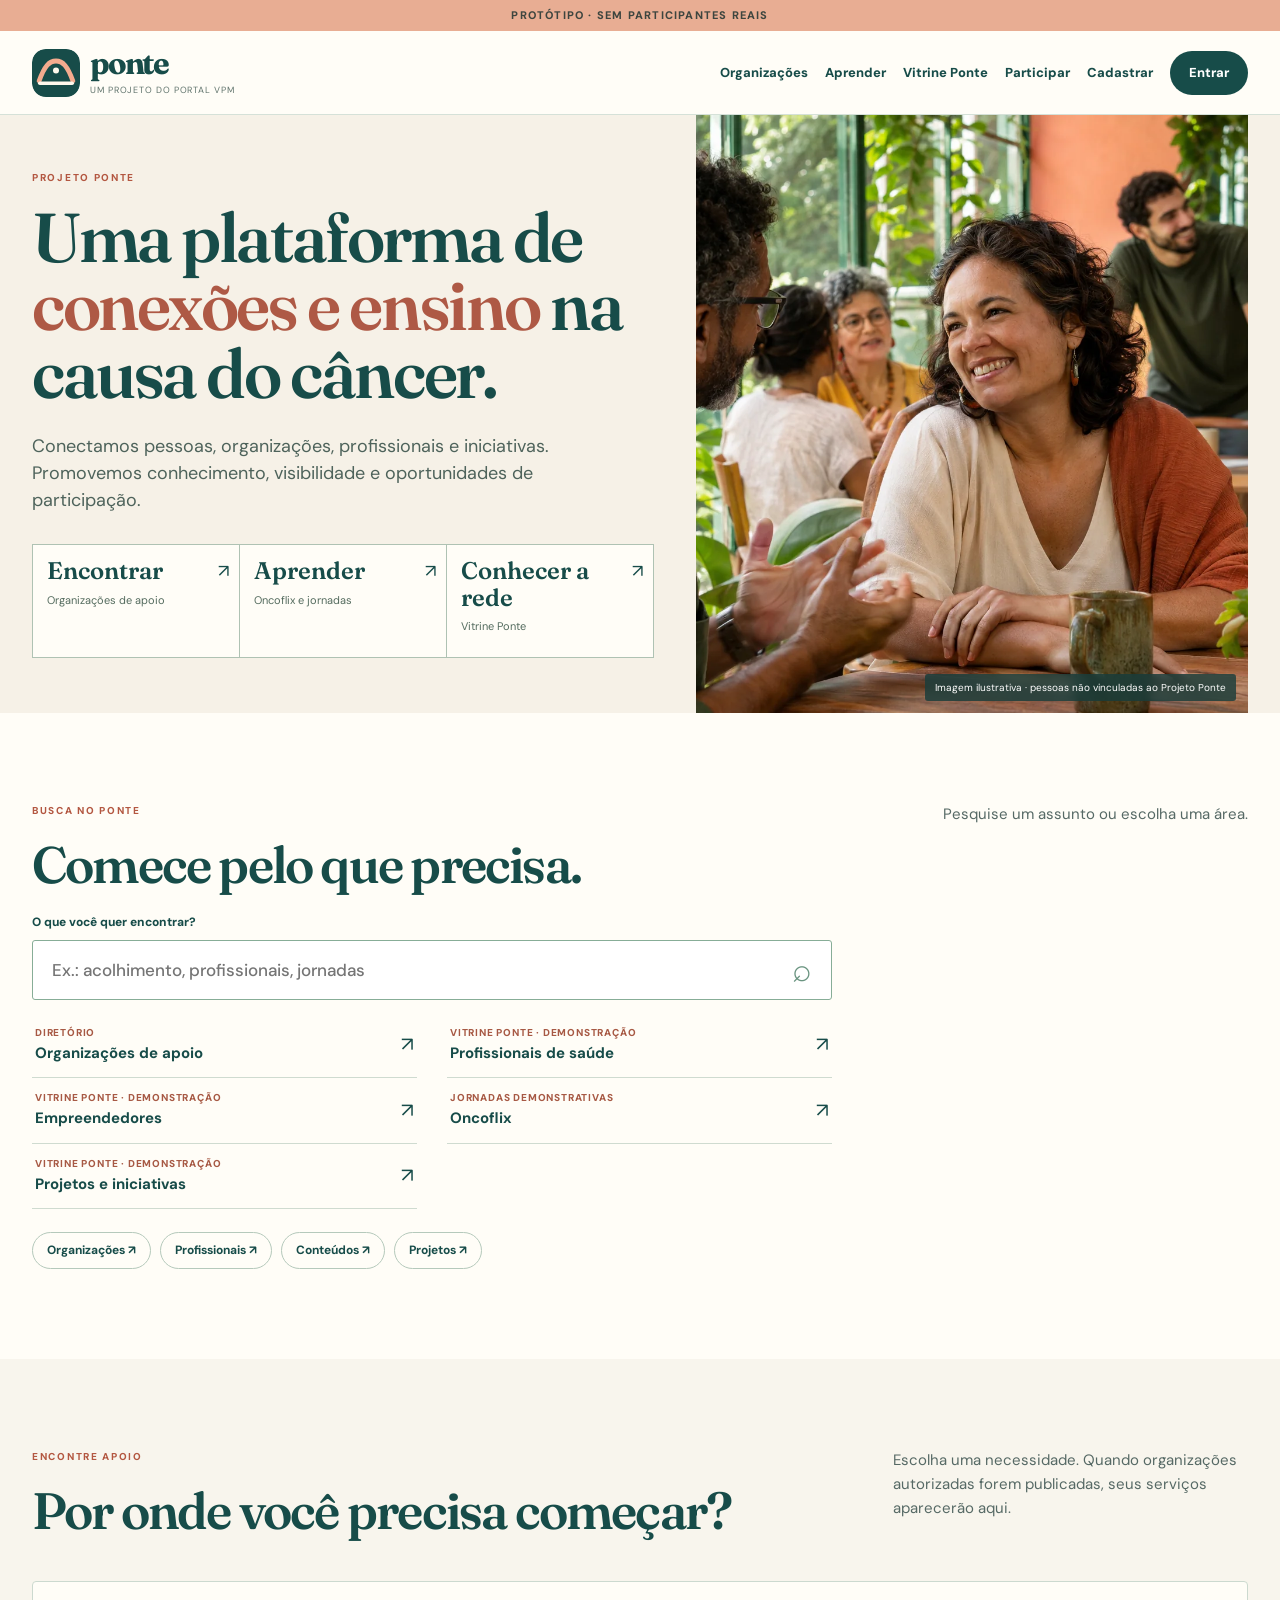
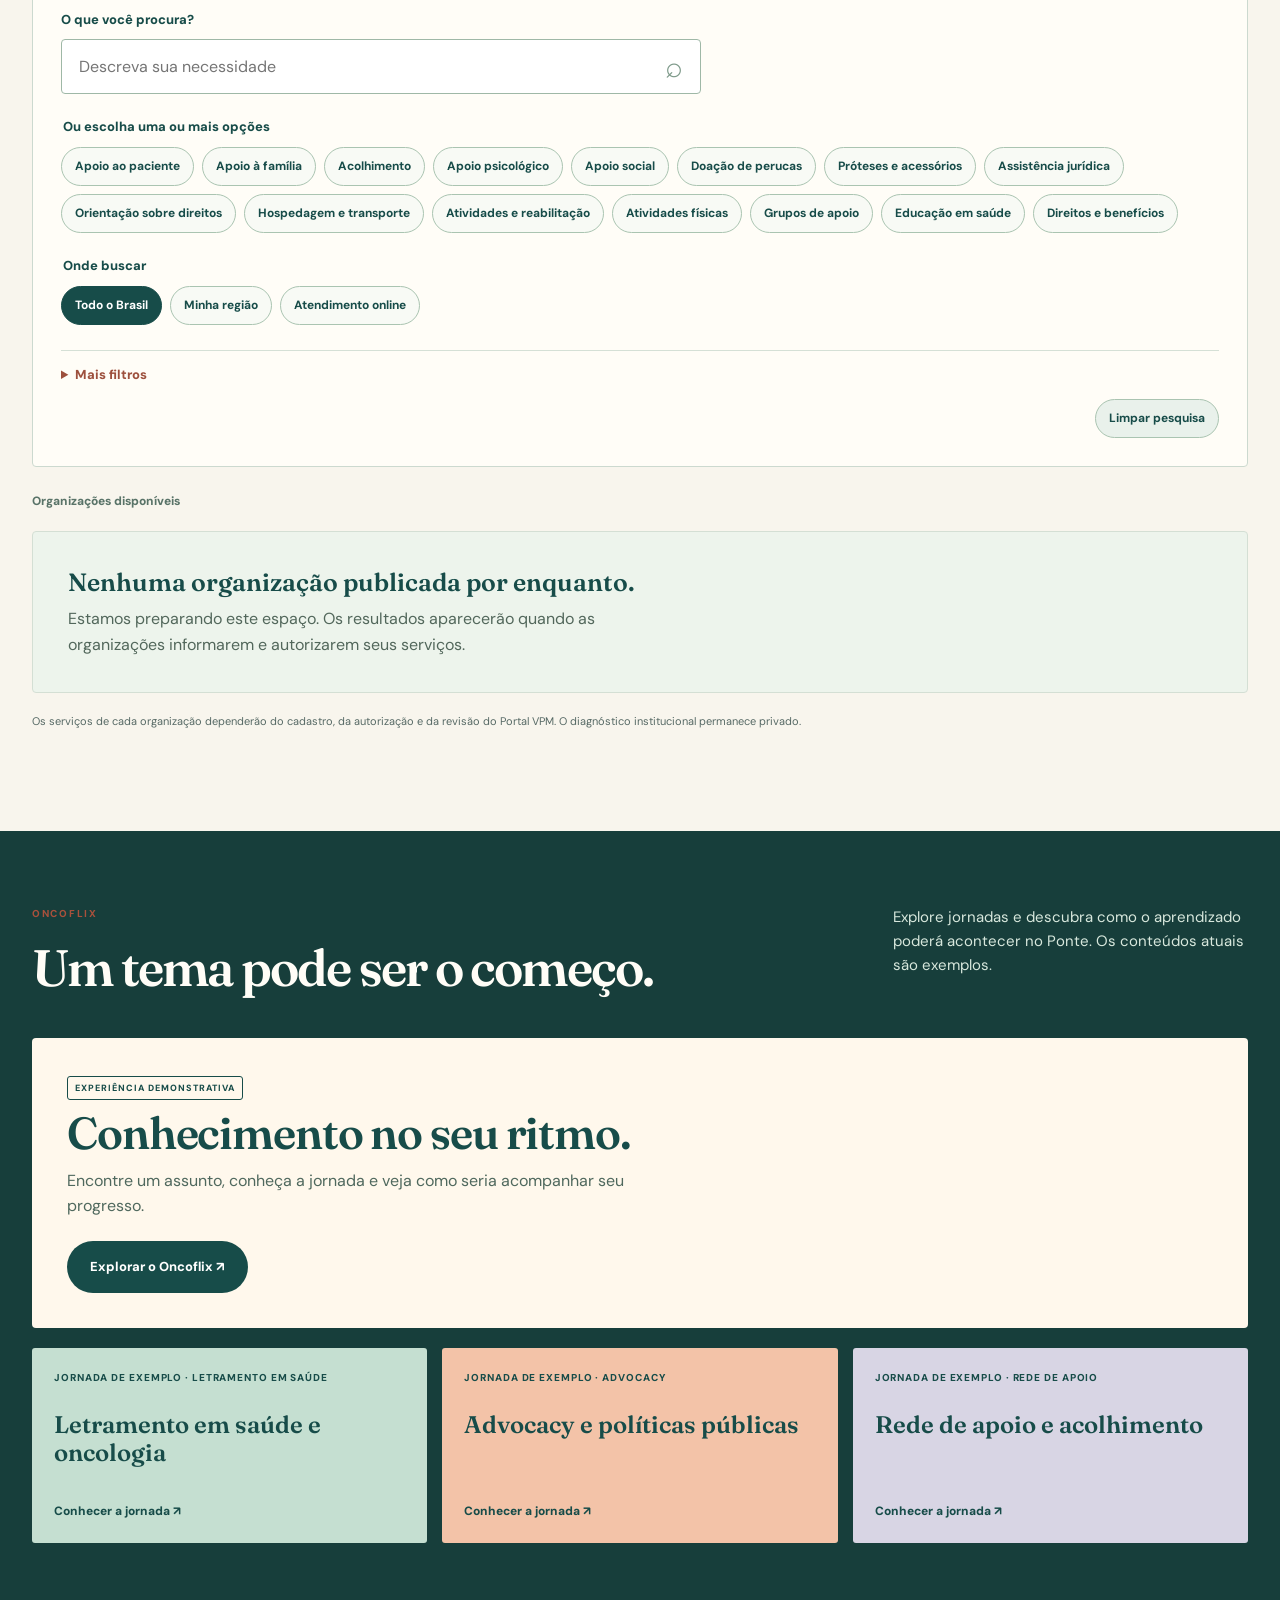
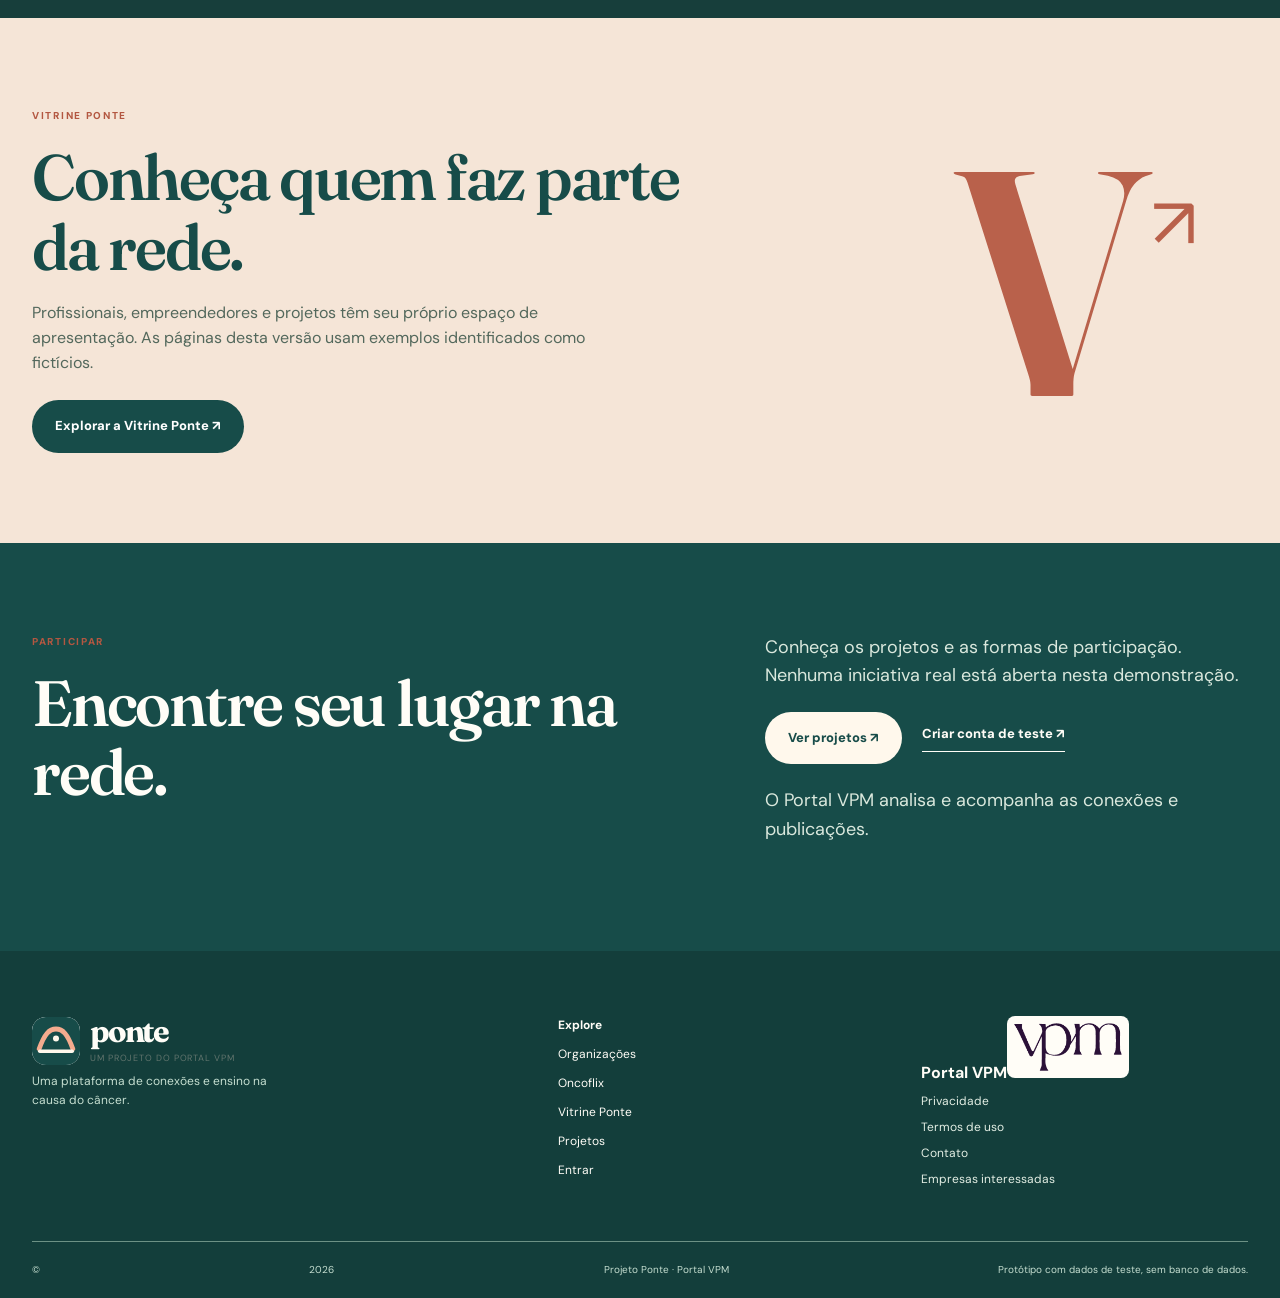
==== index.html @ ae4ab1b5 "Reorganiza Portal Ponte conforme Documento 4" ====
<!doctype html>
<html lang="pt-BR">
<head>
  <meta charset="utf-8">
  <meta name="viewport" content="width=device-width, initial-scale=1">
  <meta name="theme-color" content="#174c49">
  <meta name="description" content="Projeto Ponte: uma plataforma de conexões e ensino na causa do câncer.">
  <title>Projeto Ponte | Portal VPM</title>
  <link rel="icon" href="assets/ponte-mark.svg" type="image/svg+xml">
  <link rel="stylesheet" href="styles.css">
  <link rel="stylesheet" href="identity.css">
  <link rel="stylesheet" href="doc4.css">
  <link rel="stylesheet" href="editorial.css">
  <link rel="stylesheet" href="redesign.css">
  <link rel="stylesheet" href="vitrine.css">
  <script defer src="public-data.js?v=20261115"></script>
  <script defer src="oncoflix-data.js"></script>
  <script defer src="public.js"></script>
</head>
<body>
  <a class="skip" href="#conteudo">Pular para o conteúdo</a>
  <div class="prototype-bar">Protótipo · Sem participantes reais</div>
  <header class="site-header"><div class="shell header-inner">
    <a class="brand" href="#inicio" aria-label="Projeto Ponte, início"><img class="brand-mark" src="assets/ponte-mark.svg" alt=""><span><strong>ponte</strong><small>um projeto do Portal VPM</small></span></a>
    <button class="menu-button" id="menuButton" aria-expanded="false" aria-controls="mainNav" aria-label="Abrir menu">☰</button>
    <nav id="mainNav" class="main-nav" aria-label="Navegação principal"><a href="#ongs">Organizações</a><a href="oncoflix.html">Aprender</a><a href="vitrine.html">Vitrine Ponte</a><a href="#participar">Participar</a><a href="conta.html#cadastro">Cadastrar</a><a class="nav-account" href="conta.html#entrar">Entrar</a></nav>
  </div></header>

  <main id="conteudo">
    <section class="hero editorial-hero" id="inicio"><div class="shell hero-grid"><div class="hero-copy"><span class="eyebrow">PROJETO PONTE</span><h1>Uma plataforma de <em>conexões e ensino</em> na causa do câncer.</h1><p>Conectamos pessoas, organizações, profissionais e iniciativas. Promovemos conhecimento, visibilidade e oportunidades de participação.</p><div class="hero-paths"><a href="#ongs"><strong>Encontrar</strong><span>Organizações de apoio</span><b aria-hidden="true">↗</b></a><a href="oncoflix.html"><strong>Aprender</strong><span>Oncoflix e jornadas</span><b aria-hidden="true">↗</b></a><a href="vitrine.html"><strong>Conhecer a rede</strong><span>Vitrine Ponte</span><b aria-hidden="true">↗</b></a></div></div><figure class="hero-visual hero-photo"><img src="assets/ponte-editorial.webp" alt="Pessoas conversam em um espaço comunitário acolhedor"><figcaption>Imagem ilustrativa · pessoas não vinculadas ao Projeto Ponte</figcaption></figure></div></section>

    <section class="section discovery-section" id="encontrar"><div class="shell"><div class="section-heading"><div><span class="eyebrow">BUSCA NO PONTE</span><h2>Comece pelo que precisa.</h2></div><p>Pesquise um assunto ou escolha uma área.</p></div><label for="globalSearch" class="search-label">O que você quer encontrar?</label><div class="global-search-wrap"><input id="globalSearch" type="search" autocomplete="off" placeholder="Ex.: acolhimento, profissionais, jornadas" aria-controls="globalResults"><span aria-hidden="true">⌕</span></div><div id="globalResults" class="global-results" aria-live="polite"></div><div class="discovery-shortcuts"><a href="#ongs">Organizações ↗</a><a href="profissionais.html">Profissionais ↗</a><a href="oncoflix.html">Conteúdos ↗</a><a href="projetos.html">Projetos ↗</a></div></div></section>


    <section id="ongs" class="section directory-section"><div class="shell"><div class="section-heading"><div><span class="eyebrow">ENCONTRE APOIO</span><h2>Por onde você precisa começar?</h2></div><p>Escolha uma necessidade. Quando organizações autorizadas forem publicadas, seus serviços aparecerão aqui.</p></div><div class="directory-controls guided-search"><div class="guided-intro"><label for="ngoSearch">O que você procura?</label><div class="search-wrap"><input id="ngoSearch" type="search" autocomplete="off" placeholder="Descreva sua necessidade" aria-controls="searchSuggestions"><span aria-hidden="true">⌕</span></div><div id="searchSuggestions" class="search-suggestions" aria-label="Sugestões de busca"></div></div><fieldset class="need-fieldset"><legend>Ou escolha uma ou mais opções</legend><div id="needSuggestions" class="need-suggestions"></div></fieldset><fieldset class="location-fieldset"><legend>Onde buscar</legend><div class="location-options"><button type="button" data-location="brasil" class="active" aria-pressed="true">Todo o Brasil</button><button type="button" data-location="regiao" aria-pressed="false">Minha região</button><button type="button" data-location="online" aria-pressed="false">Atendimento online</button></div></fieldset><div id="regionChoice" class="region-choice" hidden><label for="ngoRegion">Selecione sua região</label><select id="ngoRegion"><option value="">Escolha uma região</option><option>Norte</option><option>Nordeste</option><option>Centro-Oeste</option><option>Sudeste</option><option>Sul</option></select></div><details class="more-filters"><summary>Mais filtros</summary><div class="doc4-filters"><label>Estado <select id="ngoState"><option value="">Todos</option></select></label><label>Cidade <select id="ngoCity"><option value="">Todas</option></select></label><label>Abrangência <select id="ngoReach"><option value="">Todas</option></select></label><label>Público atendido <select id="ngoAudience"><option value="">Todos</option></select></label><label>Área de atuação <select id="ngoArea"><option value="">Todas</option></select></label><label>Tipo de apoio <select id="ngoSupport"><option value="">Todos</option></select></label><label>Serviços e atividades <select id="ngoService"><option value="">Todos</option></select></label></div></details><div class="active-filters"><div id="activeNgoFilters" aria-live="polite"></div><button id="clearNgoFilters" class="filter-reset" type="button">Limpar pesquisa</button></div></div><p id="ngoCount" class="result-count" aria-live="polite"></p><div id="ngoResults" class="directory-grid" aria-live="polite"></div><p class="directory-note">Os serviços de cada organização dependerão do cadastro, da autorização e da revisão do Portal VPM. O diagnóstico institucional permanece privado.</p></div></section>

    <section id="educacao" class="section oncoflix-home"><div class="shell"><div class="section-heading"><div><span class="eyebrow light">ONCOFLIX</span><h2>Um tema pode ser o começo.</h2></div><p>Explore jornadas e descubra como o aprendizado poderá acontecer no Ponte. Os conteúdos atuais são exemplos.</p></div><div class="oncoflix-home-hero"><div><span class="tag">EXPERIÊNCIA DEMONSTRATIVA</span><h3>Conhecimento no seu ritmo.</h3><p>Encontre um assunto, conheça a jornada e veja como seria acompanhar seu progresso.</p><a class="button button-cream" href="oncoflix.html">Explorar o Oncoflix ↗</a></div><div class="oncoflix-home-art" aria-hidden="true"><span>◌</span><span>✳</span><span>↗</span></div></div><div id="homeJourneys" class="home-journeys"></div></div></section>



    <section id="vitrine" class="section vitrine-promo"><div class="shell vitrine-promo-grid"><div><span class="eyebrow">VITRINE PONTE</span><h2>Conheça quem faz parte da rede.</h2><p>Profissionais, empreendedores e projetos têm seu próprio espaço de apresentação. As páginas desta versão usam exemplos identificados como fictícios.</p><a class="button button-cream" href="vitrine.html">Explorar a Vitrine Ponte ↗</a></div><div class="vitrine-promo-mark" aria-hidden="true">V<span>↗</span></div></div></section>

    <section id="participar" class="section projects-section"><div class="shell projects-editorial"><div><span class="eyebrow">PARTICIPAR</span><h2>Encontre seu lugar na rede.</h2></div><div><p>Conheça os projetos e as formas de participação. Nenhuma iniciativa real está aberta nesta demonstração.</p><div class="participate-actions"><a class="button button-cream" href="projetos.html">Ver projetos ↗</a><a class="text-link" href="conta.html#cadastro">Criar conta de teste ↗</a></div><p>O Portal VPM analisa e acompanha as conexões e publicações.</p></div></div></section>


  </main>

  <footer><div class="shell footer-grid"><div><a class="brand footer-brand" href="#inicio"><img class="brand-mark" src="assets/ponte-mark.svg" alt=""><span><strong>ponte</strong><small>um projeto do Portal VPM</small></span></a><p>Uma plataforma de conexões e ensino na causa do câncer.</p></div><div><strong>Explore</strong><a href="#ongs">Organizações</a><a href="oncoflix.html">Oncoflix</a><a href="vitrine.html">Vitrine Ponte</a><a href="projetos.html">Projetos</a><a href="conta.html#entrar">Entrar</a></div><div><strong>Portal VPM</strong><img src="assets/logo-vpm-roxo.png" alt="Portal VPM"><a href="informacoes.html#privacidade">Privacidade</a><a href="informacoes.html#termos">Termos de uso</a><a href="informacoes.html#contato">Contato</a><a href="conta.html#cadastro">Empresas interessadas</a></div></div><div class="shell footer-bottom">© <span id="year"></span> Projeto Ponte · Portal VPM <span>Protótipo com dados de teste, sem banco de dados.</span></div></footer>
</body>
</html>
---- styles.css ----
@import url('https://fonts.googleapis.com/css2?family=DM+Sans:wght@400;500;600;700&family=Manrope:wght@400;500;600;700;800&display=swap');
:root{--ink:#2a123b;--plum:#32163f;--deep:#220d32;--cream:#faf6f0;--paper:#fffdf9;--rose:#e6b4cf;--mint:#bcd6c1;--teal:#46766e;--muted:#6b626b;--line:#e8e0e2;--radius:18px}
*{box-sizing:border-box}html{scroll-behavior:smooth;scroll-padding-top:96px}body{margin:0;color:var(--ink);background:var(--paper);font-family:'DM Sans',Arial,sans-serif;font-size:16px;line-height:1.58}button,input,select{font:inherit}button{cursor:pointer}a{color:inherit;text-decoration:none}h1,h2,h3,p{margin-top:0}h1,h2,h3{font-family:Manrope,Arial,sans-serif;line-height:1.12;letter-spacing:-.045em}h1{font-size:clamp(3.2rem,6.5vw,6.4rem);font-weight:800}h2{font-size:clamp(2.2rem,4vw,4.1rem);font-weight:800}h3{font-size:1.25rem}.shell{width:min(1216px,calc(100% - 64px));margin:auto}.skip{position:absolute;top:-100px;left:12px;background:white;padding:10px;z-index:20}.skip:focus{top:12px}.prototype-bar{text-align:center;background:#bcd6c1;color:#203b37;font-size:11px;font-weight:800;letter-spacing:.13em;text-transform:uppercase;padding:7px 12px}.site-header{position:sticky;top:0;z-index:10;background:rgba(255,253,249,.96);backdrop-filter:blur(12px);border-bottom:1px solid var(--line)}.header-inner{height:78px;display:flex;align-items:center;justify-content:space-between;gap:24px}.brand{display:inline-flex;align-items:center;gap:10px;white-space:nowrap}.brand-symbol{display:grid;place-items:center;width:45px;height:45px;border-radius:50%;background:var(--ink);color:white;font:800 28px Manrope;letter-spacing:-.1em}.brand-symbol span{color:var(--rose);font-size:15px;align-self:start;margin:-31px 0 0 23px}.brand strong{font:800 25px Manrope;letter-spacing:-.07em;display:block;line-height:1}.brand small{display:block;font-size:9px;text-transform:uppercase;letter-spacing:.1em;margin-top:4px}.main-nav{display:flex;align-items:center;gap:26px;font-size:13px;font-weight:800}.main-nav a:hover,.text-link:hover{color:#895779}.main-nav .nav-account{background:var(--ink);color:white;padding:12px 17px;border-radius:6px}.menu-button{display:none;background:none;border:0;color:var(--ink);font-size:27px}.hero{background:var(--deep);color:white;overflow:hidden}.hero-grid{display:grid;grid-template-columns:1.08fr .92fr;min-height:610px;align-items:center}.hero-copy{padding:58px 0 68px;position:relative;z-index:2}.eyebrow{font-size:11px;font-weight:800;letter-spacing:.19em;color:#687d4e;display:block;margin-bottom:22px}.eyebrow.light{color:#dbbdcf}.hero h1{max-width:770px;margin-bottom:26px}.hero h1 em{font-style:normal;color:#e4b8ce}.hero-copy p{max-width:590px;font-size:18px;line-height:1.68;color:#f0e7ec}.hero-actions{display:flex;gap:12px;flex-wrap:wrap;margin-top:31px}.button{display:inline-flex;justify-content:space-between;align-items:center;gap:28px;font-weight:800;font-size:13px;border-radius:5px;padding:16px 21px;transition:transform .2s,background .2s}.button:hover{transform:translateY(-2px)}.button-cream{background:var(--cream);color:var(--ink)}.button-ghost{color:white;border:1px solid #ffffff70}.hero-visual{height:580px;position:relative;margin-right:-50px}.orbit{border:1px solid #ffffff3c;border-radius:50%;position:absolute;aspect-ratio:1;left:50%;top:50%;transform:translate(-50%,-50%)}.orbit-one{width:330px;background:#66334b55}.orbit-two{width:490px}.orbit-three{width:680px}.bridge-line{position:absolute;width:650px;height:260px;border-top:2px solid #d9adbf;border-radius:50%;transform:rotate(-28deg);top:210px;left:-30px}.hero-seal{position:absolute;top:50%;left:50%;transform:translate(-50%,-50%);width:200px;height:200px;display:grid;place-items:center;background:#bd8fa9;color:var(--deep);border-radius:50%;font:800 155px Manrope;letter-spacing:-.15em;box-shadow:0 22px 80px #0005}.hero-seal span{font-size:44px;position:absolute;top:27px;right:26px;color:#f7e8dc}.orbit-label{position:absolute;background:#faf6f0;color:var(--ink);font-weight:800;font-size:11px;letter-spacing:.05em;padding:9px 13px;border-radius:30px}.label-one{top:95px;left:50px}.label-two{right:20px;top:180px}.label-three{left:60px;bottom:100px}.hero-foot{display:flex;justify-content:space-between;padding:18px 0;border-top:1px solid #ffffff33;color:#d7bfce;font-size:10px;letter-spacing:.16em;font-weight:800}.section{padding:110px 0}.intro-section{background:var(--cream)}.intro-grid{display:grid;grid-template-columns:1fr .83fr;gap:100px;align-items:start}.intro-grid h2{max-width:610px}.intro-grid p{color:var(--muted)}.intro-grid .lead{font-size:21px;color:var(--ink);line-height:1.5}.text-link{display:inline-flex;gap:22px;margin-top:13px;font-weight:800;font-size:13px;border-bottom:1px solid;padding-bottom:6px}.pillars{display:grid;grid-template-columns:repeat(4,1fr);margin-top:75px;border-top:1px solid #d9d0d1}.pillars article{padding:25px 30px 0 0;border-right:1px solid #d9d0d1}.pillars article:not(:first-child){padding-left:30px}.pillars article:last-child{border-right:0}.pillars span{font:800 12px Manrope;color:#9a718c}.pillars h3{margin:20px 0 10px}.pillars p{color:var(--muted);font-size:14px;margin:0}.section-heading{display:flex;justify-content:space-between;align-items:end;gap:60px;margin-bottom:42px}.section-heading h2{max-width:720px;margin-bottom:0}.section-heading>p{color:var(--muted);max-width:340px;margin-bottom:4px}.directory-section{background:#fff}.directory-controls{background:var(--cream);padding:22px;border-radius:var(--radius);margin-bottom:25px}.segmented{display:flex;flex-wrap:wrap;gap:8px;margin-bottom:18px}.segmented button{border:1px solid #dcd0d7;background:transparent;padding:9px 15px;border-radius:30px;color:var(--ink);font-size:12px;font-weight:800}.segmented button.active{background:var(--ink);color:white;border-color:var(--ink)}.filters{display:grid;grid-template-columns:2fr 1fr 1.4fr;gap:12px}.filters label{display:block}.filters label span{display:block;font-weight:800;font-size:11px;text-transform:uppercase;letter-spacing:.08em;margin-bottom:6px}.filters input,.filters select{width:100%;border:1px solid #dcd0d7;border-radius:7px;background:white;padding:11px 12px;color:var(--ink)}.directory-grid{display:grid;grid-template-columns:repeat(3,1fr);gap:17px}.directory-card{min-height:280px;padding:24px;border:1px solid var(--line);border-radius:var(--radius);display:flex;flex-direction:column;background:white;box-shadow:0 7px 25px #2a123b06}.directory-card:hover{border-color:#b98ca7}.card-topline{display:flex;justify-content:space-between;align-items:center;gap:12px}.category{font-size:10px;font-weight:800;letter-spacing:.13em;text-transform:uppercase;color:#765573}.fictional{font-size:9px;font-weight:800;text-transform:uppercase;background:#eee8ec;padding:5px 7px;border-radius:4px;color:#6d5667}.directory-card h3{font-size:22px;margin:28px 0 8px}.directory-card p{font-size:14px;color:var(--muted);margin-bottom:20px}.card-meta{display:flex;flex-wrap:wrap;gap:5px;margin-top:auto}.card-meta span{font-size:10px;background:#f5f0f2;padding:5px 8px;border-radius:4px}.directory-card button{margin-top:20px;padding:0;border:0;background:none;text-align:left;font-weight:800;color:var(--ink);font-size:12px}.directory-note{font-size:12px;color:var(--muted);margin-top:20px}.empty-state{padding:40px;background:var(--cream);border-radius:var(--radius);grid-column:1/-1}.education-section{background:#ede6ec}.education-grid{display:grid;grid-template-columns:repeat(3,1fr);gap:16px}.learning-card{min-height:430px;border-radius:var(--radius);padding:24px;display:flex;flex-direction:column;overflow:hidden}.learning-card.purple{background:#412549;color:white}.learning-card.teal{background:#42786e;color:white}.learning-card.rose{background:#e8c4d5;color:var(--ink)}.tag{align-self:start;border:1px solid currentColor;border-radius:3px;font-size:9px;font-weight:800;letter-spacing:.11em;padding:5px 7px}.learning-art{flex:1;display:grid;place-items:center;font:200px Manrope;line-height:1;opacity:.37}.learning-card small{font-weight:800;letter-spacing:.1em;font-size:10px}.learning-card h3{font-size:24px;margin:9px 0}.learning-card p{font-size:13px;opacity:.85;margin:0 0 14px}.card-status{font-size:10px;font-weight:800;letter-spacing:.08em;text-transform:uppercase}.education-foot{display:flex;justify-content:space-between;gap:30px;border-top:1px solid #d4c7d0;margin-top:32px;padding-top:24px}.education-foot strong{font:800 18px Manrope}.education-foot p{margin:0;max-width:640px;color:var(--muted);font-size:13px}.projects-section{background:var(--paper)}.projects-grid{display:grid;grid-template-columns:repeat(3,1fr);gap:17px}.projects-grid article{border:1px solid var(--line);border-radius:var(--radius);overflow:hidden;background:white}.project-top{height:165px;display:flex;justify-content:space-between;align-items:start;padding:18px 24px;font:800 74px Manrope;letter-spacing:-.08em}.project-top span{font:800 10px DM Sans;letter-spacing:.1em}.lilac{background:#d8c2d5}.mint{background:#c5d9ce}.peach{background:#ecd1c1}.project-body{padding:25px}.tag.dark{border-color:#d3c3cd;color:#7f5c75}.project-body h3{font-size:24px;margin:17px 0 11px}.project-body p{color:var(--muted);font-size:14px}.project-body small{font-size:11px;font-weight:800}.partners-section{background:#dce9df}.partner-grid{display:grid;grid-template-columns:.9fr 1.1fr;gap:90px;align-items:start}.partner-grid p{color:#4d5f54}.partner-types article{display:flex;gap:30px;border-bottom:1px solid #afc6b5;padding:24px 0}.partner-types article:first-child{padding-top:0}.partner-types span{font:800 13px Manrope;color:#6b8972}.partner-types h3{margin-bottom:7px}.partner-types p{margin:0;font-size:14px}.experience-section{background:#fbf8f3}.experience-layout{display:grid;grid-template-columns:285px 1fr;gap:20px}.profile-list,.dashboard{border:1px solid var(--line);background:white;border-radius:var(--radius)}.profile-list{padding:15px}.sample-account{display:flex;gap:10px;align-items:center;padding:12px 8px 20px;border-bottom:1px solid var(--line);margin-bottom:10px}.avatar{background:#d8c2d5;border-radius:50%;width:38px;height:38px;display:grid;place-items:center;font-size:11px;font-weight:800}.sample-account strong,.sample-account small{display:block}.sample-account strong{font-size:11px}.sample-account small{font-size:10px;color:var(--muted)}.profile-choice{width:100%;border:0;background:transparent;text-align:left;padding:11px 12px;border-radius:7px;font-size:12px;font-weight:800;color:var(--ink)}.profile-choice.active{background:#f1e8ef}.profile-choice:hover{background:#f7f1f5}.add-profile{width:100%;border:1px dashed #b9a3b5;background:white;border-radius:7px;padding:11px 8px;margin-top:12px;color:var(--ink);font-size:11px;font-weight:800}.dashboard{padding:32px}.dashboard-head{display:flex;justify-content:space-between;gap:20px}.dashboard-head .eyebrow{margin-bottom:10px}.dashboard-head h3{font-size:30px;margin-bottom:10px}.dashboard-head p{color:var(--muted);font-size:14px;max-width:590px}.demo-badge{align-self:start;white-space:nowrap;border-radius:4px;background:#e9f0ea;color:#47715f;padding:6px 8px;font-size:9px;letter-spacing:.1em;font-weight:800}.dashboard-stats{display:grid;grid-template-columns:1fr 1fr;gap:14px;margin:20px 0}.dashboard-stats>div{padding:22px;background:var(--cream);border-radius:9px}.dashboard-stats small,.dashboard-stats strong,.dashboard-stats span{display:block}.dashboard-stats small{font-size:10px;letter-spacing:.1em;font-weight:800;color:#8a7285}.dashboard-stats strong{font:800 21px Manrope;margin:8px 0 4px}.dashboard-stats span{font-size:11px;color:var(--muted)}.dashboard-cards{display:grid;grid-template-columns:repeat(3,1fr);gap:10px}.dashboard-cards article{border:1px solid var(--line);border-radius:9px;padding:18px}.dashboard-cards article span{font-size:23px}.dashboard-cards article h4{font:800 13px Manrope;margin:12px 0 5px}.dashboard-cards article p{font-size:11px;color:var(--muted);margin:0}.dashboard-safety{display:flex;gap:11px;margin-top:22px;background:#eaf2ed;padding:13px;border-radius:7px;color:#375d4e}.dashboard-safety span{font-size:10px}.dashboard-safety p{font-size:11px;margin:0}.cta-section{background:var(--ink);color:white}.cta-grid{display:flex;justify-content:space-between;align-items:end;gap:50px}.cta-grid h2{max-width:750px}.cta-grid p{max-width:700px;color:#e6d9e1}.cta-grid .button{white-space:nowrap}footer{background:#f1e9ed;padding:65px 0 20px}.footer-grid{display:grid;grid-template-columns:1.5fr 1fr 1fr;gap:60px}.footer-grid p{font-size:12px;color:var(--muted);max-width:270px}.footer-grid>div:nth-child(2) a,.footer-grid>div:nth-child(2) strong{display:block;margin-bottom:10px;font-size:12px}.footer-grid>div:nth-child(3) img{max-width:105px;max-height:50px;object-fit:contain}.footer-bottom{display:flex;justify-content:space-between;border-top:1px solid #ddcfd9;padding-top:20px;margin-top:45px;font-size:10px;color:var(--muted)}.dialog{border:0;border-radius:18px;padding:35px;max-width:560px;width:calc(100% - 30px);color:var(--ink);box-shadow:0 25px 90px #1d0c26aa}.dialog::backdrop{background:#1b0a26ad}.dialog h2{font-size:32px}.dialog p{color:var(--muted);font-size:14px}.dialog-close{position:absolute;right:17px;top:13px;border:0;background:none;font-size:28px;color:var(--ink)}.dialog .tag{display:inline-block}.detail-list{display:grid;grid-template-columns:1fr 1fr;gap:14px;margin-top:22px}.detail-list div{background:var(--cream);border-radius:7px;padding:12px}.detail-list small{display:block;color:var(--muted);font-size:10px;text-transform:uppercase;font-weight:800}.detail-list strong{font-size:13px}.dialog-note{background:#eaf2ed;padding:14px;font-size:12px;color:#375d4e;border-radius:7px;margin-top:22px}.registration-dialog{max-width:740px}.registration-steps{display:grid;grid-template-columns:repeat(3,1fr);gap:10px;margin-top:25px}.registration-steps article{background:var(--cream);padding:17px;border-radius:9px}.registration-steps span{font-weight:800;color:#92758b}.registration-steps h3{font-size:16px;margin:14px 0 8px}.registration-steps p{font-size:12px;margin:0}#contactLink{display:none}
@media(max-width:1050px){.main-nav{gap:13px;font-size:11px}.hero-visual{margin-right:-160px}.intro-grid{gap:50px}.pillars{grid-template-columns:repeat(2,1fr);gap:20px}.pillars article:nth-child(2){border-right:0}.directory-grid{grid-template-columns:repeat(2,1fr)}}
@media(max-width:760px){.shell{width:min(100% - 36px,550px)}.header-inner{height:66px}.menu-button{display:block}.main-nav{display:none;position:absolute;left:0;right:0;top:100%;background:var(--paper);padding:18px;box-shadow:0 20px 30px #0002;flex-direction:column;align-items:stretch;gap:0}.main-nav.open{display:flex}.main-nav a{padding:12px 6px;font-size:14px}.main-nav .nav-account{padding:12px}.hero-grid{display:block;min-height:auto}.hero-copy{padding:70px 0 20px}.hero h1{font-size:clamp(3rem,12vw,4.6rem)}.hero-copy p{font-size:16px}.hero-visual{height:320px;margin:0 -70px}.orbit-one{width:180px}.orbit-two{width:300px}.orbit-three{width:440px}.hero-seal{height:120px;width:120px;font-size:90px}.hero-seal span{font-size:25px;top:17px;right:16px}.bridge-line{width:400px;top:130px;left:10px}.label-one{top:35px;left:55px}.label-two{right:22px;top:105px}.label-three{bottom:30px;left:60px}.hero-foot span:nth-child(2){display:none}.section{padding:75px 0}.intro-grid,.partner-grid,.experience-layout{grid-template-columns:1fr;gap:25px}.intro-grid .lead{font-size:18px}.pillars{margin-top:45px}.section-heading{display:block}.section-heading p{margin:15px 0 0}.filters{grid-template-columns:1fr}.directory-grid,.education-grid,.projects-grid{grid-template-columns:1fr}.education-foot,.cta-grid{display:block}.education-foot p{margin-top:10px}.project-top{height:130px}.profile-list{max-height:310px;overflow:auto}.dashboard{padding:20px}.dashboard-head h3{font-size:25px}.dashboard-cards{grid-template-columns:1fr}.dashboard-stats{grid-template-columns:1fr}.footer-grid{grid-template-columns:1fr 1fr;gap:30px}.footer-grid>div:first-child{grid-column:1/-1}.footer-bottom{display:block}.footer-bottom span{display:block;margin-top:7px}.registration-steps{grid-template-columns:1fr}.detail-list{grid-template-columns:1fr}.dialog{padding:28px 20px}.demo-badge{display:none}}
@media(max-width:430px){.pillars{grid-template-columns:1fr}.pillars article,.pillars article:not(:first-child){border-right:0;border-bottom:1px solid #d9d0d1;padding:10px 0 22px}.hero-actions{display:block}.hero-actions .button{display:flex;margin-bottom:10px}.footer-grid{grid-template-columns:1fr}.footer-grid>div:first-child{grid-column:auto}}
---- identity.css ----
@import url('https://fonts.googleapis.com/css2?family=Fraunces:opsz,wght,SOFT,WONK@9..144,500,20,1;9..144,600,20,1;9..144,700,20,1&display=swap');

/* Proposta de identidade Ponte: verde profundo, terracota e papel quente.
   Os arcos e caminhos representam aproximação sem usar a marca da VPM como símbolo principal. */
:root{--ink:#174c49;--plum:#174c49;--deep:#174c49;--cream:#fff8ec;--paper:#fffdf7;--rose:#efad91;--mint:#b6d5c7;--teal:#376f68;--muted:#566965;--line:#d7e1d9;--radius:22px}
body{background:var(--paper);color:var(--ink)}h1,h2,h3{font-family:Fraunces,Georgia,serif;letter-spacing:-.035em;font-weight:600}h1{line-height:1.02;font-size:clamp(3.3rem,6vw,6.2rem)}h2{line-height:1.09}h3{letter-spacing:-.025em}.eyebrow{color:#b35741}.eyebrow.light{color:#a9513c}.prototype-bar{background:#e8ad93;color:#3d453f;letter-spacing:.11em}.site-header{background:rgba(255,253,247,.97);border-bottom-color:#d5e1d8}.header-inner{height:83px}.brand-mark{width:48px;height:48px;border-radius:14px;flex:none}.brand strong{font-family:Fraunces,Georgia,serif;font-weight:700;font-size:31px;letter-spacing:-.07em}.brand small{color:#61746d;font-size:9px}.main-nav .nav-account{background:var(--ink);border-radius:30px;padding:12px 19px}.main-nav a:hover,.text-link:hover{color:#bf614d}.hero{background:linear-gradient(132deg,#fff8ec 0%,#fffdf7 65%,#f6ebe1 100%);color:var(--ink)}.hero-grid{min-height:590px;grid-template-columns:1fr .9fr;gap:55px}.hero-copy{padding:78px 0}.hero h1{max-width:680px}.hero h1 em{color:#b95e4c;font-style:italic}.hero-copy p{color:#4e635b;max-width:540px;font-size:18px}.button{border-radius:30px;padding:16px 23px}.button-cream{background:var(--ink);color:white}.button-ghost{color:var(--ink);border-color:#98b3a6}.button:hover{transform:translateY(-2px)}.hero-visual{height:auto;margin:0;filter:drop-shadow(0 24px 34px #174c4922)}.hero-visual img{width:100%;height:auto;display:block;border-radius:34px}.hero-foot{border-color:#d4ded3;color:#5f756a}.intro-section{background:#e8f1e9}.intro-grid{gap:115px}.intro-grid .lead{font-family:Fraunces,Georgia,serif;font-size:25px;line-height:1.42}.intro-grid p{color:#536961}.pillars{border:0;gap:12px}.pillars article,.pillars article:not(:first-child){border:0;background:#fffdf7;border-radius:14px 14px 44px 14px;padding:24px;min-height:205px}.pillars article:nth-child(2){background:#d4e7d9}.pillars article:nth-child(3){background:#f7dac8}.pillars article:nth-child(4){background:#e5e1ce}.pillars span{color:#b85f4c}.pillars h3{font-size:24px;margin:21px 0 9px}.pillars p{color:#49615a}.directory-section{background:#fffdf7}.directory-controls{background:#e9f1eb;border:1px solid #d9e7dc;border-radius:16px}.segmented button{background:white;border-color:#c8dcd0;color:var(--ink)}.segmented button.active{background:var(--ink);color:white}.filters input,.filters select{border-color:#c8d9cf;border-radius:10px}.directory-card{border:1px solid #d9e4dc;border-radius:12px 12px 36px 12px;box-shadow:none;position:relative;overflow:hidden}.directory-card::before{content:'';display:block;position:absolute;top:0;left:0;right:0;height:6px;background:#7cb4a2}.directory-card:nth-child(3n+2)::before{background:#e7a789}.directory-card:nth-child(3n)::before{background:#b5c7a6}.directory-card:hover{border-color:#8aaa98;box-shadow:0 12px 35px #174c4910}.directory-card h3{font-size:25px}.fictional,.card-meta span{background:#f0f4ef;color:#496258}.category{color:#a85542}.directory-card button{color:#a75542}.education-section{background:#174c49;color:#fffdf7}.education-section .eyebrow{color:#e7b397}.education-section .section-heading>p{color:#d5e6db}.learning-card{border-radius:18px 18px 70px 18px;color:var(--ink)!important;min-height:410px}.learning-card.purple{background:#fff8ec}.learning-card.teal{background:#c5dfd1}.learning-card.rose{background:#f4c5ad}.learning-art{opacity:.65;font-family:Fraunces,Georgia,serif;color:#b9634c}.learning-card.teal .learning-art{color:#22766f}.learning-card.rose .learning-art{color:#a64f3b}.education-foot{border-color:#87aa9c}.education-foot p{color:#d5e6db}.projects-section{background:#fbf2e7}.projects-grid article{border-color:#e7dccb;border-radius:16px 16px 42px 16px;box-shadow:none}.project-top{position:relative;overflow:hidden;color:var(--ink);font-family:Fraunces,Georgia,serif;font-size:86px}.project-top::after{content:'';position:absolute;width:210px;height:210px;border:17px solid #ffffff8c;border-radius:50%;top:46px;right:-36px}.lilac{background:#bad8c9}.mint{background:#f0bf9f}.peach{background:#d8e3bf}.project-body h3{font-size:27px}.tag.dark{color:#9f513f;border-color:#d9b5aa}.partners-section{background:#f4d7c5}.partner-grid p{color:#5e6253}.partner-types article{border-color:#d6ac9a}.partner-types span{color:#a6553e}.experience-section{background:#e8f1e9}.profile-list,.dashboard{border-color:#d2e1d5;background:#fffdf7}.sample-account{border-color:#d5e2d9}.avatar{background:#f2bd9f;color:#653d33}.profile-choice.active{background:#d5e8d9}.profile-choice:hover{background:#e9f2e8}.add-profile{border-color:#9bb7a4}.dashboard-stats>div{background:#f1f4e9}.dashboard-stats small{color:#8c6757}.dashboard-cards article{border-color:#dce7dc;background:#fff}.dashboard-safety,.dialog-note{background:#e7f0e5;color:#2d665c}.demo-badge{background:#f7dac8;color:#965443}.cta-section{background:#b9644e;color:#fffdf7}.cta-section .eyebrow.light{color:#f9e3c5}.cta-grid p{color:#ffede0}footer{background:#133e3b;color:#fffdf7}.footer-grid p,.footer-bottom{color:#c5ded0}.footer-grid>div:nth-child(3) img{background:#fffdf7;padding:7px;border-radius:8px;max-width:122px;max-height:62px}.footer-bottom{border-color:#6c9185}.footer-brand .brand small{color:#d7e9dc}.footer-brand .brand-mark{background:#fff}.dialog{background:#fffdf7;color:var(--ink)}.detail-list div,.registration-steps article{background:#eef3e9}.dialog .eyebrow{color:#b35741}#contactLink{display:none}
.filters{grid-template-columns:2fr 1fr}.hero h1{font-size:clamp(3rem,5.2vw,5.4rem)}
@media(max-width:1050px){.hero-grid{gap:25px}.hero-visual{margin:0}.main-nav{gap:14px}}
@media(max-width:760px){.header-inner{height:70px}.main-nav{background:var(--paper)}.hero-grid{display:flex;flex-direction:column;gap:0}.hero-copy{padding:65px 0 28px}.hero h1{font-size:clamp(3.5rem,12vw,5.2rem)}.hero-visual{height:auto;width:100%;margin:0 0 32px}.hero-visual img{width:100%;height:auto}.hero-foot{display:none}.intro-grid{gap:18px}.intro-grid .lead{font-size:22px}.pillars article,.pillars article:not(:first-child){min-height:185px}.education-section .section-heading>p{color:#d5e6db}.learning-card{min-height:370px}.cta-grid{display:block}.filters{grid-template-columns:1fr}}
@media(max-width:430px){.pillars article,.pillars article:not(:first-child){border:0;min-height:0;padding:20px}.pillars h3{margin:8px 0}.hero-visual img{border-radius:20px}}
---- doc4.css ----
/* Espaços públicos do Documento 4: diretório de ONGs, vitrines e páginas individuais. */
.main-nav{gap:17px}.main-nav a{white-space:nowrap}.oncoflix-home{background:#174c49;color:#fffdf7}.oncoflix-home .section-heading>p{color:#d8e8dd}.oncoflix-home-hero{display:grid;grid-template-columns:1.25fr .75fr;gap:30px;background:#fff8ec;color:#174c49;border-radius:20px 20px 64px 20px;overflow:hidden;padding:45px;margin-bottom:20px}.oncoflix-home-hero h3{font-size:clamp(2rem,3.5vw,3.6rem);max-width:680px;margin:18px 0}.oncoflix-home-hero p{max-width:580px;color:#4f685d}.oncoflix-home-hero .button{display:inline-flex;margin-top:15px}.oncoflix-home-art{display:flex;align-items:center;justify-content:center;gap:10px;min-height:250px;background:#c6decf;border-radius:50% 50% 18px 50%;color:#a75641;font:700 90px Fraunces,Georgia,serif}.oncoflix-home-art span:nth-child(2){transform:translateY(-35px)}.oncoflix-home-art span:nth-child(3){transform:translateY(40px);font-size:65px}.home-journeys{display:grid;grid-template-columns:repeat(3,1fr);gap:15px}.home-journey{display:flex;flex-direction:column;align-items:flex-start;min-height:210px;border-radius:14px 14px 40px 14px;padding:22px;color:#174c49}.home-journey.mint{background:#c5dfd1}.home-journey.peach{background:#f3c3a8}.home-journey.lilac{background:#d8d5e4}.home-journey small{font-size:10px;letter-spacing:.09em;font-weight:800}.home-journey strong{font:600 25px Fraunces,Georgia,serif;margin:25px 0 10px;line-height:1.15}.home-journey span{margin-top:auto;font-size:12px;font-weight:800}.doc4-filters{display:grid;grid-template-columns:repeat(4,minmax(0,1fr));gap:12px}.doc4-filters label{display:grid;gap:6px;font-size:11px;text-transform:uppercase;letter-spacing:.06em;font-weight:800}.doc4-filters input,.doc4-filters select{min-width:0;width:100%;border:1px solid #c8d9cf;border-radius:9px;background:white;padding:11px 10px;color:#174c49;font-size:13px}.doc4-filters label:first-child{grid-column:span 2}.filter-reset{border:0;background:none;color:#9d503d;font-size:12px;font-weight:800;padding:10px 0 0;cursor:pointer}.result-count{font-size:12px;font-weight:800;color:#597368;margin:8px 0 20px}.directory-card .card-action{margin-top:18px;font-size:12px;font-weight:800;color:#a75542}.showcase-section{background:#fffdf7}.showcase-entrepreneurs{background:#f9eade}.showcase-professionals{background:#e6f0e9}.showcase-grid{display:grid;grid-template-columns:repeat(2,minmax(0,1fr));gap:18px}.showcase-card{display:grid;grid-template-columns:42% 1fr;overflow:hidden;border-radius:15px 15px 45px 15px;background:#fffdf7;border:1px solid #dce5db;min-height:310px}.showcase-art{display:flex;justify-content:space-between;align-items:flex-start;padding:20px;background:#d5e5cb;position:relative;overflow:hidden;color:#174c49}.showcase-art.art-2{background:#efc4aa}.showcase-art.professional-art{background:#bad9ca}.showcase-art.professional-art.art-2{background:#d6d9ea}.showcase-art:after{content:'';width:230px;height:230px;border:15px solid #fff9;border-radius:50%;position:absolute;right:-70px;bottom:-85px}.showcase-art span{font:600 60px Fraunces,Georgia,serif}.showcase-art i{font:600 70px Fraunces,Georgia,serif;align-self:center;z-index:1}.showcase-body{padding:25px;display:flex;flex-direction:column}.showcase-body small{font-size:10px;font-weight:800;letter-spacing:.08em;color:#a65340}.showcase-body h3{font-size:27px;margin:16px 0 8px}.showcase-body p{font-size:13px;color:#5a6e63}.showcase-body a{margin-top:auto;font-size:12px;font-weight:800;color:#a65340}.showcase-note{font-size:12px;color:#537064;margin-top:20px}.profile-page{background:#fffdf7}.profile-nav{display:flex;align-items:center;gap:20px;font-size:13px;font-weight:800}.profile-nav .button{padding:10px 18px}.profile-wrap{padding-top:50px;padding-bottom:90px}.profile-wrap>.text-link{margin:0 0 40px}.profile-hero{display:grid;grid-template-columns:1.2fr .8fr;gap:50px;align-items:center;padding:45px;background:#e8f1e9;border-radius:18px 18px 55px 18px}.profile-hero h1{font-size:clamp(3rem,5vw,5rem);margin:18px 0}.profile-hero p{max-width:600px;color:#4d665b}.profile-portrait{height:320px;display:grid;place-items:center;border-radius:52% 52% 28px 52%;background:#f1c8ad;color:#a5533d;font:600 180px Fraunces,Georgia,serif}.profile-detail-section{padding:45px 0;border-bottom:1px solid #d8e5d8}.profile-detail-section h2{font-size:32px;margin:0 0 12px}.profile-detail-section>p{color:#587065;max-width:700px}.profile-field-grid{display:grid;grid-template-columns:repeat(3,1fr);gap:12px;margin-top:25px}.profile-field-grid>div{background:#f1f5ed;border-radius:10px;padding:18px;min-height:95px}.profile-field-grid small,.profile-field-grid strong{display:block}.profile-field-grid small{color:#a2523e;font-weight:800;font-size:10px;text-transform:uppercase;letter-spacing:.07em;margin-bottom:10px}.profile-field-grid strong{font-size:14px}.profile-page .form-submit{width:auto;border:0;border-radius:30px;background:#174c49;color:#fff;padding:14px 22px;font-weight:800;cursor:pointer}.connection-form{display:grid;grid-template-columns:1fr 1fr;gap:14px;max-width:750px;margin-top:20px}.connection-form[hidden],.profile-page [hidden]{display:none!important}.connection-form label{display:grid;gap:6px;font-size:12px;font-weight:800}.connection-form label:nth-child(3){grid-column:1/-1}.connection-form input,.connection-form textarea{width:100%;border:1px solid #cbdccf;border-radius:8px;padding:12px;font:inherit}.connection-form textarea{min-height:100px}.connection-form button{justify-self:start}.product-grid{display:grid;grid-template-columns:repeat(3,minmax(0,1fr));gap:12px;margin-top:25px}.product-card{display:flex;flex-direction:column;text-align:left;align-items:flex-start;gap:12px;border:1px solid #dbe6dc;border-radius:12px;background:#fff;padding:13px;color:#174c49;cursor:pointer}.product-image{height:125px;width:100%;display:grid;place-items:center;background:#e8f1e9;border-radius:8px;color:#ae6049;font:75px Fraunces,Georgia,serif}.product-card small{font-size:10px;color:#9e5948;font-weight:800}.product-card strong{font:600 21px Fraunces,Georgia,serif}.product-card>span:last-child{font-size:11px;font-weight:800;color:#a75342}.account-footer{background:#143f3b;color:#d3e5d6;padding:20px 0}.account-footer .shell{display:flex;justify-content:space-between;gap:18px;font-size:11px}.profile-page .dialog-note{background:#e7f0e5;color:#2d665c;padding:14px;border-radius:7px;margin-top:20px;font-size:12px}.profile-page .account-notice{padding-top:22px;margin-top:22px;border-top:1px solid #dce7dd}.profile-page .account-notice p{color:#587065;font-size:13px}.profile-page .dialog{background:#fffdf7}
@media(max-width:1050px){.main-nav{gap:10px;font-size:10px}.doc4-filters{grid-template-columns:repeat(3,1fr)}.showcase-card{grid-template-columns:35% 1fr}.profile-field-grid{grid-template-columns:repeat(2,1fr)}}
@media(max-width:760px){.main-nav{gap:0;font-size:14px}.oncoflix-home-hero{grid-template-columns:1fr;padding:27px}.oncoflix-home-art{min-height:150px;font-size:65px}.home-journeys,.showcase-grid{grid-template-columns:1fr}.doc4-filters{grid-template-columns:repeat(2,1fr)}.showcase-card{min-height:250px}.profile-hero{grid-template-columns:1fr;padding:26px}.profile-portrait{height:200px;font-size:110px}.profile-nav{gap:9px;font-size:11px}.profile-nav .button{padding:8px 11px}.product-grid{grid-template-columns:repeat(2,1fr)}}
@media(max-width:520px){.doc4-filters{grid-template-columns:1fr}.doc4-filters label:first-child{grid-column:auto}.showcase-card{grid-template-columns:1fr}.showcase-art{min-height:155px}.showcase-art i{font-size:70px}.profile-field-grid,.product-grid,.connection-form{grid-template-columns:1fr}.connection-form label:nth-child(3){grid-column:auto}.profile-hero h1{font-size:3rem}.account-footer .shell{display:block}.account-footer span{display:block;margin:4px 0}}

.connection-form .connection-context{grid-column:1/-1;font-size:12px;color:#4f695d;margin:0}.connection-form label:nth-child(3){grid-column:auto}.connection-form label:has(textarea){grid-column:1/-1}.connection-form select{width:100%;border:1px solid #cbdccf;border-radius:8px;padding:12px;font:inherit;background:#fff;color:#174c49}
---- editorial.css ----
/* Documento 5: direção editorial para a experiência pública. */
.section{padding:90px 0}.eyebrow{font-size:10px;letter-spacing:.17em;margin-bottom:18px}.section-heading{align-items:start}.section-heading>p{max-width:355px;font-size:15px}.editorial-hero{background:#f6f1e7}.editorial-hero .hero-grid{grid-template-columns:.87fr 1.13fr;min-height:630px;gap:45px}.editorial-hero .hero-copy{padding:55px 0}.editorial-hero h1{font-size:clamp(3.8rem,6.4vw,7rem);line-height:.98;max-width:650px}.editorial-hero h1 em{font-style:normal;color:#ae5945}.editorial-hero .hero-copy p{font-size:19px;line-height:1.5;max-width:490px}.hero-photo{position:relative;align-self:stretch;min-height:560px;margin:0!important;filter:none!important;overflow:hidden}.hero-photo img{position:absolute;inset:0;width:100%!important;height:100%!important;object-fit:cover;border-radius:0!important}.hero-photo figcaption{position:absolute;right:12px;bottom:12px;background:#173d3bcc;color:#fff;padding:6px 10px;font-size:10px;border-radius:3px;backdrop-filter:blur(5px)}.editorial-hero .button-cream{background:#174c49;color:#fff}.editorial-hero .button-ghost{border-color:#75958a}
.pathways-section{background:#fffdf7}.editorial-heading{max-width:720px;margin-bottom:34px}.editorial-heading h2{margin-bottom:10px}.editorial-heading p{color:#566965}.pathways{display:grid;grid-template-columns:repeat(6,1fr);gap:1px;background:#cbd8cf;border-top:1px solid #cbd8cf;border-bottom:1px solid #cbd8cf}.pathways a{grid-column:span 2;position:relative;background:#fffdf7;min-height:210px;padding:22px 22px 52px;display:flex;flex-direction:column;transition:background .2s}.pathways a:nth-child(4),.pathways a:nth-child(5){grid-column:span 3}.pathways a:hover,.pathways a:focus-visible{background:#e8f1e9}.pathways a>span{font-size:10px;letter-spacing:.12em;font-weight:800;color:#a65742}.pathways strong{font:600 clamp(1.45rem,2vw,2rem) Fraunces,Georgia,serif;line-height:1.08;margin:24px 0 9px;max-width:280px}.pathways small{font-size:13px;color:#596f62}.pathways b{position:absolute;right:21px;bottom:17px;font-size:23px;font-weight:400}.intro-section{background:#e6eee7}.intro-grid{gap:60px}.intro-grid .lead{font-size:23px}.pillars{gap:0!important;margin-top:45px!important;border-top:1px solid #a5bdac!important}.pillars article,.pillars article:not(:first-child){border:0!important;border-radius:0!important;background:transparent!important;min-height:155px!important;padding:20px 22px 0 0!important}.pillars article:not(:first-child){padding-left:22px!important;border-left:1px solid #a5bdac!important}.pillars h3{font-size:24px;margin:14px 0 8px}.pillars p{font-size:13px}
.oncoflix-home{background:#173e3b}.oncoflix-home-hero{border-radius:4px;grid-template-columns:1.3fr .7fr}.oncoflix-home-art{border-radius:4px;background:#d3e6d2}.home-journey{border-radius:3px;min-height:195px}.home-journey strong{font-size:24px}.directory-section{background:#f8f5ed}.guided-search{padding:28px!important;background:#fffdf7!important;border:1px solid #ccd9cf!important;border-radius:4px!important}.guided-intro{max-width:640px}.guided-intro label,.need-fieldset legend,.location-fieldset legend,.region-choice label{display:block;font-weight:800;font-size:13px;letter-spacing:0;text-transform:none;margin-bottom:9px}.search-wrap{position:relative}.search-wrap input{width:100%;min-height:55px;padding:12px 52px 12px 17px;border:1px solid #9fb8a7;border-radius:4px;background:#fff;color:#174c49;font:inherit}.search-wrap span{position:absolute;right:18px;top:4px;font-size:30px;color:#7e9a8a;pointer-events:none}.search-suggestions{display:flex;flex-wrap:wrap;gap:7px;margin-top:8px}.search-suggestions:empty{display:none}.search-suggestions button{border:1px solid #b6cbbc;background:#edf4ed;color:#174c49;border-radius:4px;padding:8px 11px;text-align:left;font-size:12px}.search-suggestions button span{color:#a4513d;margin-left:6px}.need-fieldset,.location-fieldset{border:0;margin:23px 0 0;padding:0}.need-suggestions,.location-options{display:flex;flex-wrap:wrap;gap:8px}.need-suggestions button,.location-options button,.active-filters button{min-height:39px;padding:7px 13px;border:1px solid #aac4b1;background:#f8faf5;color:#174c49;border-radius:24px;font-size:12px;font-weight:700}.need-suggestions button.active,.location-options button.active{background:#174c49;color:#fff;border-color:#174c49}.region-choice{margin-top:18px}.region-choice[hidden]{display:none}.region-choice select{min-height:43px;padding:8px;border:1px solid #aac4b1;background:#fff;border-radius:4px;color:#174c49;min-width:220px}.more-filters{border-top:1px solid #d5e0d6;margin-top:25px;padding-top:14px}.more-filters summary{cursor:pointer;color:#9d503d;font-weight:800;font-size:13px}.more-filters .doc4-filters{margin-top:16px}.more-filters .doc4-filters label:first-child{grid-column:auto}.active-filters{display:flex;align-items:center;justify-content:space-between;gap:10px;margin-top:14px}.active-filters>div{display:flex;flex-wrap:wrap;gap:6px}.active-filters button{background:#e9f1eb}.filter-reset{min-height:40px;flex:none}.directory-grid{grid-template-columns:1fr}.empty-state{padding:35px;border:1px solid #d4dfd4;border-radius:4px;background:#edf4ec}.empty-state strong{font:600 25px Fraunces,Georgia,serif}.empty-state p{margin:8px 0 0;color:#52675b;max-width:540px}.directory-note{font-size:11px}
.showcase-section{padding:76px 0}.showcase-entrepreneurs{background:#fffaf3}.showcase-professionals{background:#e9f1eb}.showcase-card{border-radius:3px;box-shadow:none}.showcase-art{background:#d6e3d1}.showcase-art:after{border-width:9px}.showcase-card:nth-child(2){transform:translateY(25px)}.showcase-body h3{font-size:28px}.showcase-body p{line-height:1.45}.projects-section{background:#174c49;color:#fffdf7}.projects-editorial{display:grid;grid-template-columns:1.15fr .85fr;gap:80px;align-items:center}.projects-editorial h2{font-size:clamp(3.2rem,5vw,5.4rem)}.projects-editorial p{color:#dae8dd;font-size:18px}.projects-editorial .text-link{color:#fffdf7}.partners-section{background:#e9b99f}.partner-grid{gap:60px}.partner-grid .text-link{margin-top:8px}.cta-section{background:#b9644e}.footer-grid{gap:35px}
@media(max-width:1000px){.editorial-hero .hero-grid{gap:25px}.editorial-hero h1{font-size:clamp(3.4rem,6vw,5rem)}.pathways a{min-height:225px}}
@media(max-width:760px){.section{padding:66px 0}.editorial-hero .hero-grid{display:flex;flex-direction:column;gap:0}.editorial-hero .hero-copy{padding:58px 0 30px}.editorial-hero h1{font-size:clamp(3.4rem,11vw,5.4rem)}.hero-photo{width:100%;min-height:350px;margin:0 0 30px!important}.hero-photo img{position:absolute}.pathways{grid-template-columns:1fr 1fr}.pathways a,.pathways a:nth-child(4),.pathways a:nth-child(5){grid-column:span 1;min-height:195px}.intro-grid{gap:15px}.pillars{grid-template-columns:1fr 1fr}.pillars article,.pillars article:not(:first-child){padding:15px!important;border-left:0!important;border-top:1px solid #a5bdac!important}.projects-editorial{grid-template-columns:1fr;gap:10px}.showcase-card:nth-child(2){transform:none}.section-heading{display:block}.section-heading>p{margin-top:15px}}
@media(max-width:520px){.shell{width:min(100% - 36px,1216px)}.editorial-hero h1{font-size:3.4rem}.hero-photo{min-height:270px}.hero-photo figcaption{font-size:8px}.pathways{grid-template-columns:1fr}.pathways a,.pathways a:nth-child(4),.pathways a:nth-child(5){min-height:155px}.pathways strong{margin:17px 0 6px}.guided-search{padding:18px!important}.active-filters{display:block}.need-suggestions button{font-size:11px}.pillars h3{font-size:21px}}
---- redesign.css ----
/* Redesign orientado à ação: página pública e área dos perfis. */
.editorial-hero .hero-grid{grid-template-columns:1.06fr .94fr;min-height:570px;gap:42px}.editorial-hero .hero-copy{padding:55px 0}.editorial-hero h1{font-size:clamp(3.6rem,5.4vw,6rem);max-width:680px}.editorial-hero .hero-copy p{max-width:540px;font-size:18px}.hero-paths{display:grid;grid-template-columns:repeat(3,minmax(0,1fr));gap:1px;background:#afc2b3;border:1px solid #afc2b3;margin-top:30px}.hero-paths a{position:relative;display:flex;flex-direction:column;background:#fffdf7;min-height:112px;padding:13px 24px 14px 14px}.hero-paths a:hover,.hero-paths a:focus-visible{background:#e5efe6}.hero-paths strong{font:600 24px Fraunces,Georgia,serif;line-height:1.1}.hero-paths span{font-size:11px;line-height:1.3;color:#546b5e;margin-top:8px}.hero-paths b{position:absolute;right:10px;top:12px;font-size:18px;font-weight:400}.editorial-hero .hero-photo{min-height:490px}
.discovery-section{background:#fffdf7}.discovery-section .section-heading{margin-bottom:20px}.search-label{display:block;font-size:12px;font-weight:800;margin-bottom:8px}.global-search-wrap{position:relative;max-width:800px}.global-search-wrap input{width:100%;height:60px;border:1px solid #87ad97;border-radius:3px;padding:10px 56px 10px 19px;font:500 17px 'DM Sans',Arial,sans-serif;color:#174c49;background:#fff}.global-search-wrap span{position:absolute;right:20px;top:4px;font-size:33px;color:#6a9480;pointer-events:none}.global-results{display:grid;grid-template-columns:repeat(2,minmax(0,1fr));gap:0 30px;max-width:800px;margin-top:13px}.global-results a{display:grid;grid-template-columns:1fr auto;align-items:center;gap:1px 15px;border-bottom:1px solid #cfdbd0;padding:12px 3px}.global-results a:hover{color:#ac583f}.global-results a span{grid-column:1;font-size:10px;font-weight:800;letter-spacing:.08em;text-transform:uppercase;color:#a75944}.global-results a strong{grid-column:1;font-size:15px}.global-results a b{grid-column:2;grid-row:1/3;font-weight:400;font-size:20px}.global-results p{grid-column:1/-1;color:#566965;font-size:14px}.discovery-shortcuts{display:flex;flex-wrap:wrap;gap:9px;margin-top:23px}.discovery-shortcuts a{border:1px solid #b5c9bb;border-radius:25px;padding:8px 14px;font-size:12px;font-weight:700}.discovery-shortcuts a:hover{background:#e8f1e9}.intro-section{padding:75px 0}.pillars{margin-top:30px!important}
.account-header{height:65px}.account-header .brand-mark{width:38px;height:38px}.account-header .brand strong{font-size:26px}.account-header .brand small{font-size:8px}.account-header-actions{gap:16px}.account-menu{position:relative}.account-menu summary{list-style:none;cursor:pointer;background:#174c49;color:#fff;border-radius:25px;padding:9px 15px;font-size:12px;font-weight:800}.account-menu summary::-webkit-details-marker{display:none}.account-menu>div{position:absolute;right:0;top:calc(100% + 8px);min-width:210px;z-index:30;background:#fffdf7;border:1px solid #ccdccc;box-shadow:0 14px 30px #174c4924;padding:15px;border-radius:9px}.account-menu strong,.account-menu small{display:block;overflow:hidden;text-overflow:ellipsis;white-space:nowrap}.account-menu small{font-size:11px;color:#607368}.account-menu .header-logout{margin-top:13px;width:100%;text-align:left;border-radius:5px;background:#fff}.auth-section{padding:65px 0 85px}.auth-intro h1{font-size:clamp(3.4rem,5vw,5.5rem)}.auth-card{box-shadow:none;border-radius:8px}.auth-principles{display:none}.step-indicator{display:grid;grid-template-columns:repeat(3,1fr);gap:5px;margin:0 0 25px}.step-indicator span{padding:7px 3px;border-bottom:3px solid #d6e2d8;font-size:10px;font-weight:800;color:#718577}.step-indicator span.active{border-color:#b9644e;color:#174c49}.register-step{display:grid;gap:14px}.register-step h2,.register-step p{margin:0}.register-step>p{margin-bottom:5px}.step-actions{display:flex;align-items:center;gap:15px}.step-actions .form-submit{margin:0;flex:1}.step-back{border:0;background:transparent;color:#174c49;font-size:12px;font-weight:800;white-space:nowrap;padding:12px 0}.review-note{padding:15px;background:#edf3e9;border-left:3px solid #7ca992;font-size:12px;color:#3e5c4d}
.dashboard-view{padding:36px 0 70px;background:#f7f8f1}.dashboard-top{align-items:center;margin-bottom:17px}.dashboard-top .eyebrow{margin-bottom:5px}.dashboard-top h1{font-size:clamp(2.4rem,3.2vw,3.6rem);margin:0 0 3px}.dashboard-top p{font-size:13px;margin:0}.account-demo-badge{padding:6px 8px;font-size:9px}.profile-switcher{display:flex;align-items:end;gap:12px;margin-bottom:17px;border-bottom:1px solid #d6e4d7;padding-bottom:18px}.profile-switcher label{display:grid;gap:5px;font-size:11px;font-weight:800;min-width:230px}.profile-switcher select{border:1px solid #b5cab9;background:#fff;border-radius:5px;padding:10px 12px;color:#174c49;font:inherit;min-height:42px}.profile-switcher .side-action{width:auto;margin:0;border-radius:5px;padding:11px 14px;min-height:42px}.role-nav{display:flex;gap:4px;overflow-x:auto;border-bottom:1px solid #d4e2d6;margin-bottom:24px}.role-nav button{flex:none;border:0;background:none;padding:10px 17px 12px;color:#416459;font-size:12px;font-weight:800;cursor:pointer;border-bottom:3px solid transparent}.role-nav button:hover,.role-nav button:focus-visible{border-color:#b9644e}.account-main{border:0;background:transparent;padding:0;border-radius:0}.panel-heading .eyebrow{margin-bottom:4px}.panel-heading h2{font-size:clamp(1.8rem,3vw,2.7rem);margin:0 0 10px}.panel-heading p{margin:0 0 10px}.quick-actions{display:grid;grid-template-columns:repeat(4,minmax(0,1fr));gap:0;border-top:1px solid #c9d9cc;border-bottom:1px solid #c9d9cc;background:#c9d9cc;margin:18px 0 23px}.quick-action{display:flex;flex-direction:column;position:relative;align-items:flex-start;text-align:left;border:0;border-right:1px solid #c9d9cc;background:#fffdf7;padding:18px 19px 42px;min-height:150px;color:#174c49;cursor:pointer}.quick-action:last-child{border-right:0}.quick-action:hover,.quick-action:focus-visible{background:#e9f2e9}.quick-action>span{font-size:9px;letter-spacing:.12em;color:#a3533e;font-weight:800}.quick-action strong{font:600 23px Fraunces,Georgia,serif;line-height:1.08;margin:20px 0 6px}.quick-action small{font-size:11px;color:#5b7164;line-height:1.3}.quick-action b{position:absolute;right:14px;bottom:10px;font-size:21px;font-weight:400}.learning-snapshot{display:flex;justify-content:space-between;align-items:center;gap:20px;background:#e5efe6;padding:17px 21px;margin-bottom:20px}.learning-snapshot .eyebrow{margin-bottom:3px}.learning-snapshot strong{font:600 21px Fraunces,Georgia,serif}.learning-snapshot p{font-size:12px;color:#536d5d;margin:3px 0 0}.learning-snapshot>a{font-size:12px;font-weight:800;white-space:nowrap;color:#a3543f}.more-areas,.profile-state{border-top:1px solid #d2dfd3}.more-areas summary,.profile-state summary{cursor:pointer;padding:17px 3px;font-size:13px;font-weight:800;color:#174c49}.more-areas summary::marker,.profile-state summary::marker{color:#a75a43}.module-grid{display:block;margin:0 0 20px}.module-row{width:100%;display:grid;grid-template-columns:1fr 1.6fr 20px;gap:15px;align-items:center;text-align:left;padding:13px 3px;border:0;border-top:1px solid #d9e4db;background:transparent;color:#174c49;cursor:pointer}.module-row:hover{background:#eaf2e8}.module-row strong{font-size:13px}.module-row span{font-size:11px;color:#63776c}.module-row b{font-size:17px;font-weight:400}.profile-state .account-status{margin:0 0 14px}.profile-state .account-status>div{background:#edf3eb;border-radius:4px}.profile-state>p{font-size:12px;color:#526b5d;max-width:780px}.dashboard-view[data-role="admin"] .quick-action:hover{background:#e8ede4}.dashboard-view[data-role="empresa"] .learning-snapshot{display:none}
@media(max-width:900px){.hero-paths{grid-template-columns:1fr}.hero-paths a{min-height:72px;padding:9px 30px 9px 12px}.hero-paths strong{font-size:20px}.hero-paths span{margin-top:3px}.quick-actions{grid-template-columns:repeat(2,1fr)}.quick-action:nth-child(2){border-right:0}.quick-action:nth-child(-n+2){border-bottom:1px solid #c9d9cc}}
@media(max-width:760px){.editorial-hero .hero-grid{display:flex;flex-direction:column}.editorial-hero .hero-copy{padding:34px 0 29px}.editorial-hero h1{font-size:clamp(3rem,10vw,4rem);margin-bottom:14px}.editorial-hero .hero-copy p{font-size:15px;line-height:1.4}.hero-paths{margin-top:22px}.hero-paths a{min-height:62px}.editorial-hero .hero-photo{display:none}.discovery-section{padding-top:50px}.global-results{grid-template-columns:1fr}.auth-section{padding:35px 0 60px}.auth-intro h1{font-size:3rem;margin:8px 0}.auth-intro>p{font-size:15px}.auth-intro{padding-bottom:22px}.dashboard-view{padding:25px 0 60px}.dashboard-top h1{font-size:2.5rem}.dashboard-top p{font-size:12px}.account-demo-badge{display:none}.role-nav{margin-bottom:18px}.profile-switcher{margin-bottom:8px}.profile-switcher label{min-width:0;flex:1}.quick-action{min-height:140px}.learning-snapshot{display:block}.learning-snapshot>a{display:inline-block;margin-top:12px}.account-status{grid-template-columns:1fr}.module-row{grid-template-columns:1fr 18px;gap:3px}.module-row span{grid-column:1}.module-row b{grid-column:2;grid-row:1/3}}
@media(max-width:520px){.account-header{height:57px}.account-header .brand-mark{width:34px;height:34px}.account-header .brand strong{font-size:23px}.account-header-actions>a{font-size:11px}.account-menu summary{padding:8px 10px;font-size:11px}.profile-switcher{flex-wrap:wrap}.profile-switcher label{flex:1 1 100%}.profile-switcher .side-action{font-size:11px;min-height:36px;padding:7px 11px}.quick-action{padding:14px 13px 35px;min-height:140px}.quick-action strong{font-size:20px;margin-top:17px}.quick-action small{font-size:10px}.role-nav button{padding:8px 12px;font-size:11px}.global-search-wrap input{font-size:14px}.step-actions{gap:8px}.auth-card{padding:18px}}
.profile-menu{margin:-5px 0 16px}.profile-menu summary{display:inline-block;cursor:pointer;font-size:12px;font-weight:800;color:#a65340;padding:6px 0}.profile-menu .role-nav{flex-wrap:wrap;overflow:visible;margin:0 0 8px}.profile-menu .role-nav button{padding:8px 12px}.account-page .prototype-bar{font-size:9px;letter-spacing:.07em;padding:5px 8px}
.company-types{border-top:1px solid #c99582}.company-types>div{display:grid;grid-template-columns:.7fr 1.3fr;gap:15px;padding:17px 0;border-bottom:1px solid #c99582}.company-types strong{font:600 22px Fraunces,Georgia,serif}.company-types span{font-size:13px;color:#5e6253}.company-types p{font-size:11px;margin-top:14px}.editorial-hero .hero-copy{position:relative;z-index:1}
@media(max-width:520px){body>.prototype-bar{font-size:9px;letter-spacing:.07em;padding:5px 8px}.company-types>div{grid-template-columns:1fr;gap:2px}.company-types strong{font-size:20px}}
---- vitrine.css ----
/* Páginas públicas da Vitrine Ponte e chamada única na página inicial. */
.vitrine-promo{background:#f5e5d7;color:#174c49}.vitrine-promo-grid{display:grid;grid-template-columns:1.25fr .75fr;gap:60px;align-items:center}.vitrine-promo h2{font-size:clamp(3rem,5vw,5.7rem);max-width:730px;margin:0 0 18px}.vitrine-promo p{max-width:570px;color:#53685c;margin-bottom:25px}.vitrine-promo .button{display:inline-flex}.vitrine-promo-mark{font:600 clamp(15rem,25vw,25rem) Fraunces,Georgia,serif;line-height:.9;text-align:center;color:#b9614b;position:relative;letter-spacing:-.13em}.vitrine-promo-mark span{position:absolute;font:400 72px 'DM Sans',sans-serif;right:12%;top:14%;letter-spacing:0}.participate-actions{display:flex;gap:20px;align-items:center;flex-wrap:wrap;margin:22px 0}.projects-editorial .button-cream{background:#fff8ec;color:#174c49}.projects-editorial .text-link{margin:0}.oncoflix-home-art{display:none}.oncoflix-home-hero{display:block;padding:35px}.oncoflix-home-hero h3{margin:10px 0}.oncoflix-home-hero p{margin-bottom:7px}.oncoflix-home{padding:75px 0}.footer-grid>div:nth-child(3) a{display:block;font-size:12px;margin:7px 0;color:#e3eee4}.footer-grid>div:nth-child(3) a:hover{text-decoration:underline}
.vitrine-page{background:#fffdf7;color:#174c49}.vitrine-page [hidden]{display:none!important}.vitrine-nav{display:flex;align-items:center;gap:20px;font-size:12px;font-weight:800}.vitrine-nav a:hover,.vitrine-back:hover{text-decoration:underline}.vitrine-nav .vitrine-enter{border:1px solid #b3c8b7;border-radius:20px;padding:9px 14px}.vitrine-opening{padding:85px 0 65px;background:#e7efe7}.vitrine-opening-grid{display:grid;grid-template-columns:1.2fr .8fr;gap:80px;align-items:end}.vitrine-opening h1,.category-heading h1,.project-opening h1,.info-wrap h1{font-size:clamp(3.5rem,6vw,6.8rem);line-height:1.01;margin:0 0 20px}.vitrine-opening p,.category-heading p,.project-opening p,.info-wrap>p{font-size:18px;line-height:1.5;color:#4f6759;max-width:670px}.vitrine-opening-note{border-top:1px solid #9bb8a2;padding-top:22px}.vitrine-opening-note strong{font:600 25px Fraunces,Georgia,serif}.vitrine-opening-note p{font-size:13px;margin:12px 0 0}.vitrine-routes{display:grid;grid-template-columns:repeat(3,1fr);margin-top:65px;margin-bottom:65px;border-top:1px solid #bfd2c1;border-bottom:1px solid #bfd2c1}.vitrine-routes a{position:relative;display:flex;flex-direction:column;min-height:260px;padding:24px 24px 50px;border-right:1px solid #bfd2c1;transition:background .2s}.vitrine-routes a:last-child{border:0}.vitrine-routes a:hover{background:#e9f2e9}.vitrine-routes span{font-size:10px;font-weight:800;letter-spacing:.12em;color:#ad6049}.vitrine-routes strong{font:600 clamp(1.8rem,2.4vw,2.8rem) Fraunces,Georgia,serif;line-height:1.1;margin:35px 0 13px}.vitrine-routes small{font-size:13px;color:#597161;max-width:260px}.vitrine-routes b{position:absolute;right:22px;bottom:17px;font:400 23px 'DM Sans',sans-serif}.vitrine-bottom{padding-bottom:75px;border-top:1px solid #d4e1d6}.vitrine-bottom p{font-size:14px;max-width:610px;margin:20px 0}.vitrine-bottom a{font-size:13px;font-weight:800;color:#ac5944}.vitrine-footer{background:#174c49;color:#e5efe6;padding:23px 0}.vitrine-footer>.shell{display:flex;justify-content:space-between;gap:20px;align-items:center}.vitrine-footer span,.vitrine-footer a{font-size:11px}.vitrine-footer nav{display:flex;gap:16px}.vitrine-footer a:hover{text-decoration:underline}
.category-wrap{padding-top:45px;padding-bottom:95px}.vitrine-back{display:inline-block;font-size:12px;font-weight:800;margin-bottom:35px;color:#a55742}.category-heading{display:flex;justify-content:space-between;gap:40px;border-bottom:1px solid #d4e3d6;padding-bottom:40px}.category-heading h1{margin-top:0}.category-heading p{max-width:730px}.category-symbol{font:600 130px Fraunces,Georgia,serif;line-height:1;color:#d8e8d9}.category-search{padding:28px 0 15px;max-width:650px}.category-search label{display:block;font-size:12px;font-weight:800;margin-bottom:7px}.category-search input{width:100%;padding:14px 16px;border:1px solid #a6c2ad;background:#fff;border-radius:4px;color:#174c49;font:inherit}.category-search p{font-size:11px;color:#63786a}.vitrine-list{display:grid;grid-template-columns:repeat(2,minmax(0,1fr));gap:18px}.vitrine-item{display:grid;grid-template-columns:35% 65%;border:1px solid #d0dfd2;background:#fff;min-height:245px}.vitrine-item-art{display:flex;flex-direction:column;justify-content:space-between;background:#d9e8da;padding:15px;color:#174c49;overflow:hidden}.vitrine-item:nth-child(2n) .vitrine-item-art{background:#f1d7c6}.vitrine-item-art span{font:600 50px Fraunces,Georgia,serif}.vitrine-item-art i{font:400 90px Fraunces,Georgia,serif;font-style:normal;line-height:1;align-self:end}.vitrine-item-copy{display:flex;flex-direction:column;padding:22px}.vitrine-item-copy small{font-size:9px;font-weight:800;letter-spacing:.1em;text-transform:uppercase;color:#ac5b45}.vitrine-item-copy h2{font-size:28px;margin:16px 0 9px}.vitrine-item-copy p{font-size:12px;line-height:1.45;color:#5a6f61}.vitrine-item-copy a{font-size:12px;font-weight:800;color:#aa563f;margin-top:auto}.vitrine-disclaimer{font-size:12px;color:#5a7062;border-top:1px solid #d7e3d8;padding-top:20px;margin-top:32px}.vitrine-empty{grid-column:1/-1;padding:40px;background:#eaf2e9}.vitrine-empty strong{font:600 26px Fraunces,Georgia,serif}.vitrine-empty p{font-size:13px;color:#597062}.project-opening{background:#e8f0e8;padding:38px;border-left:5px solid #b8614a}.project-opening h1{font-size:clamp(2.8rem,4.5vw,5rem)}.project-opening>strong{display:inline-block;font-size:12px;color:#a3523d}.project-detail-grid{display:grid;grid-template-columns:1fr 1fr;gap:55px;padding-top:45px}.project-detail-grid h2{font-size:32px}.project-detail-grid p{color:#52695c;max-width:500px}.project-art{min-height:200px;display:grid;place-items:center;text-align:center;border:1px dashed #b8ccbb;background:#f2f6ef;color:#708374;padding:25px;font-size:12px}.project-detail-grid dl{margin:0}.project-detail-grid dl>div{padding:13px 0;border-bottom:1px solid #d5e2d6}.project-detail-grid dt{font-size:10px;font-weight:800;letter-spacing:.1em;text-transform:uppercase;color:#a25440}.project-detail-grid dd{margin:5px 0 0;font-size:14px}.info-wrap{padding-top:70px;padding-bottom:90px;max-width:960px}.info-wrap>section{padding:30px 0;border-top:1px solid #d4e2d5;scroll-margin-top:90px}.info-wrap h2{font-size:32px;margin-bottom:13px}.info-wrap section p{color:#526b5d;font-size:15px;max-width:730px}.info-wrap section a{font-weight:800;text-decoration:underline}
@media(max-width:950px){.vitrine-list{grid-template-columns:1fr}.vitrine-opening-grid{gap:30px}.vitrine-promo-grid{gap:20px}}
@media(max-width:760px){.vitrine-nav{gap:10px}.vitrine-nav a:not(:first-child):not(.vitrine-enter){display:none}.vitrine-opening{padding:55px 0}.vitrine-opening-grid,.vitrine-promo-grid,.project-detail-grid{grid-template-columns:1fr;gap:20px}.vitrine-opening h1,.category-heading h1,.info-wrap h1{font-size:clamp(3.1rem,9vw,4.4rem)}.vitrine-routes{display:block;margin:35px auto}.vitrine-routes a{min-height:170px;border-right:0;border-bottom:1px solid #bfd2c1;padding:20px 20px 45px}.vitrine-routes a:last-child{border:0}.vitrine-routes strong{margin:18px 0 7px}.vitrine-promo-mark{display:none}.category-heading{display:block}.category-symbol{display:none}.category-wrap{padding-top:30px}.vitrine-item{min-height:230px}.project-opening{padding:25px}.vitrine-footer>.shell{display:block}.vitrine-footer nav{margin-top:10px;flex-wrap:wrap}}
@media(max-width:520px){.vitrine-page .prototype-bar{font-size:9px;padding:5px 8px}.vitrine-page .header-inner{height:65px}.vitrine-page .brand-mark{width:38px;height:38px}.vitrine-page .brand strong{font-size:26px}.vitrine-page .brand small{font-size:8px}.vitrine-item{grid-template-columns:1fr}.vitrine-item-art{min-height:110px;flex-direction:row}.vitrine-item-art i{font-size:67px}.vitrine-item-copy h2{font-size:25px}.category-heading p{font-size:15px}.vitrine-opening p{font-size:15px}.vitrine-opening-note{padding-top:15px}.vitrine-promo{padding:65px 0}.vitrine-promo h2{font-size:3.2rem}.info-wrap{padding-top:45px}}
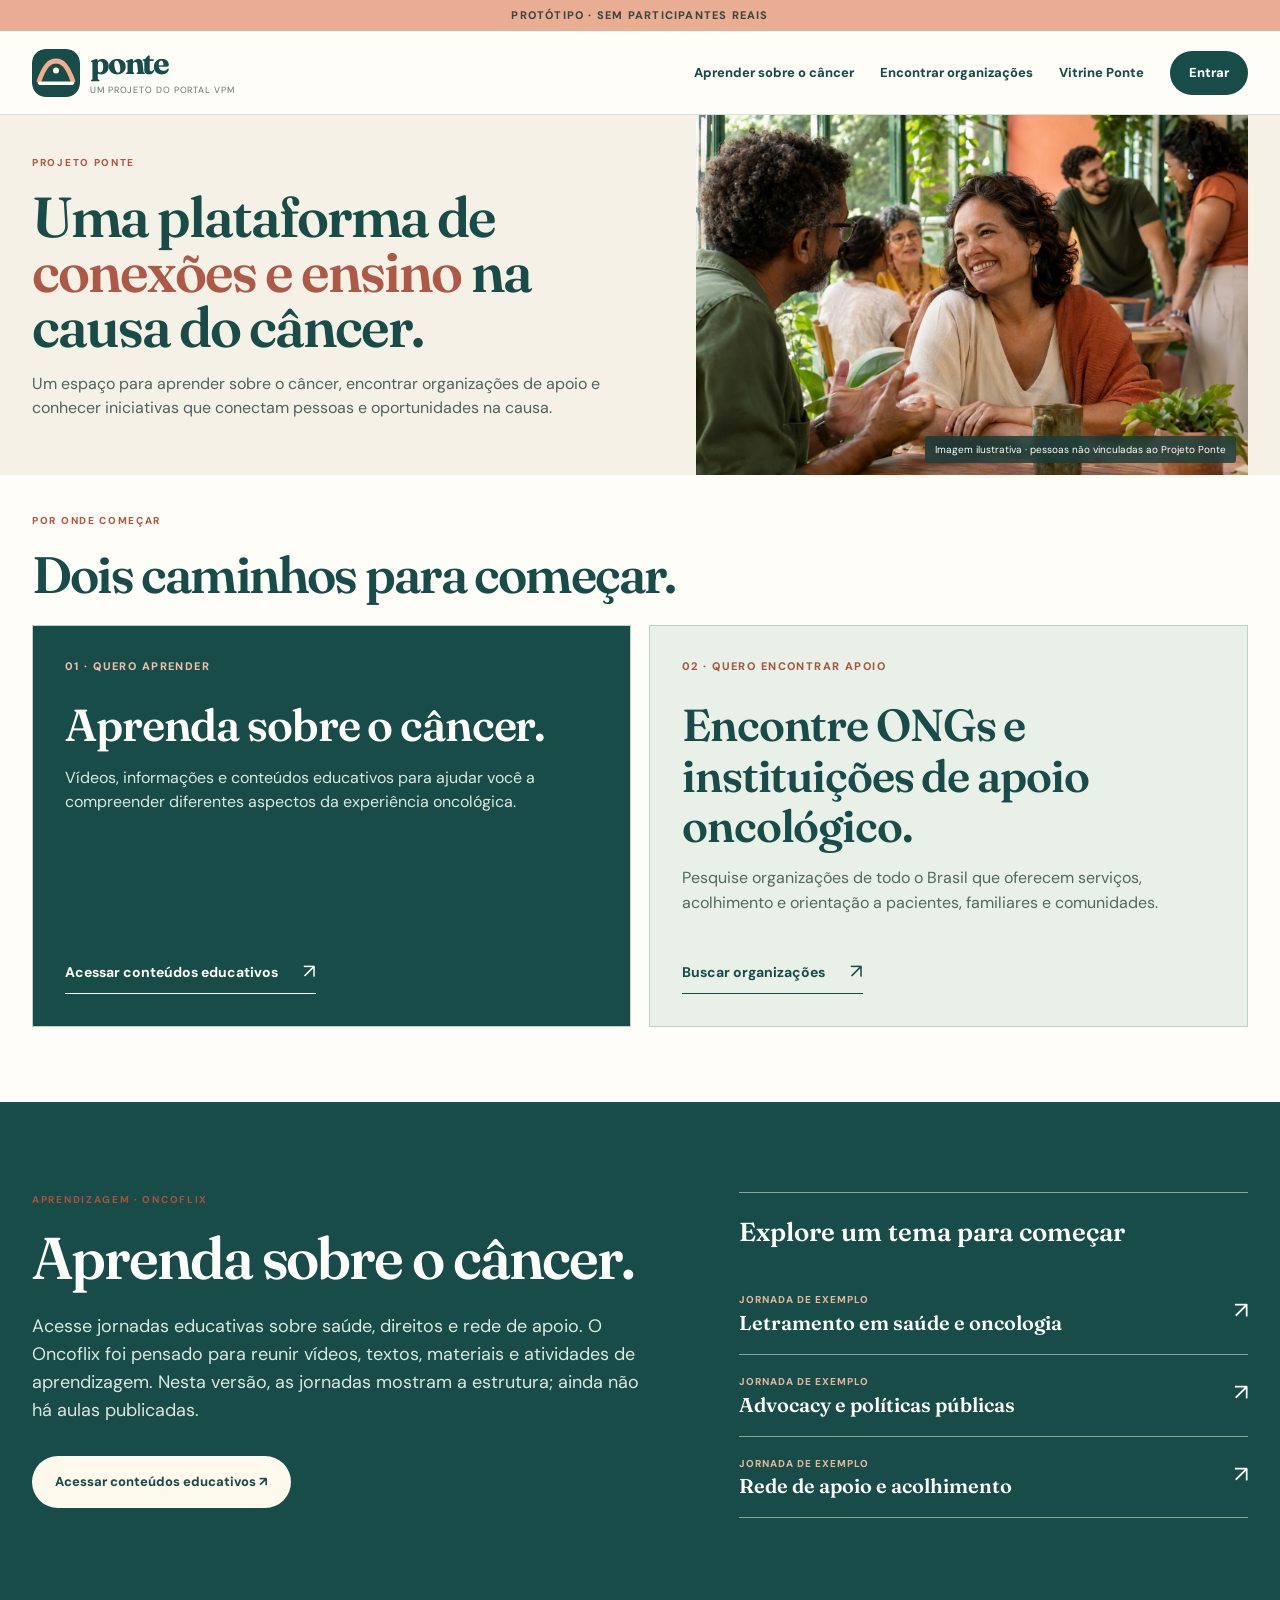
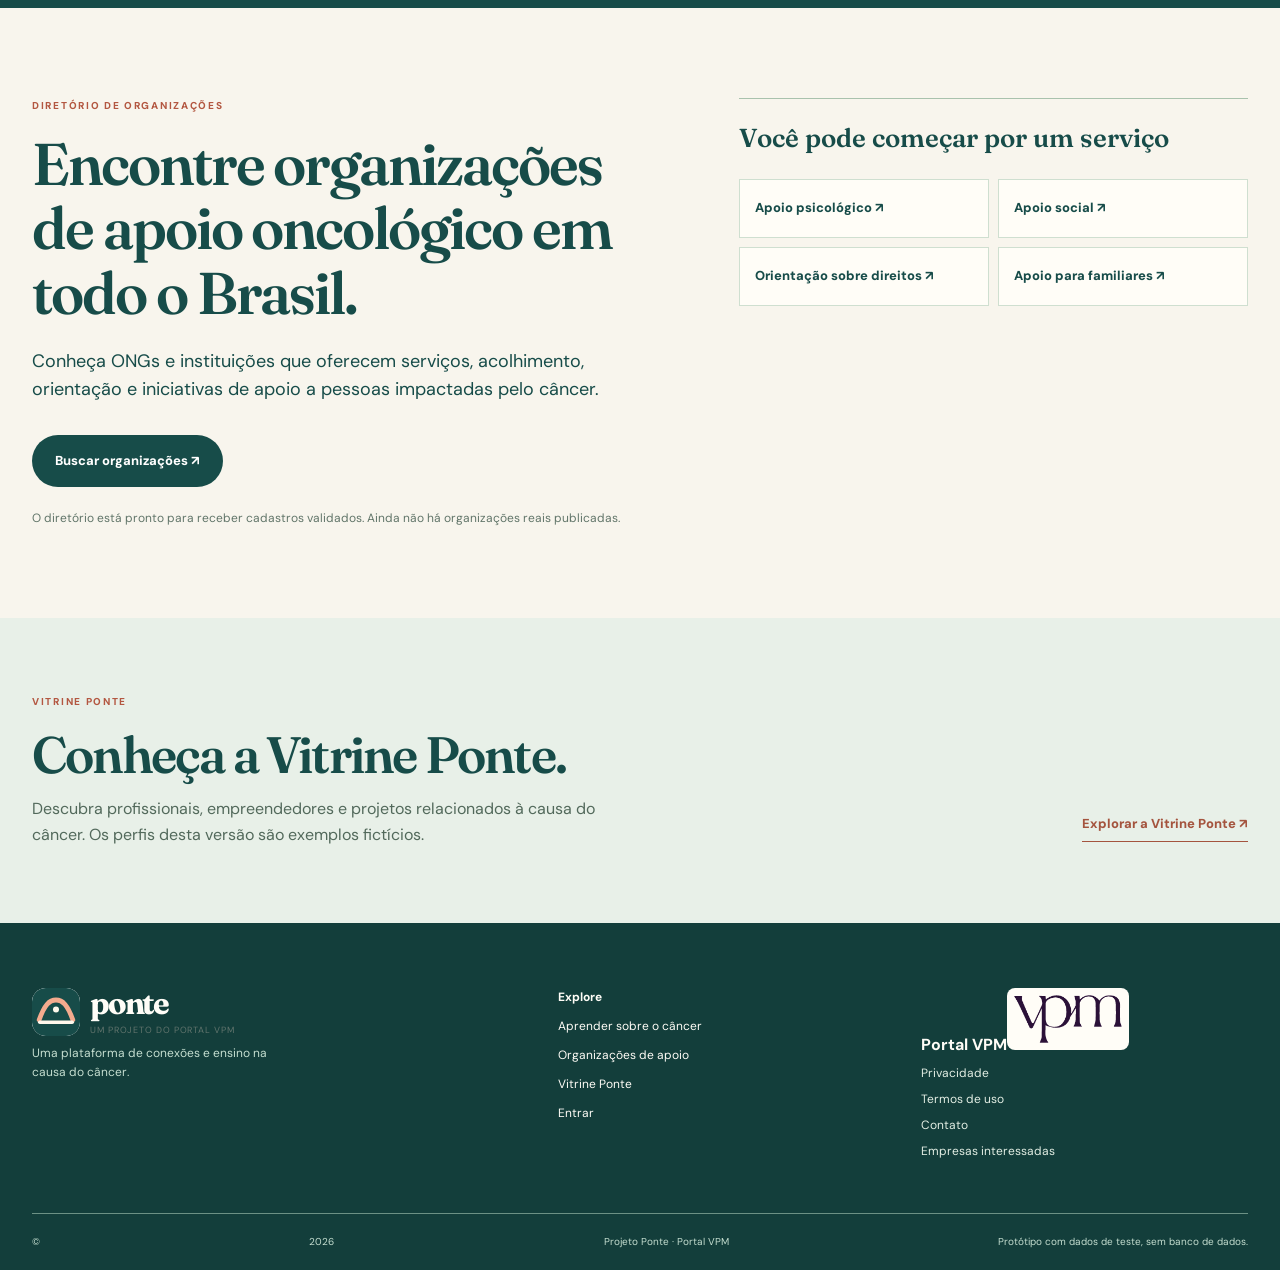
==== commit bdc9055a: "Clareia caminhos de aprendizagem e busca de organizacoes" ====
--- a/index.html
+++ b/index.html
@@ -4,18 +4,17 @@
   <meta charset="utf-8">
   <meta name="viewport" content="width=device-width, initial-scale=1">
   <meta name="theme-color" content="#174c49">
-  <meta name="description" content="Projeto Ponte: uma plataforma de conexões e ensino na causa do câncer.">
+  <meta name="description" content="Projeto Ponte: aprenda sobre o câncer, encontre organizações de apoio oncológico e conheça iniciativas da causa.">
   <title>Projeto Ponte | Portal VPM</title>
   <link rel="icon" href="assets/ponte-mark.svg" type="image/svg+xml">
   <link rel="stylesheet" href="styles.css">
   <link rel="stylesheet" href="identity.css">
-  <link rel="stylesheet" href="doc4.css">
   <link rel="stylesheet" href="editorial.css">
   <link rel="stylesheet" href="redesign.css">
   <link rel="stylesheet" href="vitrine.css">
-  <script defer src="public-data.js?v=20261115"></script>
+  <link rel="stylesheet" href="home-revision.css">
   <script defer src="oncoflix-data.js"></script>
-  <script defer src="public.js"></script>
+  <script defer src="home.js"></script>
 </head>
 <body>
   <a class="skip" href="#conteudo">Pular para o conteúdo</a>
@@ -23,28 +22,27 @@
   <header class="site-header"><div class="shell header-inner">
     <a class="brand" href="#inicio" aria-label="Projeto Ponte, início"><img class="brand-mark" src="assets/ponte-mark.svg" alt=""><span><strong>ponte</strong><small>um projeto do Portal VPM</small></span></a>
     <button class="menu-button" id="menuButton" aria-expanded="false" aria-controls="mainNav" aria-label="Abrir menu">☰</button>
-    <nav id="mainNav" class="main-nav" aria-label="Navegação principal"><a href="#ongs">Organizações</a><a href="oncoflix.html">Aprender</a><a href="vitrine.html">Vitrine Ponte</a><a href="#participar">Participar</a><a href="conta.html#cadastro">Cadastrar</a><a class="nav-account" href="conta.html#entrar">Entrar</a></nav>
+    <nav id="mainNav" class="main-nav" aria-label="Navegação principal"><a href="oncoflix.html">Aprender sobre o câncer</a><a href="organizacoes.html">Encontrar organizações</a><a href="vitrine.html">Vitrine Ponte</a><a class="nav-account" href="conta.html#entrar">Entrar</a></nav>
   </div></header>
 
   <main id="conteudo">
-    <section class="hero editorial-hero" id="inicio"><div class="shell hero-grid"><div class="hero-copy"><span class="eyebrow">PROJETO PONTE</span><h1>Uma plataforma de <em>conexões e ensino</em> na causa do câncer.</h1><p>Conectamos pessoas, organizações, profissionais e iniciativas. Promovemos conhecimento, visibilidade e oportunidades de participação.</p><div class="hero-paths"><a href="#ongs"><strong>Encontrar</strong><span>Organizações de apoio</span><b aria-hidden="true">↗</b></a><a href="oncoflix.html"><strong>Aprender</strong><span>Oncoflix e jornadas</span><b aria-hidden="true">↗</b></a><a href="vitrine.html"><strong>Conhecer a rede</strong><span>Vitrine Ponte</span><b aria-hidden="true">↗</b></a></div></div><figure class="hero-visual hero-photo"><img src="assets/ponte-editorial.webp" alt="Pessoas conversam em um espaço comunitário acolhedor"><figcaption>Imagem ilustrativa · pessoas não vinculadas ao Projeto Ponte</figcaption></figure></div></section>
+    <section class="hero editorial-hero revised-hero" id="inicio"><div class="shell hero-grid">
+      <div class="hero-copy"><span class="eyebrow">PROJETO PONTE</span><h1>Uma plataforma de <em>conexões e ensino</em> na causa do câncer.</h1><p>Um espaço para aprender sobre o câncer, encontrar organizações de apoio e conhecer iniciativas que conectam pessoas e oportunidades na causa.</p></div>
+      <figure class="hero-visual hero-photo"><img src="assets/ponte-editorial.webp" alt="Pessoas conversam em um espaço comunitário acolhedor"><figcaption>Imagem ilustrativa · pessoas não vinculadas ao Projeto Ponte</figcaption></figure>
+    </div></section>
 
-    <section class="section discovery-section" id="encontrar"><div class="shell"><div class="section-heading"><div><span class="eyebrow">BUSCA NO PONTE</span><h2>Comece pelo que precisa.</h2></div><p>Pesquise um assunto ou escolha uma área.</p></div><label for="globalSearch" class="search-label">O que você quer encontrar?</label><div class="global-search-wrap"><input id="globalSearch" type="search" autocomplete="off" placeholder="Ex.: acolhimento, profissionais, jornadas" aria-controls="globalResults"><span aria-hidden="true">⌕</span></div><div id="globalResults" class="global-results" aria-live="polite"></div><div class="discovery-shortcuts"><a href="#ongs">Organizações ↗</a><a href="profissionais.html">Profissionais ↗</a><a href="oncoflix.html">Conteúdos ↗</a><a href="projetos.html">Projetos ↗</a></div></div></section>
+    <section class="home-paths section" aria-labelledby="pathsTitle"><div class="shell"><span class="eyebrow">POR ONDE COMEÇAR</span><h2 id="pathsTitle">Dois caminhos para começar.</h2><div class="home-path-grid">
+      <a class="home-path learn-path" href="oncoflix.html"><span class="path-number">01 · QUERO APRENDER</span><h3>Aprenda sobre o câncer.</h3><p>Vídeos, informações e conteúdos educativos para ajudar você a compreender diferentes aspectos da experiência oncológica.</p><strong>Acessar conteúdos educativos <span aria-hidden="true">↗</span></strong></a>
+      <a class="home-path support-path" href="organizacoes.html"><span class="path-number">02 · QUERO ENCONTRAR APOIO</span><h3>Encontre ONGs e instituições de apoio oncológico.</h3><p>Pesquise organizações de todo o Brasil que oferecem serviços, acolhimento e orientação a pacientes, familiares e comunidades.</p><strong>Buscar organizações <span aria-hidden="true">↗</span></strong></a>
+    </div></div></section>
 
+    <section class="section home-learning" id="aprender"><div class="shell home-feature-grid"><div><span class="eyebrow light">APRENDIZAGEM · ONCOFLIX</span><h2>Aprenda sobre o câncer.</h2><p>Acesse jornadas educativas sobre saúde, direitos e rede de apoio. O Oncoflix foi pensado para reunir vídeos, textos, materiais e atividades de aprendizagem. Nesta versão, as jornadas mostram a estrutura; ainda não há aulas publicadas.</p><a class="button button-cream" href="oncoflix.html">Acessar conteúdos educativos ↗</a></div><div class="home-learning-preview"><strong>Explore um tema para começar</strong><div id="homeJourneys"></div></div></div></section>
 
-    <section id="ongs" class="section directory-section"><div class="shell"><div class="section-heading"><div><span class="eyebrow">ENCONTRE APOIO</span><h2>Por onde você precisa começar?</h2></div><p>Escolha uma necessidade. Quando organizações autorizadas forem publicadas, seus serviços aparecerão aqui.</p></div><div class="directory-controls guided-search"><div class="guided-intro"><label for="ngoSearch">O que você procura?</label><div class="search-wrap"><input id="ngoSearch" type="search" autocomplete="off" placeholder="Descreva sua necessidade" aria-controls="searchSuggestions"><span aria-hidden="true">⌕</span></div><div id="searchSuggestions" class="search-suggestions" aria-label="Sugestões de busca"></div></div><fieldset class="need-fieldset"><legend>Ou escolha uma ou mais opções</legend><div id="needSuggestions" class="need-suggestions"></div></fieldset><fieldset class="location-fieldset"><legend>Onde buscar</legend><div class="location-options"><button type="button" data-location="brasil" class="active" aria-pressed="true">Todo o Brasil</button><button type="button" data-location="regiao" aria-pressed="false">Minha região</button><button type="button" data-location="online" aria-pressed="false">Atendimento online</button></div></fieldset><div id="regionChoice" class="region-choice" hidden><label for="ngoRegion">Selecione sua região</label><select id="ngoRegion"><option value="">Escolha uma região</option><option>Norte</option><option>Nordeste</option><option>Centro-Oeste</option><option>Sudeste</option><option>Sul</option></select></div><details class="more-filters"><summary>Mais filtros</summary><div class="doc4-filters"><label>Estado <select id="ngoState"><option value="">Todos</option></select></label><label>Cidade <select id="ngoCity"><option value="">Todas</option></select></label><label>Abrangência <select id="ngoReach"><option value="">Todas</option></select></label><label>Público atendido <select id="ngoAudience"><option value="">Todos</option></select></label><label>Área de atuação <select id="ngoArea"><option value="">Todas</option></select></label><label>Tipo de apoio <select id="ngoSupport"><option value="">Todos</option></select></label><label>Serviços e atividades <select id="ngoService"><option value="">Todos</option></select></label></div></details><div class="active-filters"><div id="activeNgoFilters" aria-live="polite"></div><button id="clearNgoFilters" class="filter-reset" type="button">Limpar pesquisa</button></div></div><p id="ngoCount" class="result-count" aria-live="polite"></p><div id="ngoResults" class="directory-grid" aria-live="polite"></div><p class="directory-note">Os serviços de cada organização dependerão do cadastro, da autorização e da revisão do Portal VPM. O diagnóstico institucional permanece privado.</p></div></section>
+    <section class="section home-organizations" id="organizacoes"><div class="shell home-feature-grid"><div><span class="eyebrow">DIRETÓRIO DE ORGANIZAÇÕES</span><h2>Encontre organizações de apoio oncológico em todo o Brasil.</h2><p>Conheça ONGs e instituições que oferecem serviços, acolhimento, orientação e iniciativas de apoio a pessoas impactadas pelo câncer.</p><a class="button button-cream" href="organizacoes.html">Buscar organizações ↗</a><p class="home-disclosure">O diretório está pronto para receber cadastros validados. Ainda não há organizações reais publicadas.</p></div><div class="home-needs"><strong>Você pode começar por um serviço</strong><div class="home-need-list"><a href="organizacoes.html?servico=apoio-psicologico">Apoio psicológico ↗</a><a href="organizacoes.html?servico=apoio-social">Apoio social ↗</a><a href="organizacoes.html?servico=orientacao-direitos">Orientação sobre direitos ↗</a><a href="organizacoes.html?servico=apoio-familiares">Apoio para familiares ↗</a></div></div></div></section>
 
-    <section id="educacao" class="section oncoflix-home"><div class="shell"><div class="section-heading"><div><span class="eyebrow light">ONCOFLIX</span><h2>Um tema pode ser o começo.</h2></div><p>Explore jornadas e descubra como o aprendizado poderá acontecer no Ponte. Os conteúdos atuais são exemplos.</p></div><div class="oncoflix-home-hero"><div><span class="tag">EXPERIÊNCIA DEMONSTRATIVA</span><h3>Conhecimento no seu ritmo.</h3><p>Encontre um assunto, conheça a jornada e veja como seria acompanhar seu progresso.</p><a class="button button-cream" href="oncoflix.html">Explorar o Oncoflix ↗</a></div><div class="oncoflix-home-art" aria-hidden="true"><span>◌</span><span>✳</span><span>↗</span></div></div><div id="homeJourneys" class="home-journeys"></div></div></section>
-
-
-
-    <section id="vitrine" class="section vitrine-promo"><div class="shell vitrine-promo-grid"><div><span class="eyebrow">VITRINE PONTE</span><h2>Conheça quem faz parte da rede.</h2><p>Profissionais, empreendedores e projetos têm seu próprio espaço de apresentação. As páginas desta versão usam exemplos identificados como fictícios.</p><a class="button button-cream" href="vitrine.html">Explorar a Vitrine Ponte ↗</a></div><div class="vitrine-promo-mark" aria-hidden="true">V<span>↗</span></div></div></section>
-
-    <section id="participar" class="section projects-section"><div class="shell projects-editorial"><div><span class="eyebrow">PARTICIPAR</span><h2>Encontre seu lugar na rede.</h2></div><div><p>Conheça os projetos e as formas de participação. Nenhuma iniciativa real está aberta nesta demonstração.</p><div class="participate-actions"><a class="button button-cream" href="projetos.html">Ver projetos ↗</a><a class="text-link" href="conta.html#cadastro">Criar conta de teste ↗</a></div><p>O Portal VPM analisa e acompanha as conexões e publicações.</p></div></div></section>
-
-
+    <section class="section home-vitrine" id="vitrine"><div class="shell home-vitrine-inner"><div><span class="eyebrow">VITRINE PONTE</span><h2>Conheça a Vitrine Ponte.</h2><p>Descubra profissionais, empreendedores e projetos relacionados à causa do câncer. Os perfis desta versão são exemplos fictícios.</p></div><a class="text-link" href="vitrine.html">Explorar a Vitrine Ponte ↗</a></div></section>
   </main>
 
-  <footer><div class="shell footer-grid"><div><a class="brand footer-brand" href="#inicio"><img class="brand-mark" src="assets/ponte-mark.svg" alt=""><span><strong>ponte</strong><small>um projeto do Portal VPM</small></span></a><p>Uma plataforma de conexões e ensino na causa do câncer.</p></div><div><strong>Explore</strong><a href="#ongs">Organizações</a><a href="oncoflix.html">Oncoflix</a><a href="vitrine.html">Vitrine Ponte</a><a href="projetos.html">Projetos</a><a href="conta.html#entrar">Entrar</a></div><div><strong>Portal VPM</strong><img src="assets/logo-vpm-roxo.png" alt="Portal VPM"><a href="informacoes.html#privacidade">Privacidade</a><a href="informacoes.html#termos">Termos de uso</a><a href="informacoes.html#contato">Contato</a><a href="conta.html#cadastro">Empresas interessadas</a></div></div><div class="shell footer-bottom">© <span id="year"></span> Projeto Ponte · Portal VPM <span>Protótipo com dados de teste, sem banco de dados.</span></div></footer>
+  <footer><div class="shell footer-grid"><div><a class="brand footer-brand" href="#inicio"><img class="brand-mark" src="assets/ponte-mark.svg" alt=""><span><strong>ponte</strong><small>um projeto do Portal VPM</small></span></a><p>Uma plataforma de conexões e ensino na causa do câncer.</p></div><div><strong>Explore</strong><a href="oncoflix.html">Aprender sobre o câncer</a><a href="organizacoes.html">Organizações de apoio</a><a href="vitrine.html">Vitrine Ponte</a><a href="conta.html#entrar">Entrar</a></div><div><strong>Portal VPM</strong><img src="assets/logo-vpm-roxo.png" alt="Portal VPM"><a href="informacoes.html#privacidade">Privacidade</a><a href="informacoes.html#termos">Termos de uso</a><a href="informacoes.html#contato">Contato</a><a href="conta.html#cadastro">Empresas interessadas</a></div></div><div class="shell footer-bottom">© <span id="year"></span> Projeto Ponte · Portal VPM <span>Protótipo com dados de teste, sem banco de dados.</span></div></footer>
 </body>
 </html>
--- a/home-revision.css
+++ b/home-revision.css
@@ -0,0 +1,9 @@
+.revised-hero .hero-grid{min-height:360px}.revised-hero .hero-copy{padding:38px 0}.revised-hero h1{font-size:clamp(3rem,4.4vw,4.8rem);margin-bottom:18px}.revised-hero .hero-copy p{max-width:670px;font-size:16px;line-height:1.5}.revised-hero .hero-photo{min-height:340px}.revised-hero .hero-photo img{height:340px;object-fit:cover}
+.home-paths{padding:38px 0 75px;background:#fffdf7}.home-paths h2{font-size:clamp(2.5rem,4vw,4.2rem);margin:0 0 22px}.home-path-grid{display:grid;grid-template-columns:repeat(2,minmax(0,1fr));gap:18px}.home-path{display:flex;flex-direction:column;align-items:flex-start;min-height:340px;padding:32px;border:1px solid #bed2c2;transition:transform .2s,box-shadow .2s}.home-path:hover,.home-path:focus-visible{transform:translateY(-3px);box-shadow:0 16px 35px #174c4916}.learn-path{background:#174c49;color:#fffdf7}.support-path{background:#e8f0e8;color:#174c49}.path-number{font-size:11px;font-weight:800;letter-spacing:.13em;color:#efbfaa}.support-path .path-number{color:#a65640}.home-path h3{font-size:clamp(2.25rem,3.5vw,3.7rem);margin:25px 0 15px;max-width:570px}.home-path p{font-size:16px;line-height:1.55;max-width:500px;color:#dbe9dd}.support-path p{color:#52695b}.home-path>strong{display:flex;gap:25px;align-items:center;margin-top:auto;border-bottom:1px solid currentColor;padding-top:25px;padding-bottom:5px;font-size:14px}.home-path>strong span{font-size:20px;font-weight:400}
+.home-feature-grid{display:grid;grid-template-columns:1.1fr .9fr;gap:85px;align-items:start}.home-feature-grid h2{font-size:clamp(2.8rem,4.6vw,4.8rem);max-width:750px;margin:0 0 23px}.home-feature-grid p{font-size:18px;line-height:1.55;max-width:660px}.home-feature-grid .button{margin-top:13px}.home-learning{background:#174c49;color:#fffdf7}.home-learning p{color:#dbe8dd}.home-learning .button{background:#fff8ec;color:#174c49}.home-learning-preview{border-top:1px solid #81a89a;padding-top:23px}.home-learning-preview>strong,.home-needs>strong{display:block;font:600 26px Fraunces,Georgia,serif;margin-bottom:25px}.home-learning-preview a{display:grid;grid-template-columns:1fr auto;gap:2px 15px;border-bottom:1px solid #81a89a;padding:19px 0}.home-learning-preview a span{grid-column:1;font-size:10px;font-weight:800;letter-spacing:.1em;color:#e8b599}.home-learning-preview a strong{grid-column:1;font:600 20px Fraunces,Georgia,serif}.home-learning-preview a b{grid-column:2;grid-row:1/3;font-size:23px;font-weight:400}.home-learning-preview a:hover{color:#f5c5ab}
+.home-organizations{background:#f8f5ed}.home-organizations .button{background:#174c49;color:#fff}.home-organizations .home-disclosure{font-size:12px;color:#617569;margin:22px 0 0}.home-needs{border-top:1px solid #a9c2ad;padding-top:23px}.home-need-list{display:grid;grid-template-columns:1fr 1fr;gap:9px}.home-need-list a{background:#fffdf7;border:1px solid #cfdfd0;padding:18px 15px;font-size:13px;font-weight:800}.home-need-list a:hover{background:#e7f0e6}
+.home-vitrine{background:#e8f0e8;padding:76px 0}.home-vitrine-inner{display:flex;justify-content:space-between;gap:60px;align-items:end}.home-vitrine h2{font-size:clamp(2.6rem,4vw,4.2rem);margin:0 0 13px}.home-vitrine p{max-width:610px;color:#52695b;margin:0}.home-vitrine .text-link{white-space:nowrap;color:#a4543e;margin-bottom:5px}.footer-grid>div:nth-child(3) a{display:block;font-size:12px;margin:7px 0;color:#e3eee4}.footer-grid>div:nth-child(3) a:hover{text-decoration:underline}
+@media(max-width:900px){.home-feature-grid{gap:35px}.home-path{min-height:390px}.home-vitrine-inner{align-items:start;flex-direction:column;gap:18px}}
+@media(max-width:760px){.revised-hero .hero-grid{min-height:0}.revised-hero .hero-copy{padding:38px 0 50px}.home-paths{padding:45px 0 65px}.home-path-grid,.home-feature-grid{grid-template-columns:1fr}.home-path{min-height:0;padding:28px}.home-path h3{margin:20px 0 10px}.home-path>strong{margin-top:8px}.home-feature-grid{gap:42px}.home-feature-grid p{font-size:16px}.home-learning,.home-organizations{padding:70px 0}.home-needs,.home-learning-preview{padding-top:18px}}
+@media(max-width:520px){.home-path h3{font-size:2.35rem}.home-need-list{grid-template-columns:1fr}.home-vitrine{padding:58px 0}.home-vitrine .text-link{white-space:normal}}
+@media(max-width:520px){.revised-hero .hero-copy{padding:22px 0 25px}.revised-hero h1{font-size:2.55rem;margin-bottom:12px}.revised-hero .hero-copy p{font-size:14px;line-height:1.4}.home-paths{padding-top:28px}.home-paths h2{font-size:2rem;margin-bottom:17px}.home-paths .eyebrow{margin-bottom:12px}}
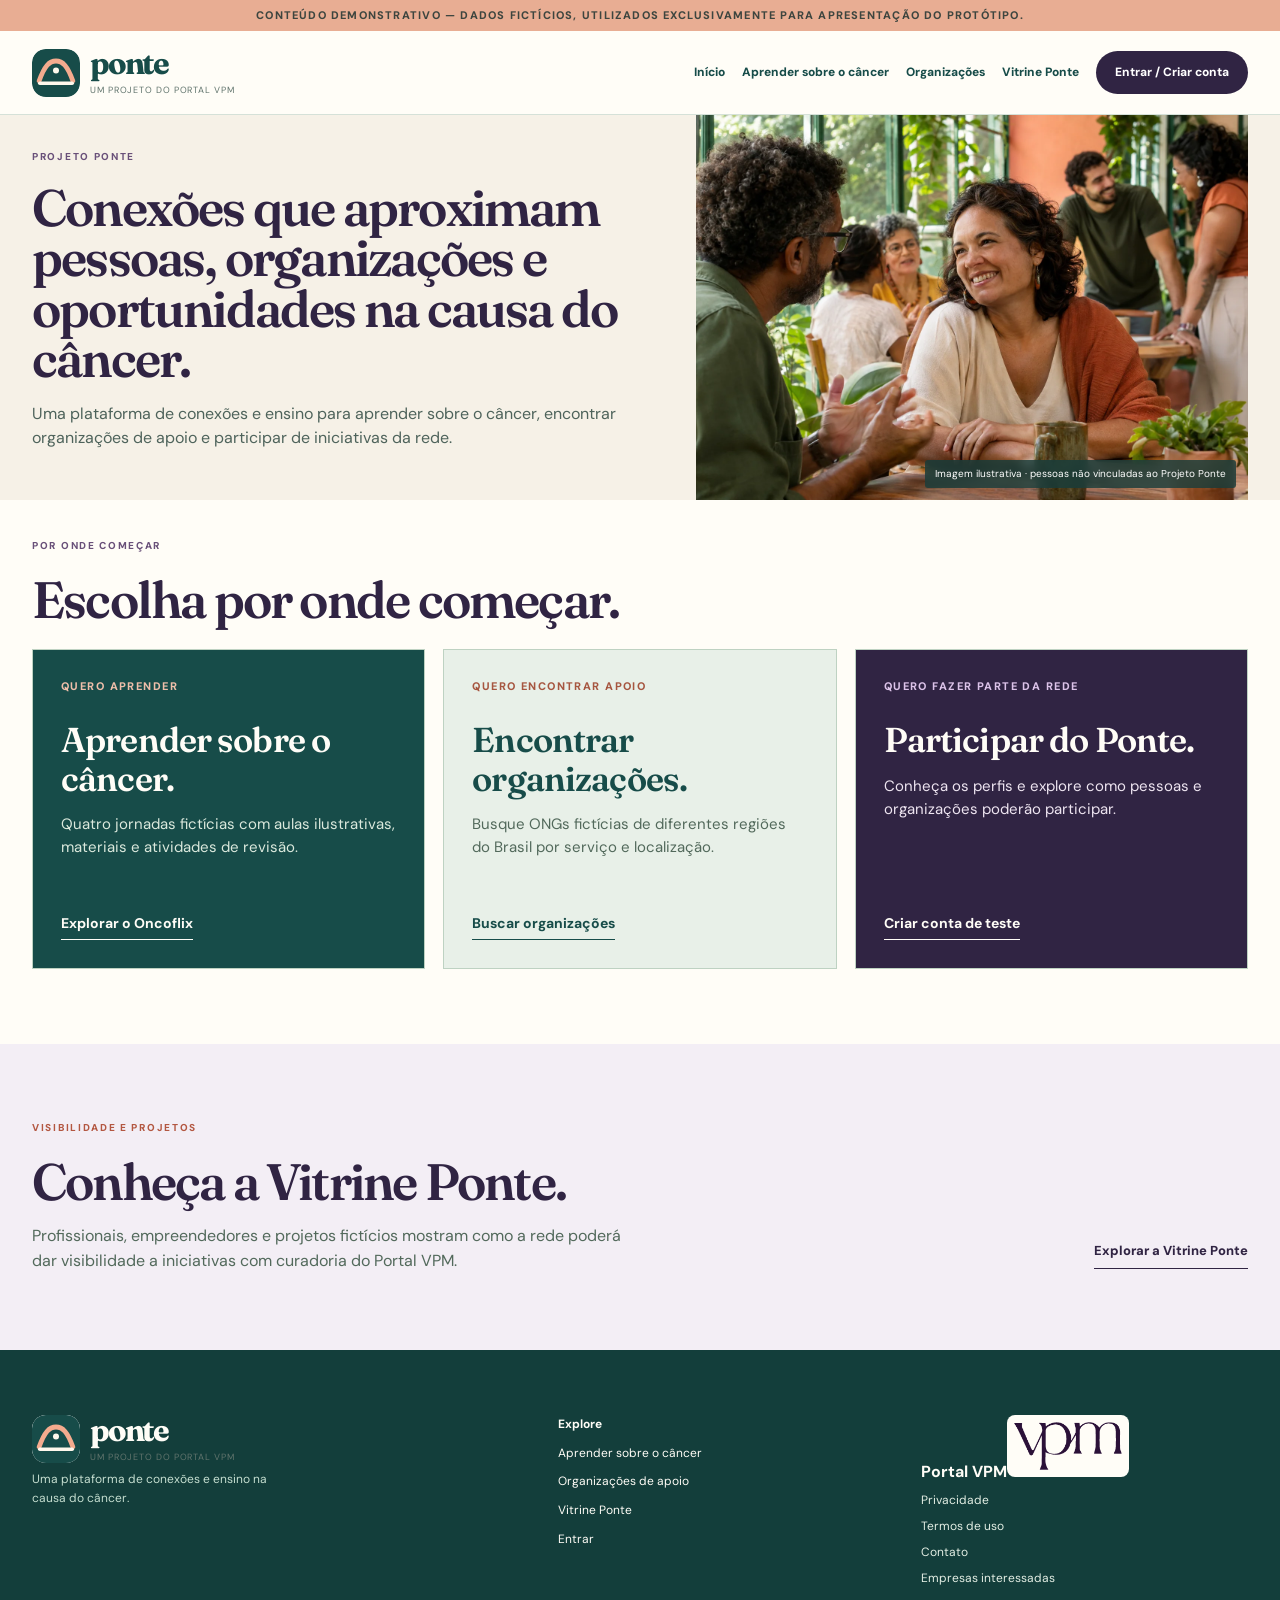
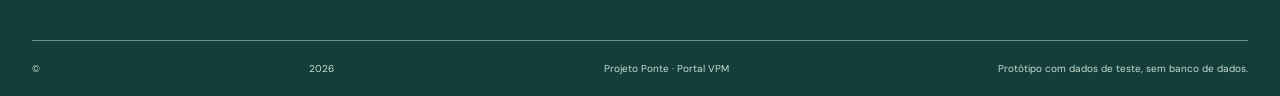
==== commit 4939311d: "Expandir protótipo demonstrativo do Projeto Ponte" ====
--- a/index.html
+++ b/index.html
@@ -3,7 +3,7 @@
 <head>
   <meta charset="utf-8">
   <meta name="viewport" content="width=device-width, initial-scale=1">
-  <meta name="theme-color" content="#174c49">
+  <meta name="theme-color" content="#302443">
   <meta name="description" content="Projeto Ponte: aprenda sobre o câncer, encontre organizações de apoio oncológico e conheça iniciativas da causa.">
   <title>Projeto Ponte | Portal VPM</title>
   <link rel="icon" href="assets/ponte-mark.svg" type="image/svg+xml">
@@ -13,34 +13,30 @@
   <link rel="stylesheet" href="redesign.css">
   <link rel="stylesheet" href="vitrine.css">
   <link rel="stylesheet" href="home-revision.css">
-  <script defer src="oncoflix-data.js"></script>
   <script defer src="home.js"></script>
 </head>
 <body>
   <a class="skip" href="#conteudo">Pular para o conteúdo</a>
-  <div class="prototype-bar">Protótipo · Sem participantes reais</div>
+  <div class="prototype-bar">Conteúdo demonstrativo — dados fictícios, utilizados exclusivamente para apresentação do protótipo.</div>
   <header class="site-header"><div class="shell header-inner">
     <a class="brand" href="#inicio" aria-label="Projeto Ponte, início"><img class="brand-mark" src="assets/ponte-mark.svg" alt=""><span><strong>ponte</strong><small>um projeto do Portal VPM</small></span></a>
     <button class="menu-button" id="menuButton" aria-expanded="false" aria-controls="mainNav" aria-label="Abrir menu">☰</button>
-    <nav id="mainNav" class="main-nav" aria-label="Navegação principal"><a href="oncoflix.html">Aprender sobre o câncer</a><a href="organizacoes.html">Encontrar organizações</a><a href="vitrine.html">Vitrine Ponte</a><a class="nav-account" href="conta.html#entrar">Entrar</a></nav>
+    <nav id="mainNav" class="main-nav" aria-label="Navegação principal"><a href="#inicio">Início</a><a href="oncoflix.html">Aprender sobre o câncer</a><a href="organizacoes.html">Organizações</a><a href="vitrine.html">Vitrine Ponte</a><a class="nav-account" href="conta.html#entrar">Entrar / Criar conta</a></nav>
   </div></header>
 
   <main id="conteudo">
     <section class="hero editorial-hero revised-hero" id="inicio"><div class="shell hero-grid">
-      <div class="hero-copy"><span class="eyebrow">PROJETO PONTE</span><h1>Uma plataforma de <em>conexões e ensino</em> na causa do câncer.</h1><p>Um espaço para aprender sobre o câncer, encontrar organizações de apoio e conhecer iniciativas que conectam pessoas e oportunidades na causa.</p></div>
+      <div class="hero-copy"><span class="eyebrow">PROJETO PONTE</span><h1>Conexões que aproximam pessoas, organizações e oportunidades na causa do câncer.</h1><p>Uma plataforma de conexões e ensino para aprender sobre o câncer, encontrar organizações de apoio e participar de iniciativas da rede.</p></div>
       <figure class="hero-visual hero-photo"><img src="assets/ponte-editorial.webp" alt="Pessoas conversam em um espaço comunitário acolhedor"><figcaption>Imagem ilustrativa · pessoas não vinculadas ao Projeto Ponte</figcaption></figure>
     </div></section>
 
-    <section class="home-paths section" aria-labelledby="pathsTitle"><div class="shell"><span class="eyebrow">POR ONDE COMEÇAR</span><h2 id="pathsTitle">Dois caminhos para começar.</h2><div class="home-path-grid">
-      <a class="home-path learn-path" href="oncoflix.html"><span class="path-number">01 · QUERO APRENDER</span><h3>Aprenda sobre o câncer.</h3><p>Vídeos, informações e conteúdos educativos para ajudar você a compreender diferentes aspectos da experiência oncológica.</p><strong>Acessar conteúdos educativos <span aria-hidden="true">↗</span></strong></a>
-      <a class="home-path support-path" href="organizacoes.html"><span class="path-number">02 · QUERO ENCONTRAR APOIO</span><h3>Encontre ONGs e instituições de apoio oncológico.</h3><p>Pesquise organizações de todo o Brasil que oferecem serviços, acolhimento e orientação a pacientes, familiares e comunidades.</p><strong>Buscar organizações <span aria-hidden="true">↗</span></strong></a>
+    <section class="home-paths section" aria-labelledby="pathsTitle"><div class="shell"><span class="eyebrow">POR ONDE COMEÇAR</span><h2 id="pathsTitle">Escolha por onde começar.</h2><div class="home-path-grid">
+      <a class="home-path learn-path" href="oncoflix.html"><span class="path-number">QUERO APRENDER</span><h3>Aprender sobre o câncer.</h3><p>Quatro jornadas fictícias com aulas ilustrativas, materiais e atividades de revisão.</p><strong>Explorar o Oncoflix</strong></a>
+      <a class="home-path support-path" href="organizacoes.html"><span class="path-number">QUERO ENCONTRAR APOIO</span><h3>Encontrar organizações.</h3><p>Busque ONGs fictícias de diferentes regiões do Brasil por serviço e localização.</p><strong>Buscar organizações</strong></a>
+      <a class="home-path network-path" href="conta.html#cadastro"><span class="path-number">QUERO FAZER PARTE DA REDE</span><h3>Participar do Ponte.</h3><p>Conheça os perfis e explore como pessoas e organizações poderão participar.</p><strong>Criar conta de teste</strong></a>
     </div></div></section>
 
-    <section class="section home-learning" id="aprender"><div class="shell home-feature-grid"><div><span class="eyebrow light">APRENDIZAGEM · ONCOFLIX</span><h2>Aprenda sobre o câncer.</h2><p>Acesse jornadas educativas sobre saúde, direitos e rede de apoio. O Oncoflix foi pensado para reunir vídeos, textos, materiais e atividades de aprendizagem. Nesta versão, as jornadas mostram a estrutura; ainda não há aulas publicadas.</p><a class="button button-cream" href="oncoflix.html">Acessar conteúdos educativos ↗</a></div><div class="home-learning-preview"><strong>Explore um tema para começar</strong><div id="homeJourneys"></div></div></div></section>
-
-    <section class="section home-organizations" id="organizacoes"><div class="shell home-feature-grid"><div><span class="eyebrow">DIRETÓRIO DE ORGANIZAÇÕES</span><h2>Encontre organizações de apoio oncológico em todo o Brasil.</h2><p>Conheça ONGs e instituições que oferecem serviços, acolhimento, orientação e iniciativas de apoio a pessoas impactadas pelo câncer.</p><a class="button button-cream" href="organizacoes.html">Buscar organizações ↗</a><p class="home-disclosure">O diretório está pronto para receber cadastros validados. Ainda não há organizações reais publicadas.</p></div><div class="home-needs"><strong>Você pode começar por um serviço</strong><div class="home-need-list"><a href="organizacoes.html?servico=apoio-psicologico">Apoio psicológico ↗</a><a href="organizacoes.html?servico=apoio-social">Apoio social ↗</a><a href="organizacoes.html?servico=orientacao-direitos">Orientação sobre direitos ↗</a><a href="organizacoes.html?servico=apoio-familiares">Apoio para familiares ↗</a></div></div></div></section>
-
-    <section class="section home-vitrine" id="vitrine"><div class="shell home-vitrine-inner"><div><span class="eyebrow">VITRINE PONTE</span><h2>Conheça a Vitrine Ponte.</h2><p>Descubra profissionais, empreendedores e projetos relacionados à causa do câncer. Os perfis desta versão são exemplos fictícios.</p></div><a class="text-link" href="vitrine.html">Explorar a Vitrine Ponte ↗</a></div></section>
+    <section class="section home-vitrine" id="vitrine"><div class="shell home-vitrine-inner"><div><span class="eyebrow">VISIBILIDADE E PROJETOS</span><h2>Conheça a Vitrine Ponte.</h2><p>Profissionais, empreendedores e projetos fictícios mostram como a rede poderá dar visibilidade a iniciativas com curadoria do Portal VPM.</p></div><a class="text-link" href="vitrine.html">Explorar a Vitrine Ponte</a></div></section>
   </main>
 
   <footer><div class="shell footer-grid"><div><a class="brand footer-brand" href="#inicio"><img class="brand-mark" src="assets/ponte-mark.svg" alt=""><span><strong>ponte</strong><small>um projeto do Portal VPM</small></span></a><p>Uma plataforma de conexões e ensino na causa do câncer.</p></div><div><strong>Explore</strong><a href="oncoflix.html">Aprender sobre o câncer</a><a href="organizacoes.html">Organizações de apoio</a><a href="vitrine.html">Vitrine Ponte</a><a href="conta.html#entrar">Entrar</a></div><div><strong>Portal VPM</strong><img src="assets/logo-vpm-roxo.png" alt="Portal VPM"><a href="informacoes.html#privacidade">Privacidade</a><a href="informacoes.html#termos">Termos de uso</a><a href="informacoes.html#contato">Contato</a><a href="conta.html#cadastro">Empresas interessadas</a></div></div><div class="shell footer-bottom">© <span id="year"></span> Projeto Ponte · Portal VPM <span>Protótipo com dados de teste, sem banco de dados.</span></div></footer>
--- a/home-revision.css
+++ b/home-revision.css
@@ -7,3 +7,7 @@
 @media(max-width:760px){.revised-hero .hero-grid{min-height:0}.revised-hero .hero-copy{padding:38px 0 50px}.home-paths{padding:45px 0 65px}.home-path-grid,.home-feature-grid{grid-template-columns:1fr}.home-path{min-height:0;padding:28px}.home-path h3{margin:20px 0 10px}.home-path>strong{margin-top:8px}.home-feature-grid{gap:42px}.home-feature-grid p{font-size:16px}.home-learning,.home-organizations{padding:70px 0}.home-needs,.home-learning-preview{padding-top:18px}}
 @media(max-width:520px){.home-path h3{font-size:2.35rem}.home-need-list{grid-template-columns:1fr}.home-vitrine{padding:58px 0}.home-vitrine .text-link{white-space:normal}}
 @media(max-width:520px){.revised-hero .hero-copy{padding:22px 0 25px}.revised-hero h1{font-size:2.55rem;margin-bottom:12px}.revised-hero .hero-copy p{font-size:14px;line-height:1.4}.home-paths{padding-top:28px}.home-paths h2{font-size:2rem;margin-bottom:17px}.home-paths .eyebrow{margin-bottom:12px}}
+.home-path-grid{grid-template-columns:repeat(3,minmax(0,1fr))}.home-path{min-height:320px;padding:28px}.home-path h3{font-size:clamp(1.9rem,2.7vw,3rem)}.home-path p{font-size:15px}.home-path>strong{padding-top:18px}.network-path{background:#302443;color:#fffdf7}.network-path .path-number{color:#dcc3e9}.network-path p{color:#eee5f1}.revised-hero h1{font-size:clamp(2.8rem,4vw,4.3rem)}.revised-hero .hero-copy{padding:34px 0}.main-nav{gap:17px}.main-nav a{font-size:12px}.home-vitrine{background:#f3eef5}.home-vitrine .text-link{color:#302443}
+@media(max-width:900px){.home-path-grid{grid-template-columns:1fr}.home-path{min-height:0}.home-path h3{font-size:2.5rem}}
+@media(max-width:520px){.revised-hero h1{font-size:2.4rem}.home-path h3{font-size:2.2rem}}
+.revised-hero h1,.home-paths h2,.home-vitrine h2{color:#302443}.main-nav .nav-account{background:#302443;color:#fff}.home-paths .eyebrow,.revised-hero .eyebrow{color:#695079}
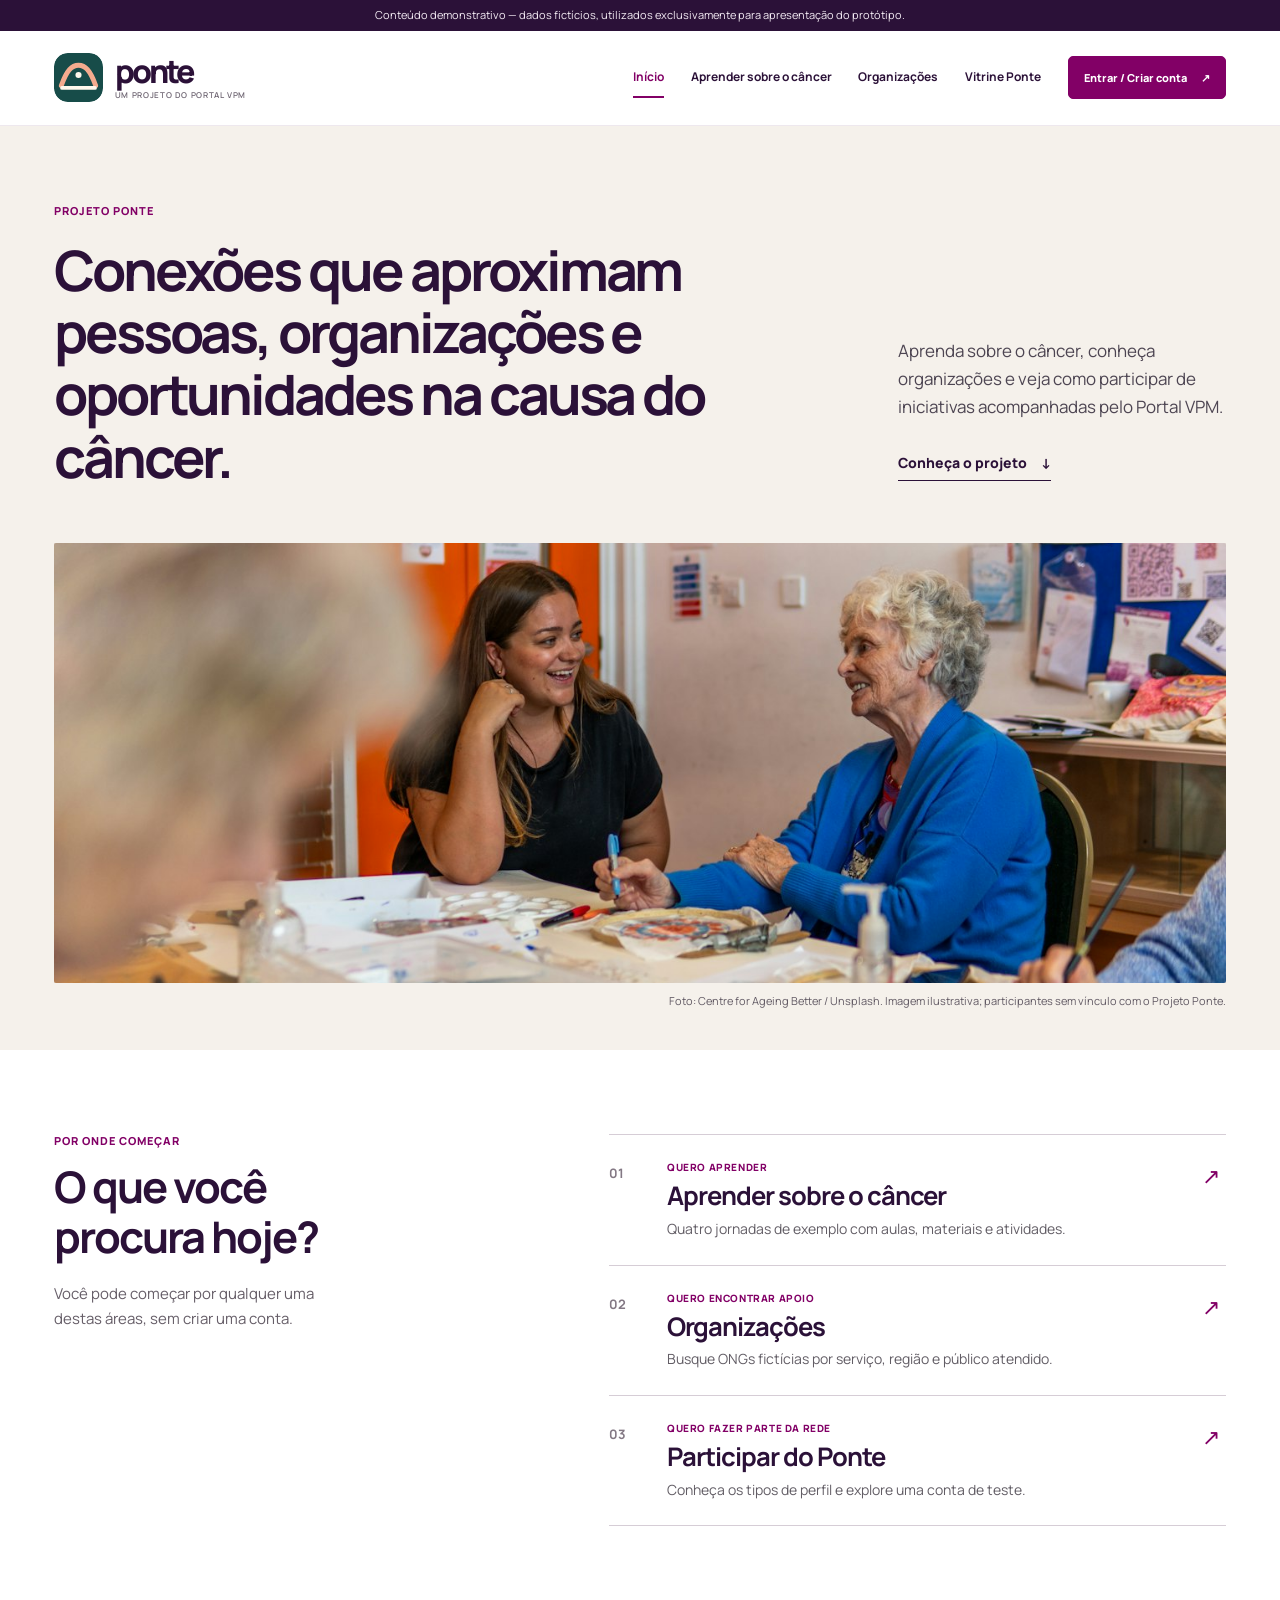
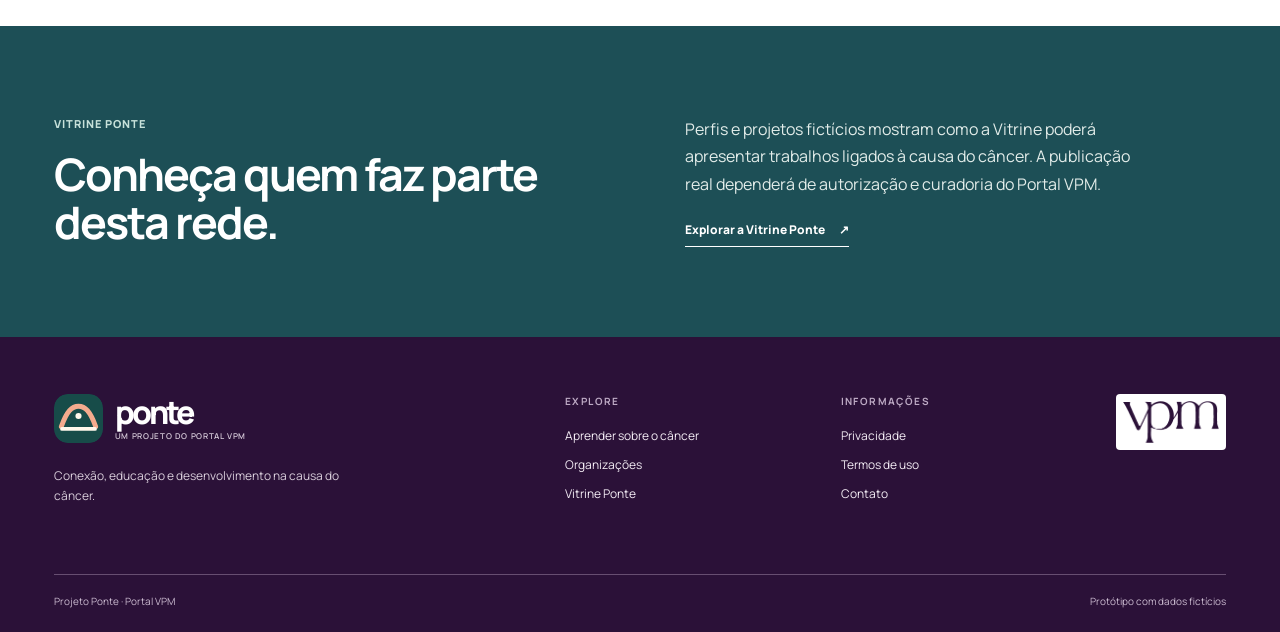
==== commit 5c160303: "Aplica identidade visual humanizada ao Projeto Ponte" ====
--- a/index.html
+++ b/index.html
@@ -1,44 +1,36 @@
 <!doctype html>
 <html lang="pt-BR">
 <head>
-  <meta charset="utf-8">
-  <meta name="viewport" content="width=device-width, initial-scale=1">
-  <meta name="theme-color" content="#302443">
-  <meta name="description" content="Projeto Ponte: aprenda sobre o câncer, encontre organizações de apoio oncológico e conheça iniciativas da causa.">
-  <title>Projeto Ponte | Portal VPM</title>
+  <meta charset="utf-8"><meta name="viewport" content="width=device-width, initial-scale=1"><meta name="theme-color" content="#2B1138">
+  <title>Início | Projeto Ponte</title>
   <link rel="icon" href="assets/ponte-mark.svg" type="image/svg+xml">
-  <link rel="stylesheet" href="styles.css">
-  <link rel="stylesheet" href="identity.css">
-  <link rel="stylesheet" href="editorial.css">
-  <link rel="stylesheet" href="redesign.css">
-  <link rel="stylesheet" href="vitrine.css">
-  <link rel="stylesheet" href="home-revision.css">
-  <script defer src="home.js"></script>
+  <link rel="stylesheet" href="site-design.css">
+  <link rel="stylesheet" href="site-editorial.css">
+  <link rel="stylesheet" href="platform.css">
 </head>
 <body>
-  <a class="skip" href="#conteudo">Pular para o conteúdo</a>
-  <div class="prototype-bar">Conteúdo demonstrativo — dados fictícios, utilizados exclusivamente para apresentação do protótipo.</div>
-  <header class="site-header"><div class="shell header-inner">
-    <a class="brand" href="#inicio" aria-label="Projeto Ponte, início"><img class="brand-mark" src="assets/ponte-mark.svg" alt=""><span><strong>ponte</strong><small>um projeto do Portal VPM</small></span></a>
-    <button class="menu-button" id="menuButton" aria-expanded="false" aria-controls="mainNav" aria-label="Abrir menu">☰</button>
-    <nav id="mainNav" class="main-nav" aria-label="Navegação principal"><a href="#inicio">Início</a><a href="oncoflix.html">Aprender sobre o câncer</a><a href="organizacoes.html">Organizações</a><a href="vitrine.html">Vitrine Ponte</a><a class="nav-account" href="conta.html#entrar">Entrar / Criar conta</a></nav>
+  <a class="skip-link" href="#conteudo">Pular para o conteúdo</a>
+  <div class="demo-strip">Conteúdo demonstrativo — dados fictícios, utilizados exclusivamente para apresentação do protótipo.</div>
+  <header class="site-header"><div class="container header-inner">
+    <a class="brand" href="index.html" aria-label="Projeto Ponte, início"><img src="assets/ponte-mark.svg" alt=""><span><strong>ponte</strong><small>um projeto do Portal VPM</small></span></a>
+    <button class="menu-toggle" type="button" aria-controls="mainNav" aria-expanded="false">Menu <span aria-hidden="true">☰</span></button>
+    <nav class="main-nav" id="mainNav" aria-label="Navegação principal"><a class="current" href="index.html" aria-current="page">Início</a><a href="oncoflix.html">Aprender sobre o câncer</a><a href="organizacoes.html">Organizações</a><a href="vitrine.html">Vitrine Ponte</a><a class="button button-sm" href="conta.html#entrar">Entrar / Criar conta <span aria-hidden="true">↗</span></a></nav>
   </div></header>
-
   <main id="conteudo">
-    <section class="hero editorial-hero revised-hero" id="inicio"><div class="shell hero-grid">
-      <div class="hero-copy"><span class="eyebrow">PROJETO PONTE</span><h1>Conexões que aproximam pessoas, organizações e oportunidades na causa do câncer.</h1><p>Uma plataforma de conexões e ensino para aprender sobre o câncer, encontrar organizações de apoio e participar de iniciativas da rede.</p></div>
-      <figure class="hero-visual hero-photo"><img src="assets/ponte-editorial.webp" alt="Pessoas conversam em um espaço comunitário acolhedor"><figcaption>Imagem ilustrativa · pessoas não vinculadas ao Projeto Ponte</figcaption></figure>
+    <section class="hero" id="inicio"><div class="container hero-grid">
+      <div class="hero-copy"><p class="eyebrow">PROJETO PONTE</p><h1>Conexões que aproximam pessoas, organizações e oportunidades na causa do câncer.</h1><div class="hero-aside"><p>Aprenda sobre o câncer, conheça organizações e veja como participar de iniciativas acompanhadas pelo Portal VPM.</p><a class="text-action" href="#caminhos">Conheça o projeto <span aria-hidden="true">↓</span></a></div></div>
+      <figure class="hero-image"><img src="proposta-visual/conversa-oficina.jpg" alt="Duas mulheres conversam durante uma oficina de arte"><figcaption>Foto: Centre for Ageing Better / Unsplash. Imagem ilustrativa; participantes sem vínculo com o Projeto Ponte.</figcaption></figure>
     </div></section>
-
-    <section class="home-paths section" aria-labelledby="pathsTitle"><div class="shell"><span class="eyebrow">POR ONDE COMEÇAR</span><h2 id="pathsTitle">Escolha por onde começar.</h2><div class="home-path-grid">
-      <a class="home-path learn-path" href="oncoflix.html"><span class="path-number">QUERO APRENDER</span><h3>Aprender sobre o câncer.</h3><p>Quatro jornadas fictícias com aulas ilustrativas, materiais e atividades de revisão.</p><strong>Explorar o Oncoflix</strong></a>
-      <a class="home-path support-path" href="organizacoes.html"><span class="path-number">QUERO ENCONTRAR APOIO</span><h3>Encontrar organizações.</h3><p>Busque ONGs fictícias de diferentes regiões do Brasil por serviço e localização.</p><strong>Buscar organizações</strong></a>
-      <a class="home-path network-path" href="conta.html#cadastro"><span class="path-number">QUERO FAZER PARTE DA REDE</span><h3>Participar do Ponte.</h3><p>Conheça os perfis e explore como pessoas e organizações poderão participar.</p><strong>Criar conta de teste</strong></a>
-    </div></div></section>
-
-    <section class="section home-vitrine" id="vitrine"><div class="shell home-vitrine-inner"><div><span class="eyebrow">VISIBILIDADE E PROJETOS</span><h2>Conheça a Vitrine Ponte.</h2><p>Profissionais, empreendedores e projetos fictícios mostram como a rede poderá dar visibilidade a iniciativas com curadoria do Portal VPM.</p></div><a class="text-link" href="vitrine.html">Explorar a Vitrine Ponte</a></div></section>
+    <section class="entry-section" id="caminhos"><div class="container"><div class="section-heading"><div><p class="eyebrow">POR ONDE COMEÇAR</p><h2>O que você procura hoje?</h2></div><p>Você pode começar por qualquer uma destas áreas, sem criar uma conta.</p></div>
+      <div class="entry-grid">
+        <a class="entry-card" href="oncoflix.html"><span class="entry-top">01</span><span class="entry-content"><small>QUERO APRENDER</small><strong>Aprender sobre o câncer</strong><span>Quatro jornadas de exemplo com aulas, materiais e atividades.</span></span><span class="card-arrow" aria-hidden="true">↗</span></a>
+        <a class="entry-card" href="organizacoes.html"><span class="entry-top">02</span><span class="entry-content"><small>QUERO ENCONTRAR APOIO</small><strong>Organizações</strong><span>Busque ONGs fictícias por serviço, região e público atendido.</span></span><span class="card-arrow" aria-hidden="true">↗</span></a>
+        <a class="entry-card" href="conta.html#cadastro"><span class="entry-top">03</span><span class="entry-content"><small>QUERO FAZER PARTE DA REDE</small><strong>Participar do Ponte</strong><span>Conheça os tipos de perfil e explore uma conta de teste.</span></span><span class="card-arrow" aria-hidden="true">↗</span></a>
+      </div>
+    </div></section>
+    <section class="spotlight"><div class="container spotlight-grid"><div><p class="eyebrow">VITRINE PONTE</p><h2>Conheça quem faz parte desta rede.</h2></div><div><p>Perfis e projetos fictícios mostram como a Vitrine poderá apresentar trabalhos ligados à causa do câncer. A publicação real dependerá de autorização e curadoria do Portal VPM.</p><a class="text-action" href="vitrine.html">Explorar a Vitrine Ponte <span aria-hidden="true">↗</span></a></div></div></section>
   </main>
-
-  <footer><div class="shell footer-grid"><div><a class="brand footer-brand" href="#inicio"><img class="brand-mark" src="assets/ponte-mark.svg" alt=""><span><strong>ponte</strong><small>um projeto do Portal VPM</small></span></a><p>Uma plataforma de conexões e ensino na causa do câncer.</p></div><div><strong>Explore</strong><a href="oncoflix.html">Aprender sobre o câncer</a><a href="organizacoes.html">Organizações de apoio</a><a href="vitrine.html">Vitrine Ponte</a><a href="conta.html#entrar">Entrar</a></div><div><strong>Portal VPM</strong><img src="assets/logo-vpm-roxo.png" alt="Portal VPM"><a href="informacoes.html#privacidade">Privacidade</a><a href="informacoes.html#termos">Termos de uso</a><a href="informacoes.html#contato">Contato</a><a href="conta.html#cadastro">Empresas interessadas</a></div></div><div class="shell footer-bottom">© <span id="year"></span> Projeto Ponte · Portal VPM <span>Protótipo com dados de teste, sem banco de dados.</span></div></footer>
+  <footer class="site-footer"><div class="container footer-grid"><div><a class="brand footer-brand" href="index.html"><img src="assets/ponte-mark.svg" alt=""><span><strong>ponte</strong><small>um projeto do Portal VPM</small></span></a><p>Conexão, educação e desenvolvimento na causa do câncer.</p></div><nav aria-label="Explorar"><strong>Explore</strong><a href="oncoflix.html">Aprender sobre o câncer</a><a href="organizacoes.html">Organizações</a><a href="vitrine.html">Vitrine Ponte</a></nav><nav aria-label="Informações"><strong>Informações</strong><a href="informacoes.html#privacidade">Privacidade</a><a href="informacoes.html#termos">Termos de uso</a><a href="informacoes.html#contato">Contato</a></nav><div class="vpm-sign"><img src="assets/logo-vpm-roxo.png" alt="Portal VPM"></div></div><div class="container footer-base">Projeto Ponte · Portal VPM <span>Protótipo com dados fictícios</span></div></footer>
+  <script src="site-nav.js"></script>
 </body>
 </html>
--- a/site-design.css
+++ b/site-design.css
@@ -0,0 +1,11 @@
+@import url('https://fonts.googleapis.com/css2?family=Manrope:wght@400;500;600;700;800&display=swap');
+:root{--purple:#2B1138;--petrol:#1D4F56;--paper:#F5F1EB;--white:#FFFFFF;--accent:#820066;--ink:#241d28;--muted:#665e68;--line:#e2dce2;--space:clamp(24px,4.2vw,72px);font-family:Manrope,Arial,sans-serif;color:var(--ink);background:var(--paper)}
+*{box-sizing:border-box}html{scroll-behavior:smooth}body{margin:0}a{color:inherit;text-decoration:none}button,input,select{font:inherit}button{cursor:pointer}img{max-width:100%;display:block}.container{width:min(100% - 2*var(--space),1440px);margin-inline:auto}.skip-link{position:absolute;left:12px;top:-60px;background:var(--purple);color:white;padding:12px;z-index:100}.skip-link:focus{top:12px}:focus-visible{outline:3px solid var(--accent);outline-offset:4px}.demo-strip{padding:8px var(--space);background:var(--purple);color:#f7ebf7;text-align:center;font-size:10px;line-height:1.35;letter-spacing:.045em}.site-header{background:rgba(255,255,255,.98);border-bottom:1px solid #eee9ef}.header-inner{min-height:94px;display:flex;align-items:center;justify-content:space-between;gap:30px}.brand{display:flex;align-items:center;gap:12px;min-width:192px;color:var(--purple)}.brand img{width:49px;height:49px;border-radius:14px}.brand span{display:grid;line-height:1}.brand strong{font-size:32px;letter-spacing:-.09em;font-weight:800}.brand small{font-size:8px;text-transform:uppercase;letter-spacing:.08em;color:#6e6572;margin-top:4px;white-space:nowrap}.main-nav{display:flex;align-items:center;gap:clamp(15px,2.1vw,36px)}.main-nav>a:not(.button){font-size:12px;font-weight:700;padding:11px 0;border-bottom:2px solid transparent;white-space:nowrap}.main-nav>a:not(.button):hover,.main-nav>a.current{color:var(--accent);border-bottom-color:var(--accent)}.button{display:inline-flex;align-items:center;justify-content:space-between;gap:25px;background:var(--accent);color:var(--white);border:1px solid var(--accent);border-radius:5px;padding:16px 19px;font-size:13px;font-weight:800;min-height:49px;transition:background .2s,transform .2s}.button:hover{background:#6d0057;transform:translateY(-2px)}.button-sm{min-height:43px;padding:11px 15px;font-size:11px;gap:14px;white-space:nowrap}.menu-toggle{display:none;background:none;border:1px solid var(--line);border-radius:5px;padding:10px 13px;color:var(--purple);font-size:13px;font-weight:800}
+.eyebrow{display:flex;align-items:center;gap:12px;color:var(--accent);font-size:10px;font-weight:800;letter-spacing:.17em;margin:0 0 23px}.eyebrow-line{width:25px;height:1px;background:currentColor}.hero{background:var(--paper)}.hero-grid{display:grid;grid-template-columns:1fr .94fr;gap:clamp(45px,6vw,100px);align-items:stretch;min-height:615px}.hero-copy{display:flex;flex-direction:column;align-items:flex-start;justify-content:center;padding:72px 0}.hero h1{font-size:clamp(58px,5.8vw,94px);font-weight:700;letter-spacing:-.075em;line-height:1.03;color:var(--purple);margin:0 0 26px;max-width:730px}.hero h1 em{font-style:normal;color:var(--accent)}.hero-lead{font-size:clamp(18px,1.55vw,24px);line-height:1.42;font-weight:700;color:var(--purple);max-width:590px;margin:0 0 19px}.hero-body{font-size:14px;line-height:1.75;color:#5f5663;max-width:505px;margin:0}.hero-actions{display:flex;align-items:center;flex-wrap:wrap;gap:28px;margin-top:34px}.text-action{display:inline-flex;gap:14px;align-items:center;padding:8px 0;border-bottom:1px solid currentColor;color:var(--purple);font-size:12px;font-weight:800}.text-action:hover{color:var(--accent)}.hero-image{margin:25px 0 25px;position:relative;min-height:555px;overflow:hidden;border-radius:7px;background:#e5ddd5}.hero-image img{width:100%;height:100%;object-fit:cover;object-position:48% center;position:absolute;inset:0}.hero-image figcaption{position:absolute;bottom:15px;right:15px;background:#2b1138d9;color:white;padding:8px 10px;border-radius:3px;font-size:9px}.hero-bottom{display:flex;justify-content:space-between;gap:20px;border-top:1px solid #ded6dc;padding:20px 0 25px;color:#736774;font-size:9px;font-weight:800;letter-spacing:.12em}.hero-bottom span:last-child{color:var(--accent)}
+.entry-section{padding:90px 0 106px;background:white}.section-heading{display:flex;justify-content:space-between;align-items:end;gap:50px;margin-bottom:34px}.section-heading .eyebrow{margin-bottom:13px}.section-heading h2,.spotlight h2,.results-heading h2{font-size:clamp(35px,3.7vw,57px);line-height:1.08;letter-spacing:-.06em;color:var(--purple);margin:0;font-weight:700}.section-heading>p{max-width:350px;margin:0 0 4px;font-size:13px;line-height:1.65;color:var(--muted)}.entry-grid{display:grid;grid-template-columns:repeat(3,minmax(0,1fr));gap:17px}.entry-card{min-height:318px;background:#faf8f6;border:1px solid #e9e3e8;border-radius:6px;padding:27px;display:flex;flex-direction:column;position:relative;transition:box-shadow .2s,transform .2s,border-color .2s}.entry-card:hover{transform:translateY(-4px);box-shadow:0 18px 36px #2b113812;border-color:#d3c2d1}.entry-card:nth-child(2){background:#eef3f1;border-color:#dce7e4}.entry-card:nth-child(3){background:#f4eff5;border-color:#e5dce9}.entry-top{display:flex;align-items:start;justify-content:space-between;font-size:11px;font-weight:800;color:#847986}.card-icon{width:49px;height:49px;display:grid;place-items:center;border-radius:50%;background:white;color:var(--accent)}.entry-card:nth-child(2) .card-icon{color:var(--petrol)}.card-icon svg{width:23px;height:23px;fill:none;stroke:currentColor;stroke-width:1.65;stroke-linecap:round;stroke-linejoin:round}.entry-content{display:grid;gap:10px;margin-top:30px;padding-right:28px}.entry-content small{font-size:9px;color:var(--accent);font-weight:800;letter-spacing:.12em}.entry-content strong{font-size:clamp(22px,2vw,30px);letter-spacing:-.05em;line-height:1.16;color:var(--purple)}.entry-content>span{font-size:12px;line-height:1.6;color:#625d65;max-width:295px}.card-arrow{margin-top:auto;align-self:flex-end;width:37px;height:37px;display:grid;place-items:center;border:1px solid #d5cad5;border-radius:50%;color:var(--accent);font-size:18px}.spotlight{background:var(--petrol);color:#fff;padding:80px 0}.spotlight-grid{display:grid;grid-template-columns:1fr 1fr;gap:90px;align-items:end}.spotlight .eyebrow{color:#c7e1da}.spotlight h2{color:white;max-width:550px}.spotlight-grid>div:last-child{max-width:470px}.spotlight p:not(.eyebrow){font-size:14px;line-height:1.8;color:#e2ece9;margin:0 0 15px}.spotlight .text-action{color:white}
+.site-footer{background:var(--purple);color:white;padding:57px 0 24px}.footer-grid{display:grid;grid-template-columns:2fr 1fr 1fr auto;gap:40px}.footer-brand{color:white}.footer-brand small{color:#d5c9d8}.footer-grid p{max-width:290px;color:#d8cdda;font-size:12px;line-height:1.7;margin-top:23px}.footer-grid nav{display:flex;flex-direction:column;gap:12px}.footer-grid nav strong{font-size:10px;text-transform:uppercase;letter-spacing:.14em;color:#bdaac4;margin-bottom:7px}.footer-grid nav a{font-size:12px;color:#f4edf5}.footer-grid nav a:hover{text-decoration:underline}.vpm-sign img{width:110px;background:white;border-radius:4px;padding:7px}.footer-base{border-top:1px solid #674e71;margin-top:55px;padding-top:19px;display:flex;justify-content:space-between;color:#cbbbd0;font-size:10px}
+.directory-hero{background:var(--paper);padding:78px 0 108px}.directory-hero-grid{display:grid;grid-template-columns:1.32fr .68fr;gap:70px;align-items:center}.directory-hero h1{font-size:clamp(49px,5.2vw,78px);line-height:1.08;letter-spacing:-.07em;color:var(--purple);max-width:800px;margin:0 0 22px}.directory-hero p:not(.eyebrow){font-size:15px;line-height:1.7;color:#625a64;max-width:610px;margin:0}.directory-hero-art{height:310px;border-radius:6px;background:#e9e0e9;position:relative;overflow:hidden;display:flex;align-items:flex-end;padding:30px}.directory-hero-art strong{position:relative;z-index:2;color:var(--purple);font-size:20px;line-height:1.25;max-width:220px;letter-spacing:-.04em}.art-orbit{position:absolute;border:25px solid var(--purple);width:320px;height:320px;border-radius:50%;opacity:.93}.orbit-one{top:-180px;right:-65px}.orbit-two{width:215px;height:215px;border-width:18px;border-color:var(--petrol);top:28px;right:28px}.art-dot{position:absolute;width:53px;height:53px;border-radius:50%;background:var(--accent);top:135px;right:135px}.directory-search{margin-top:-58px;position:relative;z-index:1}.search-panel{background:white;box-shadow:0 20px 55px #2b113813;border:1px solid #eae3e9;border-radius:7px;padding:37px 42px}.search-panel-head{display:flex;align-items:end;justify-content:space-between;gap:30px;margin-bottom:24px}.search-panel .eyebrow{margin-bottom:8px}.search-panel h2{font-size:30px;color:var(--purple);letter-spacing:-.055em;margin:0}.search-panel-head>p{font-size:12px;color:var(--muted);max-width:300px;line-height:1.6;margin:0}.search-row{display:grid;grid-template-columns:1.4fr .75fr .9fr;gap:14px}.search-row label,.extra-fields label{display:grid;gap:7px;font-size:10px;font-weight:800;color:var(--purple);letter-spacing:.03em}.search-row input,.search-row select,.extra-fields select{width:100%;border:1px solid #d5ccd6;border-radius:4px;background:white;color:var(--ink);padding:13px 14px;min-height:46px;font-size:12px;font-weight:500}.search-row input::placeholder{color:#908792}.search-row input:focus,.search-row select:focus,.extra-fields select:focus{outline:2px solid var(--accent);outline-offset:2px}.filter-heading{display:flex;gap:10px;align-items:baseline;margin:26px 0 12px}.filter-heading strong{font-size:12px;color:var(--purple)}.filter-heading span{font-size:10px;color:var(--muted)}.service-categories{display:flex;flex-wrap:wrap;gap:8px}.service-categories button{border:1px solid #d8d0d9;background:#faf8fa;color:#493d4e;border-radius:3px;min-height:35px;padding:7px 11px;font-size:10px;font-weight:700}.service-categories button:hover,.service-categories button[aria-pressed="true"]{background:var(--purple);color:white;border-color:var(--purple)}.service-categories button span{margin-left:7px;font-size:13px}.more-filters{border-top:1px solid var(--line);margin-top:24px;padding-top:17px}.more-filters summary{list-style:none;cursor:pointer;color:var(--accent);font-size:11px;font-weight:800}.more-filters summary::-webkit-details-marker{display:none}.more-filters summary span{font-size:15px;margin-left:8px}.extra-fields{display:grid;grid-template-columns:repeat(3,1fr);gap:14px;margin-top:20px}.results-section{padding:75px 0 100px}.results-heading{display:flex;justify-content:space-between;align-items:end;gap:20px;margin-bottom:26px}.results-heading .eyebrow{margin-bottom:11px}.results-heading h2{font-size:44px}.results-heading p{font-size:12px;color:var(--muted);margin:12px 0 0}.clear-button{background:none;border:1px solid #cbbdcb;border-radius:3px;padding:11px 14px;color:var(--purple);font-size:11px;font-weight:800}.clear-button:hover{background:white}.clear-button span{margin-left:12px;font-size:17px}.organization-results{display:grid;grid-template-columns:repeat(2,minmax(0,1fr));gap:16px}.organization-card,.organization-empty{min-width:0;background:white;border:1px solid #e5dfe5;border-radius:5px;padding:27px 29px;box-shadow:0 8px 24px #2b113808}.organization-card .eyebrow{font-size:9px;letter-spacing:.11em;margin:0 0 12px}.organization-card h3{font-size:21px;letter-spacing:-.045em;color:var(--purple);margin:0 0 8px}.organization-card>p{color:#655d66;font-size:11px;line-height:1.7;margin:0 0 16px}.organization-card dl{display:grid;grid-template-columns:repeat(2,1fr);gap:13px 20px;margin:0 0 17px;padding-top:16px;border-top:1px solid var(--line)}.organization-card dt{font-size:9px;text-transform:uppercase;letter-spacing:.09em;color:#837985;font-weight:800}.organization-card dd{font-size:11px;color:var(--ink);margin:3px 0 0;line-height:1.45}.organization-card>a{display:inline-block;color:var(--accent);font-size:11px;font-weight:800;border-bottom:1px solid currentColor;padding-bottom:3px}.organization-card .demo-contact{font-size:9px;color:#776f79;margin:15px 0 0}.organization-empty{grid-column:1/-1}.results-note{font-size:11px;color:var(--muted);margin-top:23px}
+@media(max-width:1100px){.main-nav{gap:13px}.main-nav>a:not(.button){font-size:10px}.hero-grid{gap:32px}.hero h1{font-size:clamp(55px,6vw,75px)}.directory-hero-grid{gap:28px}}
+@media(max-width:820px){:root{--space:28px}.header-inner{min-height:76px;position:relative}.menu-toggle{display:block}.main-nav{display:none;position:absolute;top:76px;left:0;right:0;background:white;padding:18px 28px 25px;box-shadow:0 16px 30px #2b113819;z-index:20;flex-direction:column;align-items:stretch;gap:7px}.main-nav.open{display:flex}.main-nav>a:not(.button){font-size:13px;padding:12px 4px}.main-nav .button{align-self:start;margin-top:8px}.hero-grid,.directory-hero-grid{grid-template-columns:1fr}.hero-grid{gap:0}.hero-copy{padding:62px 0 32px}.hero-image{height:390px;min-height:390px;margin:0 0 25px}.directory-hero{padding:60px 0 93px}.directory-hero-art{display:none}.entry-section{padding:70px 0}.entry-grid{grid-template-columns:1fr}.entry-card{min-height:220px}.spotlight-grid{gap:30px}.footer-grid{grid-template-columns:1.5fr 1fr 1fr}.vpm-sign{display:none}.search-panel{padding:28px}.search-row{grid-template-columns:1fr 1fr}.search-row label:first-child{grid-column:1/-1}}
+@media(max-width:600px){:root{--space:20px}.demo-strip{font-size:8px;padding:7px 12px}.brand{min-width:0}.brand img{width:42px;height:42px}.brand strong{font-size:27px}.brand small{font-size:7px}.hero-copy{padding:48px 0 28px}.hero h1{font-size:clamp(48px,12vw,66px)}.hero-lead{font-size:18px}.hero-body{font-size:12px}.hero-actions{gap:16px}.hero-image{height:330px;min-height:330px}.hero-image figcaption{left:12px;right:12px;font-size:8px}.hero-bottom{display:none}.section-heading,.search-panel-head{display:block}.section-heading>p,.search-panel-head>p{margin-top:14px}.section-heading h2{font-size:37px}.entry-section{padding:60px 0}.entry-card{padding:22px;min-height:242px}.entry-content{margin-top:20px}.spotlight{padding:65px 0}.spotlight-grid{grid-template-columns:1fr;gap:20px}.spotlight h2{font-size:40px}.footer-grid{grid-template-columns:1fr 1fr;gap:35px 15px}.footer-grid>div:first-child{grid-column:1/-1}.footer-base{gap:10px;line-height:1.5}.directory-hero{padding:50px 0 90px}.directory-hero h1{font-size:48px}.directory-hero p:not(.eyebrow){font-size:13px}.directory-search{margin-top:-51px}.search-panel{padding:23px 19px}.search-panel h2{font-size:28px}.search-row,.extra-fields,.organization-results{grid-template-columns:1fr}.search-row label:first-child{grid-column:auto}.filter-heading{display:block}.filter-heading span{display:block;margin-top:3px}.results-section{padding:53px 0 75px}.results-heading h2{font-size:36px}.organization-card{padding:22px}.organization-card dl{grid-template-columns:1fr 1fr}.organization-card dd{overflow-wrap:anywhere}}
+@media(prefers-reduced-motion:reduce){html{scroll-behavior:auto}*,*::before,*::after{transition:none!important;animation:none!important}}
--- a/site-editorial.css
+++ b/site-editorial.css
@@ -0,0 +1,52 @@
+/* Revisão editorial: composição menos simétrica, texto mais legível, sem símbolos decorativos. */
+.demo-strip{letter-spacing:0;font-size:11px}
+.eyebrow{letter-spacing:.09em;font-size:11px;margin-bottom:18px}
+.hero-grid{display:block;min-height:0;padding-top:78px;padding-bottom:67px}
+.hero-copy{display:grid;grid-template-columns:minmax(0,1.4fr) minmax(260px,.6fr);column-gap:80px;row-gap:10px;align-items:end;padding:0 0 55px}
+.hero-copy .eyebrow{grid-column:1/-1;margin:0 0 10px}
+.hero h1{font-size:clamp(44px,4.35vw,70px);line-height:1.12;letter-spacing:-.055em;max-width:940px;margin:0;font-weight:700}
+.hero-aside{padding-bottom:7px}
+.hero-aside p{font-size:17px;line-height:1.65;color:#4d4552;margin:0 0 24px}
+.hero-aside .text-action{font-size:14px}
+.hero-image{height:440px;min-height:0;margin:0;overflow:visible;border-radius:0;background:#e5ddd5}
+.hero-image img{position:static;width:100%;height:100%;object-fit:cover;object-position:center 46%;border-radius:2px}
+.hero-image figcaption{position:static;background:none;color:#625a64;padding:10px 0 0;font-size:11px;text-align:right}
+.entry-section{padding:84px 0 100px}
+.entry-section>.container{display:grid;grid-template-columns:minmax(280px,.43fr) minmax(0,.57fr);gap:clamp(45px,7vw,120px)}
+.section-heading{display:block;margin:0}
+.section-heading h2{font-size:clamp(38px,3.4vw,54px);line-height:1.14;letter-spacing:-.045em;max-width:360px}
+.section-heading>p{font-size:15px;line-height:1.65;margin:21px 0 0;max-width:310px}
+.entry-grid{display:block;border-top:1px solid #d6cdd6}
+.entry-card,.entry-card:nth-child(2),.entry-card:nth-child(3){display:grid;grid-template-columns:38px minmax(0,1fr) 30px;gap:20px;align-items:start;min-height:0;padding:25px 0;background:transparent;border:0;border-bottom:1px solid #d6cdd6;border-radius:0;box-shadow:none;transition:background .2s}
+.entry-card:hover{transform:none;box-shadow:none;background:#f8f5f7}
+.entry-top{display:block;color:#837884;font-size:13px;font-weight:700;padding-top:4px}
+.entry-content{margin:0;padding:0;gap:7px}
+.entry-content small{font-size:10px;letter-spacing:.06em}
+.entry-content strong{font-size:clamp(22px,2vw,29px);letter-spacing:-.04em}
+.entry-content>span{font-size:14px;line-height:1.55;max-width:430px}
+.card-arrow{border:0;width:auto;height:auto;margin:1px 0 0;align-self:start;font-size:22px}
+.spotlight{padding:90px 0}
+.spotlight h2{font-size:clamp(38px,3.5vw,54px);letter-spacing:-.045em}
+.spotlight p:not(.eyebrow){font-size:16px;line-height:1.7}
+.directory-hero{padding:86px 0 108px}
+.directory-hero-grid{grid-template-columns:minmax(0,1.35fr) minmax(250px,.65fr);gap:clamp(40px,6vw,100px);align-items:end}
+.directory-hero h1{font-size:clamp(43px,4.2vw,66px);line-height:1.13;letter-spacing:-.05em;max-width:800px}
+.directory-hero p:not(.eyebrow){font-size:16px;line-height:1.68;max-width:700px}
+.directory-hero-note{border-left:2px solid #b5a5b7;padding:1px 0 2px 23px;margin:0 0 7px!important;font-size:14px!important;line-height:1.65!important;color:#5e5661!important}
+.search-panel{border:1px solid #ddd5dc;border-radius:3px;box-shadow:none;padding:34px 38px}
+.search-panel h2{font-size:30px}
+.search-panel-head>p{font-size:14px}
+.search-row label,.extra-fields label{font-size:12px}
+.search-row input,.search-row select,.extra-fields select{font-size:14px}
+.filter-heading strong{font-size:14px}.filter-heading span{font-size:12px}
+.service-categories button{font-size:12px;min-height:40px;padding:9px 13px}
+.more-filters summary,.clear-button{font-size:13px}
+.results-heading p{font-size:14px}
+.organization-card,.organization-empty{border-radius:3px;box-shadow:none;padding:27px}
+.organization-card .eyebrow{font-size:10px}
+.organization-card h3{font-size:23px}
+.organization-card>p,.organization-card dd,.organization-card>a{font-size:13px}
+.organization-card dt,.organization-card .demo-contact{font-size:11px}
+.results-note{font-size:13px}
+@media(max-width:900px){.hero-copy{grid-template-columns:1fr;row-gap:22px;padding-bottom:35px}.hero-copy .eyebrow{margin-bottom:0}.hero h1{max-width:800px}.hero-aside{max-width:590px}.hero-image{height:380px}.entry-section>.container{grid-template-columns:1fr;gap:30px}.section-heading h2{max-width:none}.section-heading>p{max-width:520px}.directory-hero-grid{grid-template-columns:1fr;gap:25px}.directory-hero-note{max-width:700px}}
+@media(max-width:600px){.hero-grid{padding-top:49px;padding-bottom:54px}.hero h1{font-size:clamp(34px,8vw,44px);line-height:1.16}.hero-aside p{font-size:15px}.hero-image{height:270px}.hero-image figcaption{text-align:left;font-size:10px}.entry-section{padding:60px 0 73px}.section-heading h2{font-size:37px}.section-heading>p{font-size:14px}.entry-card,.entry-card:nth-child(2),.entry-card:nth-child(3){grid-template-columns:24px minmax(0,1fr) 20px;gap:12px;padding:23px 0}.entry-content strong{font-size:21px}.entry-content>span{font-size:13px}.spotlight{padding:65px 0}.spotlight p:not(.eyebrow){font-size:14px}.directory-hero{padding:53px 0 93px}.directory-hero h1{font-size:43px}.directory-hero p:not(.eyebrow){font-size:14px}.directory-hero-note{font-size:13px!important}.search-panel{padding:24px 19px}.search-panel-head>p{font-size:13px}.organization-card{padding:21px}.organization-card h3{font-size:21px}}
--- a/platform.css
+++ b/platform.css
@@ -0,0 +1,181 @@
+/* Sistema visual compartilhado do Projeto Ponte. Carregado depois dos estilos legados. */
+:root{--ink:#2B1138;--plum:#2B1138;--deep:#2B1138;--cream:#F5F1EB;--paper:#F5F1EB;--rose:#e9dbe8;--mint:#e2ece9;--teal:#1D4F56;--muted:#665e68;--line:#ded5de;--radius:4px}
+html{scroll-behavior:smooth}
+body{font-family:Manrope,Arial,sans-serif;background:var(--paper);color:var(--ink)}
+body :is(h1,h2,h3){font-family:Manrope,Arial,sans-serif;letter-spacing:-.045em;font-weight:700;line-height:1.16}
+body h1{font-size:clamp(2.7rem,4.6vw,4.7rem)}
+body h2{font-size:clamp(1.8rem,3vw,3rem)}
+body h3{font-size:clamp(1.25rem,1.9vw,1.8rem)}
+body p{line-height:1.65}
+.shell{width:min(100% - 2*var(--space),1440px);max-width:1440px;margin-inline:auto}
+.prototype-bar,.demo-strip{background:var(--purple);color:#f5edf5;font-size:11px;line-height:1.35;letter-spacing:0;padding:8px var(--space);text-align:center;text-transform:none}
+.site-header{background:#fff;border-bottom:1px solid #eee8ee}
+.site-header .header-inner{height:auto;min-height:94px}
+.site-header .brand{color:var(--purple);gap:12px}
+.site-header .brand img,.site-header .brand-mark{width:49px;height:49px;border-radius:14px;background:none}
+.site-header .brand strong{font:800 32px/1 Manrope,Arial,sans-serif;letter-spacing:-.09em}
+.site-header .brand small{font:600 8px/1.1 Manrope,Arial,sans-serif;letter-spacing:.08em;color:#6e6572;text-transform:uppercase;margin-top:4px}
+.main-nav .button,.main-nav .button-sm{background:var(--accent);border-color:var(--accent);border-radius:5px;color:white;padding:11px 15px}
+.main-nav .button:hover{background:#6d0057;color:white}
+.eyebrow{font:800 11px/1.35 Manrope,Arial,sans-serif;letter-spacing:.09em;color:var(--accent)}
+.button,.button-cream,.form-submit,.area-button{font-family:Manrope,Arial,sans-serif;background:var(--accent);color:white;border:1px solid var(--accent);border-radius:5px;box-shadow:none}
+.button:hover,.form-submit:hover,.area-button:hover{background:#6d0057;color:white;transform:none}
+.text-link,.vitrine-back{color:var(--accent)}
+:is(a,button,input,select,textarea,summary):focus-visible{outline:3px solid var(--accent);outline-offset:3px}
+:is(input,select,textarea){accent-color:var(--accent)}
+.account-page :is(input,select,textarea),.area-page :is(input,select,textarea),.profile-page :is(input,select,textarea){border:1px solid #c9bfcb;border-radius:4px;background:white;color:var(--purple);min-height:44px}
+.account-page :is(input,select,textarea):focus,.area-page :is(input,select,textarea):focus,.profile-page :is(input,select,textarea):focus{outline:2px solid var(--accent);outline-offset:2px}
+.dialog,.account-dialog{background:white;color:var(--purple);border:1px solid var(--line);border-radius:5px;box-shadow:0 25px 80px #2b11382b}
+.dialog-note,.review-note,.account-notice,.area-note{background:#f3eef4;color:#4e4053;border-color:#bea8c0;border-radius:2px}
+.form-error,.area-error{color:#762f32;background:#faeceb;border-color:#b45e61}
+.area-success{color:#245843;background:#e4f0eb;border-color:#1D4F56}
+.site-footer,.account-footer,.area-footer,.admin-footer{background:var(--purple);color:#f4edf5}
+.site-footer .brand strong{font:800 32px/1 Manrope,Arial,sans-serif;letter-spacing:-.09em}
+.site-footer .brand small{font:600 8px/1.1 Manrope,Arial,sans-serif;letter-spacing:.08em}
+.account-footer .shell,.area-footer .shell,.admin-footer .shell{width:min(100% - 2*var(--space),1440px);max-width:1440px;margin-inline:auto}
+/* Aprender sobre o câncer: capas editoriais em vez de ornamentos. */
+.flix-page{background:var(--paper);color:var(--purple)}
+.flix-shell{padding:70px 0 100px}
+.flix-heading{align-items:start;gap:45px}
+.flix-heading h1{font-size:clamp(3.1rem,5vw,5.4rem);margin:10px 0 18px;max-width:830px}
+.flix-heading p{font-size:16px;line-height:1.7;color:#5c535e;max-width:780px}
+.flix-format-note{color:#6d606f;border-color:#d9cfd9;font-size:12px;font-weight:700}
+.profile-chip{border-radius:3px;border-color:#cbbeca;color:var(--purple);background:white;font-size:12px;white-space:normal}
+.flix-feature{background:var(--purple);border-radius:3px;min-height:300px;padding:44px 50px;grid-template-columns:minmax(0,1.3fr) minmax(220px,.7fr)}
+.flix-feature .tag{color:#e3cde3;font-size:11px;letter-spacing:.08em}
+.flix-feature h2{font-size:clamp(2.4rem,4vw,4.1rem);letter-spacing:-.055em;margin:15px 0}
+.flix-feature p{font-size:15px;color:#e7dce8;line-height:1.65}
+.flix-feature .button,.journey-hero .button{background:var(--accent);color:white;border-color:var(--accent)}
+.feature-art,.journey-art{border:0;border-left:1px solid #8e738f;border-radius:0;color:white;display:flex;flex-direction:column;justify-content:end;align-items:start;padding:0 0 4px 25px;font:inherit;min-height:0}
+.feature-art strong,.journey-art strong{font-size:20px;line-height:1.3;font-weight:700;max-width:230px}
+.feature-art span,.journey-art span{font-size:12px;color:#d5c1d8;line-height:1.5;margin-top:10px}
+.flix-meta span{border-radius:3px;font-size:11px;font-weight:700}
+.collection-heading h2{font-size:30px}
+.flix-track{gap:16px}
+.flix-card{flex-basis:285px;border-color:#ddd4dd;border-radius:3px;background:white}
+.flix-cover,.flix-card.peach .flix-cover,.flix-card.lilac .flix-cover{background:var(--petrol);color:white;min-height:182px;height:auto;padding:20px;display:flex;flex-direction:column;justify-content:space-between;gap:20px}
+.flix-card:nth-child(2n) .flix-cover{background:var(--purple)}
+.flix-card:nth-child(3n) .flix-cover{background:#655267}
+.flix-cover strong{font:700 24px/1.18 Manrope,Arial,sans-serif;letter-spacing:-.04em;max-width:220px}
+.flix-cover small{writing-mode:horizontal-tb;color:#e8dfe8;font-size:10px;letter-spacing:.08em}
+.flix-card-body{padding:20px}
+.flix-card-body small{color:var(--accent);font-size:10px}
+.flix-card-body strong{font:700 21px/1.22 Manrope,Arial,sans-serif;letter-spacing:-.03em}
+.flix-card-body p{font-size:13px;line-height:1.55;color:#5c535f}
+.flix-card-body>span{color:var(--petrol);font-size:12px}
+.flix-progress,.area-progress{background:#e6dfe6;border-radius:2px}
+.flix-progress i,.area-progress i{background:var(--petrol)}
+.flix-privacy{color:#655c65;border-color:var(--line)}
+.journey-hero,.journey-hero.mint,.journey-hero.peach,.journey-hero.lilac{background:#e9e3e9;border-radius:3px;color:var(--purple)}
+.journey-hero p,.journey-layout p{color:#5b535e}
+.journey-art{border-left-color:#b5a7b7;color:var(--purple)}
+.journey-art span{color:#675a6b}
+.journey-info>div,.lesson-placeholder,.lesson-material{background:#f3eef3;border-radius:3px}
+.journey-info small{color:var(--accent)}
+.journey-steps,.lesson-demo{border-color:var(--line);border-radius:3px;background:white}
+.journey-step{color:var(--purple);border-color:var(--line)}
+.journey-step span{color:var(--accent)}
+.journey-step:hover{background:#f7f4f7}
+.activity-answer{background:#f8f6f8;border-color:var(--line);border-radius:3px}
+.activity-answer:has(input:checked){background:#f1e9f1;border-color:var(--accent)}
+.lesson-placeholder>span{display:none}
+.lesson-placeholder strong,.lesson-material strong,.completion-note strong{font:700 22px/1.3 Manrope,Arial,sans-serif}
+.completion-note{background:#e8f0ed;border-radius:3px}
+/* Vitrine: portfólio tipográfico para perfis fictícios sem retratos inventados. */
+.vitrine-page,.profile-page{background:var(--paper);color:var(--purple)}
+.vitrine-opening{background:var(--paper);padding:80px 0 60px}
+.vitrine-opening-grid{align-items:end}
+.vitrine-opening h1,.category-heading h1,.project-opening h1,.info-wrap h1{font-size:clamp(3rem,4.8vw,5.6rem);line-height:1.13;letter-spacing:-.05em}
+.vitrine-opening p,.category-heading p,.project-opening p,.info-wrap>p{font-size:16px;line-height:1.7;color:#5d5360}
+.vitrine-opening-note{border-color:#b9aab9;padding-left:22px;border-top:0;border-left:2px solid #b9aab9}
+.vitrine-opening-note strong{font:700 20px/1.25 Manrope,Arial,sans-serif}
+.vitrine-opening-note p{font-size:14px}
+.vitrine-routes{border-color:#d8ced8}
+.vitrine-routes a{border-color:#d8ced8;min-height:230px}
+.vitrine-routes a:hover{background:#f1ebf1}
+.vitrine-routes span,.vitrine-back,.vitrine-bottom a{color:var(--accent)}
+.vitrine-routes strong{font:700 clamp(1.55rem,2.1vw,2.4rem)/1.17 Manrope,Arial,sans-serif;letter-spacing:-.04em}
+.vitrine-routes small,.vitrine-bottom p{font-size:14px;line-height:1.6;color:#615762}
+.category-heading{border-color:var(--line)}
+.category-symbol{display:none}
+.category-search{max-width:720px}
+.category-search label{font-size:13px;color:var(--purple)}
+.category-search input{border-color:#cbbdcb;color:var(--purple);font-size:14px}
+.category-search p{font-size:13px;color:#615863}
+.vitrine-item{border-color:var(--line);border-radius:3px;grid-template-columns:32% 68%}
+.vitrine-item-art,.vitrine-item:nth-child(2n) .vitrine-item-art{background:var(--petrol);color:white}
+.vitrine-item:nth-child(2n) .vitrine-item-art{background:#5e4b61}
+.vitrine-item-art span{font:700 28px/1 Manrope,Arial,sans-serif}
+.vitrine-item-art i{font:700 14px/1.3 Manrope,Arial,sans-serif;align-self:start;font-style:normal;letter-spacing:.08em;text-transform:uppercase}
+.vitrine-item-copy{padding:25px}
+.vitrine-item-copy small{font-size:10px;color:var(--accent)}
+.vitrine-item-copy h2{font-size:26px;margin:13px 0 8px}
+.vitrine-item-copy p{font-size:13px;line-height:1.6;color:#5d5560}
+.vitrine-item-copy a{font-size:13px;color:var(--accent)}
+.vitrine-location{font-weight:700;color:var(--petrol)!important}
+.vitrine-disclaimer{font-size:13px;color:#655b66;border-color:var(--line)}
+.vitrine-empty{background:#f0eaf0}
+.vitrine-empty strong{font:700 23px/1.3 Manrope,Arial,sans-serif}
+.project-opening{background:#eee8ee;border-left:3px solid var(--accent)}
+.project-opening>strong{color:var(--accent)}
+.project-detail-grid p{color:#5f5661}
+.project-art{border-color:#cabcca;background:#f3eff3;color:#6f6370}
+.project-detail-grid dt{color:var(--accent)}
+.info-wrap>section{border-color:var(--line)}
+.info-wrap section p{color:#5f5661}
+/* Cadastro, perfis e áreas internas. */
+.account-page,.area-page,.admin-page{background:var(--paper);color:var(--purple)}
+.auth-intro h1 em{color:var(--accent);font-style:normal}
+.auth-intro p,.dashboard-top p{color:#5f5661}
+.auth-card,.profile-switcher,.account-main,.account-status,.quick-action,.module-row{border-color:var(--line);border-radius:3px;box-shadow:none}
+.auth-card{background:white}
+.auth-tabs button[aria-selected="true"]{background:var(--purple);color:white;border-color:var(--purple)}
+.form-step,.auth-footnote,.account-demo-badge{color:var(--accent)}
+.account-header-actions>a{color:var(--accent);font-weight:800}
+.area-page .prototype-bar{background:var(--purple);font-size:11px;letter-spacing:0;text-transform:none}
+.area-page .area-header{min-height:94px}
+.area-account button,.admin-intro button{border-radius:4px;background:var(--accent);border:1px solid var(--accent);color:white;min-height:42px}
+.area-main{padding-top:62px}
+.area-intro{border-color:var(--line)}
+.area-intro h1{font-size:clamp(2.7rem,4.5vw,4.7rem)}
+.area-intro p,.area-content p{color:#5f5661}
+.area-avatar{display:none}
+.area-layout{grid-template-columns:230px minmax(0,1fr);gap:50px}
+.area-nav a{font-size:13px;border-left-color:transparent;color:#5c5260}
+.area-nav a:hover,.area-nav a[aria-current="page"]{border-color:var(--accent);background:#f1ebf1;color:var(--purple)}
+.area-content h2{font-size:clamp(2.1rem,3.2vw,3.2rem)}
+.area-content h3{font-size:21px}
+.area-kicker{color:var(--accent);letter-spacing:.08em}
+.area-card,.area-card.tint,.area-card.purple{background:white;border-color:var(--line);border-radius:3px}
+.area-card.tint{border-left:3px solid var(--petrol)}
+.area-card.purple{border-left:3px solid var(--accent)}
+.area-card strong{font:700 22px/1.3 Manrope,Arial,sans-serif;letter-spacing:-.025em}
+.area-card a,.area-card button{color:var(--accent);font-size:13px}
+.area-button{border-radius:4px}
+.area-stat{background:#f0eaf0;border-top:2px solid var(--accent)}
+.area-stat strong{font:700 34px/1.2 Manrope,Arial,sans-serif}
+.area-stat span{color:#625665;font-size:12px}
+.area-step-list a{border-color:var(--line);color:var(--purple)}
+.area-step-list a[aria-current="step"]{border-color:var(--accent);background:#f3edf3}
+.area-badge{background:#e8f0ed;color:var(--petrol);border-radius:3px}
+.area-badge.locked{background:#f1edf1;color:#675c68}
+.admin-header>span{color:var(--accent);font-size:13px}
+.admin-intro p,.admin-content>div>p,.admin-denied p{color:#5f5661}
+.admin-layout{gap:25px}
+.admin-nav{background:var(--purple)}
+.admin-nav button{font-size:13px;color:#eee2ef}
+.admin-nav button[aria-current=page],.admin-nav button:hover{background:#f2edf2;color:var(--purple)}
+.admin-content{background:white;border-color:var(--line);border-radius:3px}
+.admin-empty{border-color:var(--line)}
+.admin-empty strong{font:700 22px/1.3 Manrope,Arial,sans-serif}
+.admin-safety{color:#655c67}
+/* Perfil público. */
+.profile-hero,.profile-detail-section,.profile-field-grid,.profile-portrait,.product-card{border-color:var(--line)}
+.profile-portrait{border-radius:3px;background:#eee8ee;color:var(--accent);font:700 18px/1.4 Manrope,Arial,sans-serif}
+.profile-field-grid strong{font-family:Manrope,Arial,sans-serif}
+.product-card{border-radius:3px;background:white}
+.product-image{background:#e8f0ed;color:var(--petrol)}
+@media(max-width:900px){.area-layout{grid-template-columns:1fr;gap:22px}.area-nav a{border-left:0;border-bottom:3px solid transparent}.area-nav a[aria-current="page"]{border-bottom-color:var(--accent)}}
+@media(max-width:760px){.site-header .header-inner{min-height:76px}.flix-feature{grid-template-columns:1fr;padding:29px}.feature-art,.journey-art{border-left:0;border-top:1px solid #bda8bd;padding:18px 0 0}.journey-art{border-top-color:#bda8bd}.flix-heading h1{font-size:clamp(2.7rem,9vw,4rem)}.vitrine-item{grid-template-columns:1fr}.vitrine-item-art{min-height:90px}.vitrine-item-art i{font-size:13px}.vitrine-opening-note{padding-left:17px}.account-footer .shell,.area-footer .shell{flex-wrap:wrap}}
+@media(max-width:600px){:root{--space:20px}.site-header .brand img,.site-header .brand-mark{width:42px;height:42px}.site-header .brand strong{font-size:27px}.site-header .brand small{font-size:7px}.flix-shell{padding-top:45px}.flix-heading p{font-size:14px}.flix-card{flex-basis:250px}.vitrine-opening h1,.category-heading h1,.project-opening h1,.info-wrap h1{font-size:clamp(2.7rem,9vw,3.8rem)}.area-main{padding-top:36px}.area-intro h1{font-size:2.6rem}.area-stat strong{font-size:26px}.area-card strong{font-size:20px}.admin-intro h1{font-size:2.6rem}}
+@media(prefers-reduced-motion:reduce){html{scroll-behavior:auto}*,*::before,*::after{animation:none!important;transition:none!important}}
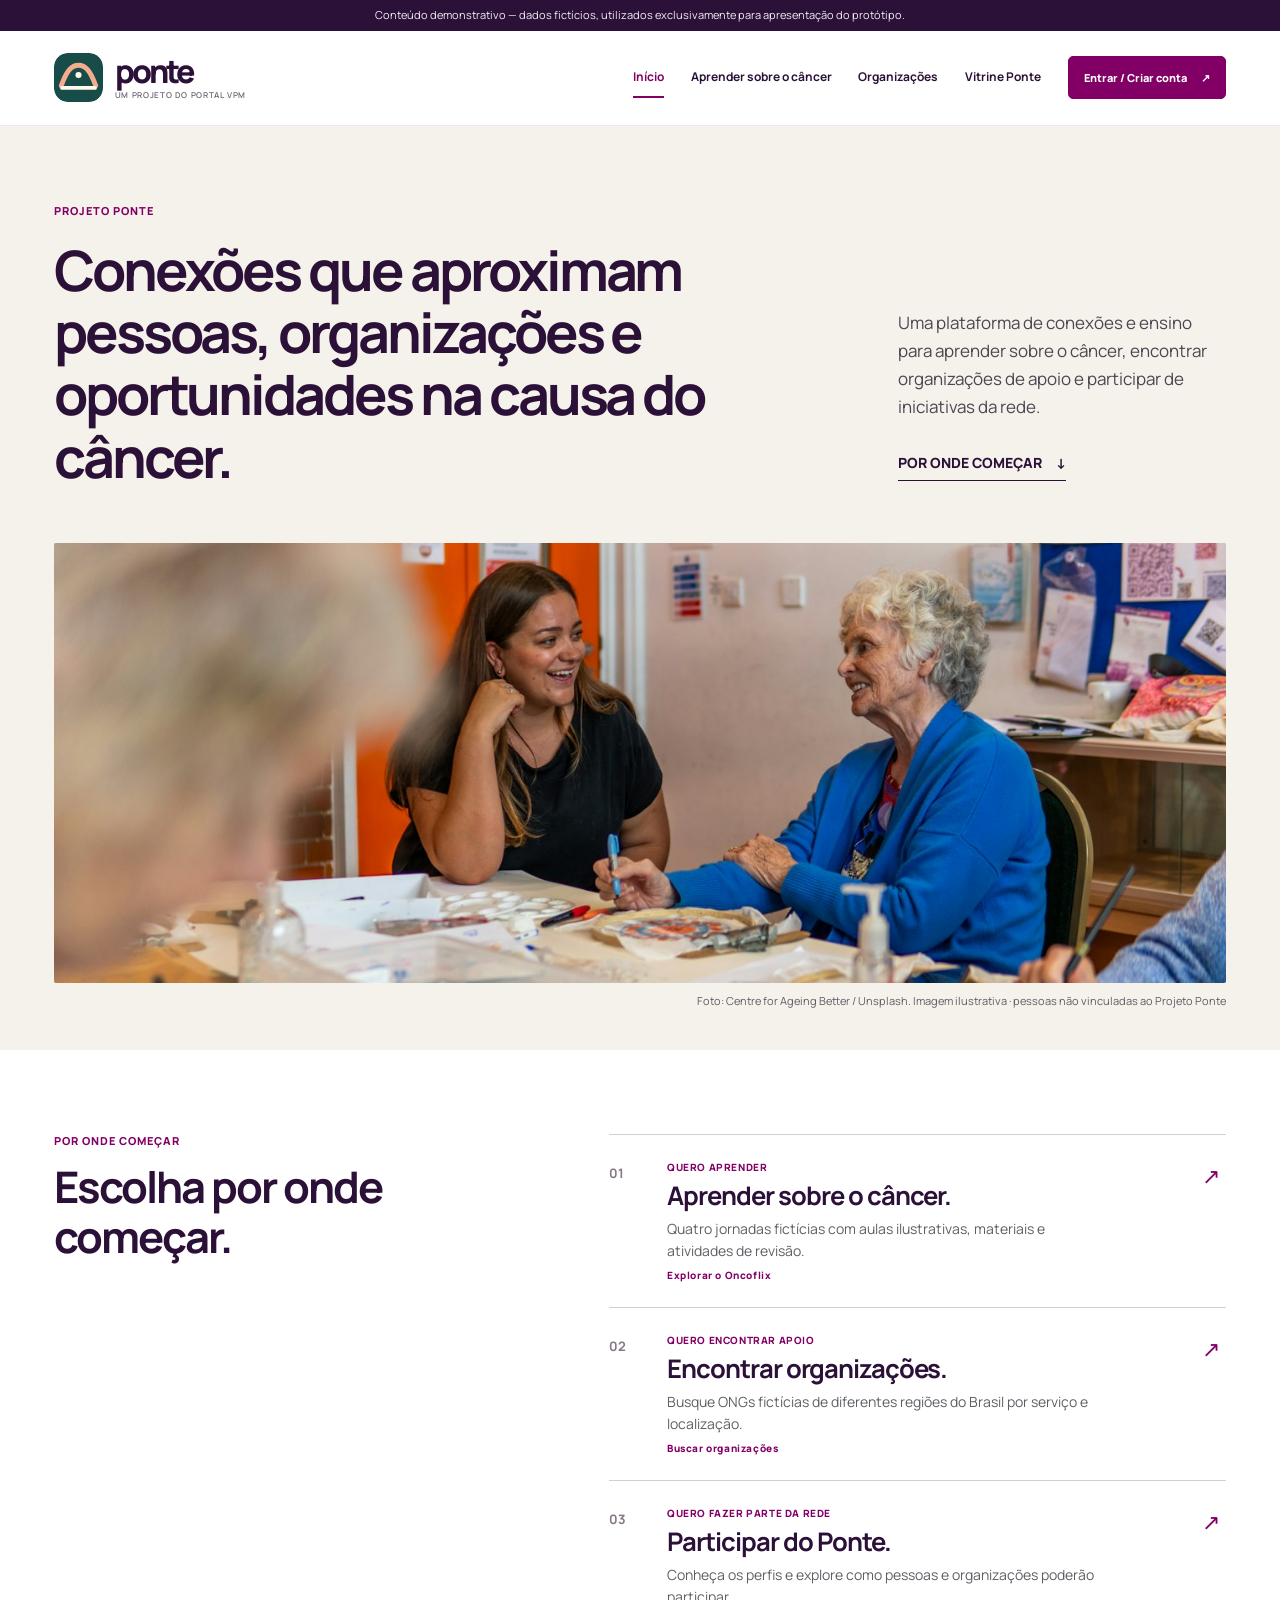
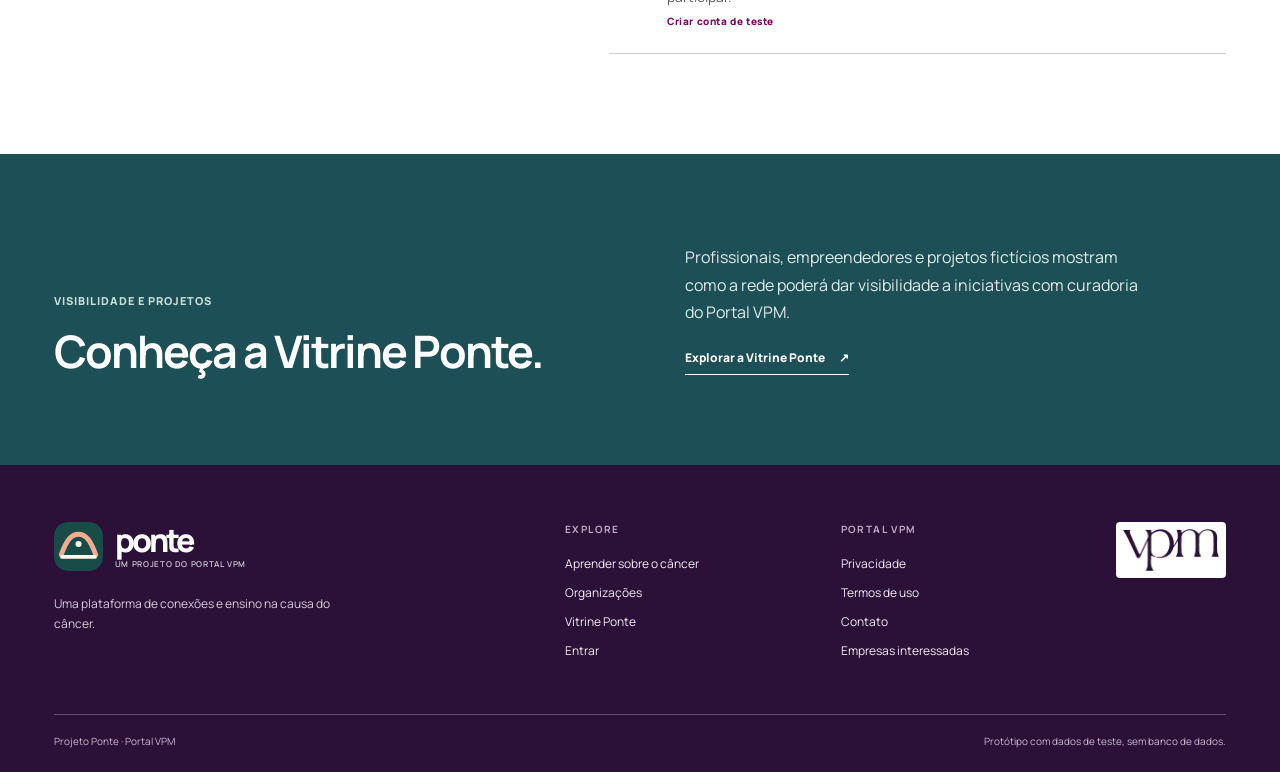
==== commit bd02cb53: "Restaura redação anterior sem alterar o redesign" ====
--- a/index.html
+++ b/index.html
@@ -2,7 +2,7 @@
 <html lang="pt-BR">
 <head>
   <meta charset="utf-8"><meta name="viewport" content="width=device-width, initial-scale=1"><meta name="theme-color" content="#2B1138">
-  <title>Início | Projeto Ponte</title>
+  <title>Projeto Ponte | Portal VPM</title>
   <link rel="icon" href="assets/ponte-mark.svg" type="image/svg+xml">
   <link rel="stylesheet" href="site-design.css">
   <link rel="stylesheet" href="site-editorial.css">
@@ -18,19 +18,19 @@
   </div></header>
   <main id="conteudo">
     <section class="hero" id="inicio"><div class="container hero-grid">
-      <div class="hero-copy"><p class="eyebrow">PROJETO PONTE</p><h1>Conexões que aproximam pessoas, organizações e oportunidades na causa do câncer.</h1><div class="hero-aside"><p>Aprenda sobre o câncer, conheça organizações e veja como participar de iniciativas acompanhadas pelo Portal VPM.</p><a class="text-action" href="#caminhos">Conheça o projeto <span aria-hidden="true">↓</span></a></div></div>
-      <figure class="hero-image"><img src="proposta-visual/conversa-oficina.jpg" alt="Duas mulheres conversam durante uma oficina de arte"><figcaption>Foto: Centre for Ageing Better / Unsplash. Imagem ilustrativa; participantes sem vínculo com o Projeto Ponte.</figcaption></figure>
+      <div class="hero-copy"><p class="eyebrow">PROJETO PONTE</p><h1>Conexões que aproximam pessoas, organizações e oportunidades na causa do câncer.</h1><div class="hero-aside"><p>Uma plataforma de conexões e ensino para aprender sobre o câncer, encontrar organizações de apoio e participar de iniciativas da rede.</p><a class="text-action" href="#caminhos">POR ONDE COMEÇAR <span aria-hidden="true">↓</span></a></div></div>
+      <figure class="hero-image"><img src="proposta-visual/conversa-oficina.jpg" alt="Duas mulheres conversam durante uma oficina de arte"><figcaption>Foto: Centre for Ageing Better / Unsplash. Imagem ilustrativa · pessoas não vinculadas ao Projeto Ponte</figcaption></figure>
     </div></section>
-    <section class="entry-section" id="caminhos"><div class="container"><div class="section-heading"><div><p class="eyebrow">POR ONDE COMEÇAR</p><h2>O que você procura hoje?</h2></div><p>Você pode começar por qualquer uma destas áreas, sem criar uma conta.</p></div>
+    <section class="entry-section" id="caminhos"><div class="container"><div class="section-heading"><div><p class="eyebrow">POR ONDE COMEÇAR</p><h2>Escolha por onde começar.</h2></div></div>
       <div class="entry-grid">
-        <a class="entry-card" href="oncoflix.html"><span class="entry-top">01</span><span class="entry-content"><small>QUERO APRENDER</small><strong>Aprender sobre o câncer</strong><span>Quatro jornadas de exemplo com aulas, materiais e atividades.</span></span><span class="card-arrow" aria-hidden="true">↗</span></a>
-        <a class="entry-card" href="organizacoes.html"><span class="entry-top">02</span><span class="entry-content"><small>QUERO ENCONTRAR APOIO</small><strong>Organizações</strong><span>Busque ONGs fictícias por serviço, região e público atendido.</span></span><span class="card-arrow" aria-hidden="true">↗</span></a>
-        <a class="entry-card" href="conta.html#cadastro"><span class="entry-top">03</span><span class="entry-content"><small>QUERO FAZER PARTE DA REDE</small><strong>Participar do Ponte</strong><span>Conheça os tipos de perfil e explore uma conta de teste.</span></span><span class="card-arrow" aria-hidden="true">↗</span></a>
+        <a class="entry-card" href="oncoflix.html"><span class="entry-top">01</span><span class="entry-content"><small>QUERO APRENDER</small><strong>Aprender sobre o câncer.</strong><span>Quatro jornadas fictícias com aulas ilustrativas, materiais e atividades de revisão.</span><small>Explorar o Oncoflix</small></span><span class="card-arrow" aria-hidden="true">↗</span></a>
+        <a class="entry-card" href="organizacoes.html"><span class="entry-top">02</span><span class="entry-content"><small>QUERO ENCONTRAR APOIO</small><strong>Encontrar organizações.</strong><span>Busque ONGs fictícias de diferentes regiões do Brasil por serviço e localização.</span><small>Buscar organizações</small></span><span class="card-arrow" aria-hidden="true">↗</span></a>
+        <a class="entry-card" href="conta.html#cadastro"><span class="entry-top">03</span><span class="entry-content"><small>QUERO FAZER PARTE DA REDE</small><strong>Participar do Ponte.</strong><span>Conheça os perfis e explore como pessoas e organizações poderão participar.</span><small>Criar conta de teste</small></span><span class="card-arrow" aria-hidden="true">↗</span></a>
       </div>
     </div></section>
-    <section class="spotlight"><div class="container spotlight-grid"><div><p class="eyebrow">VITRINE PONTE</p><h2>Conheça quem faz parte desta rede.</h2></div><div><p>Perfis e projetos fictícios mostram como a Vitrine poderá apresentar trabalhos ligados à causa do câncer. A publicação real dependerá de autorização e curadoria do Portal VPM.</p><a class="text-action" href="vitrine.html">Explorar a Vitrine Ponte <span aria-hidden="true">↗</span></a></div></div></section>
+    <section class="spotlight"><div class="container spotlight-grid"><div><p class="eyebrow">VISIBILIDADE E PROJETOS</p><h2>Conheça a Vitrine Ponte.</h2></div><div><p>Profissionais, empreendedores e projetos fictícios mostram como a rede poderá dar visibilidade a iniciativas com curadoria do Portal VPM.</p><a class="text-action" href="vitrine.html">Explorar a Vitrine Ponte <span aria-hidden="true">↗</span></a></div></div></section>
   </main>
-  <footer class="site-footer"><div class="container footer-grid"><div><a class="brand footer-brand" href="index.html"><img src="assets/ponte-mark.svg" alt=""><span><strong>ponte</strong><small>um projeto do Portal VPM</small></span></a><p>Conexão, educação e desenvolvimento na causa do câncer.</p></div><nav aria-label="Explorar"><strong>Explore</strong><a href="oncoflix.html">Aprender sobre o câncer</a><a href="organizacoes.html">Organizações</a><a href="vitrine.html">Vitrine Ponte</a></nav><nav aria-label="Informações"><strong>Informações</strong><a href="informacoes.html#privacidade">Privacidade</a><a href="informacoes.html#termos">Termos de uso</a><a href="informacoes.html#contato">Contato</a></nav><div class="vpm-sign"><img src="assets/logo-vpm-roxo.png" alt="Portal VPM"></div></div><div class="container footer-base">Projeto Ponte · Portal VPM <span>Protótipo com dados fictícios</span></div></footer>
+  <footer class="site-footer"><div class="container footer-grid"><div><a class="brand footer-brand" href="index.html"><img src="assets/ponte-mark.svg" alt=""><span><strong>ponte</strong><small>um projeto do Portal VPM</small></span></a><p>Uma plataforma de conexões e ensino na causa do câncer.</p></div><nav aria-label="Explorar"><strong>Explore</strong><a href="oncoflix.html">Aprender sobre o câncer</a><a href="organizacoes.html">Organizações</a><a href="vitrine.html">Vitrine Ponte</a><a href="conta.html#entrar">Entrar</a></nav><nav aria-label="Informações"><strong>Portal VPM</strong><a href="informacoes.html#privacidade">Privacidade</a><a href="informacoes.html#termos">Termos de uso</a><a href="informacoes.html#contato">Contato</a><a href="conta.html#cadastro">Empresas interessadas</a></nav><div class="vpm-sign"><img src="assets/logo-vpm-roxo.png" alt="Portal VPM"></div></div><div class="container footer-base">Projeto Ponte · Portal VPM <span>Protótipo com dados de teste, sem banco de dados.</span></div></footer>
   <script src="site-nav.js"></script>
 </body>
 </html>
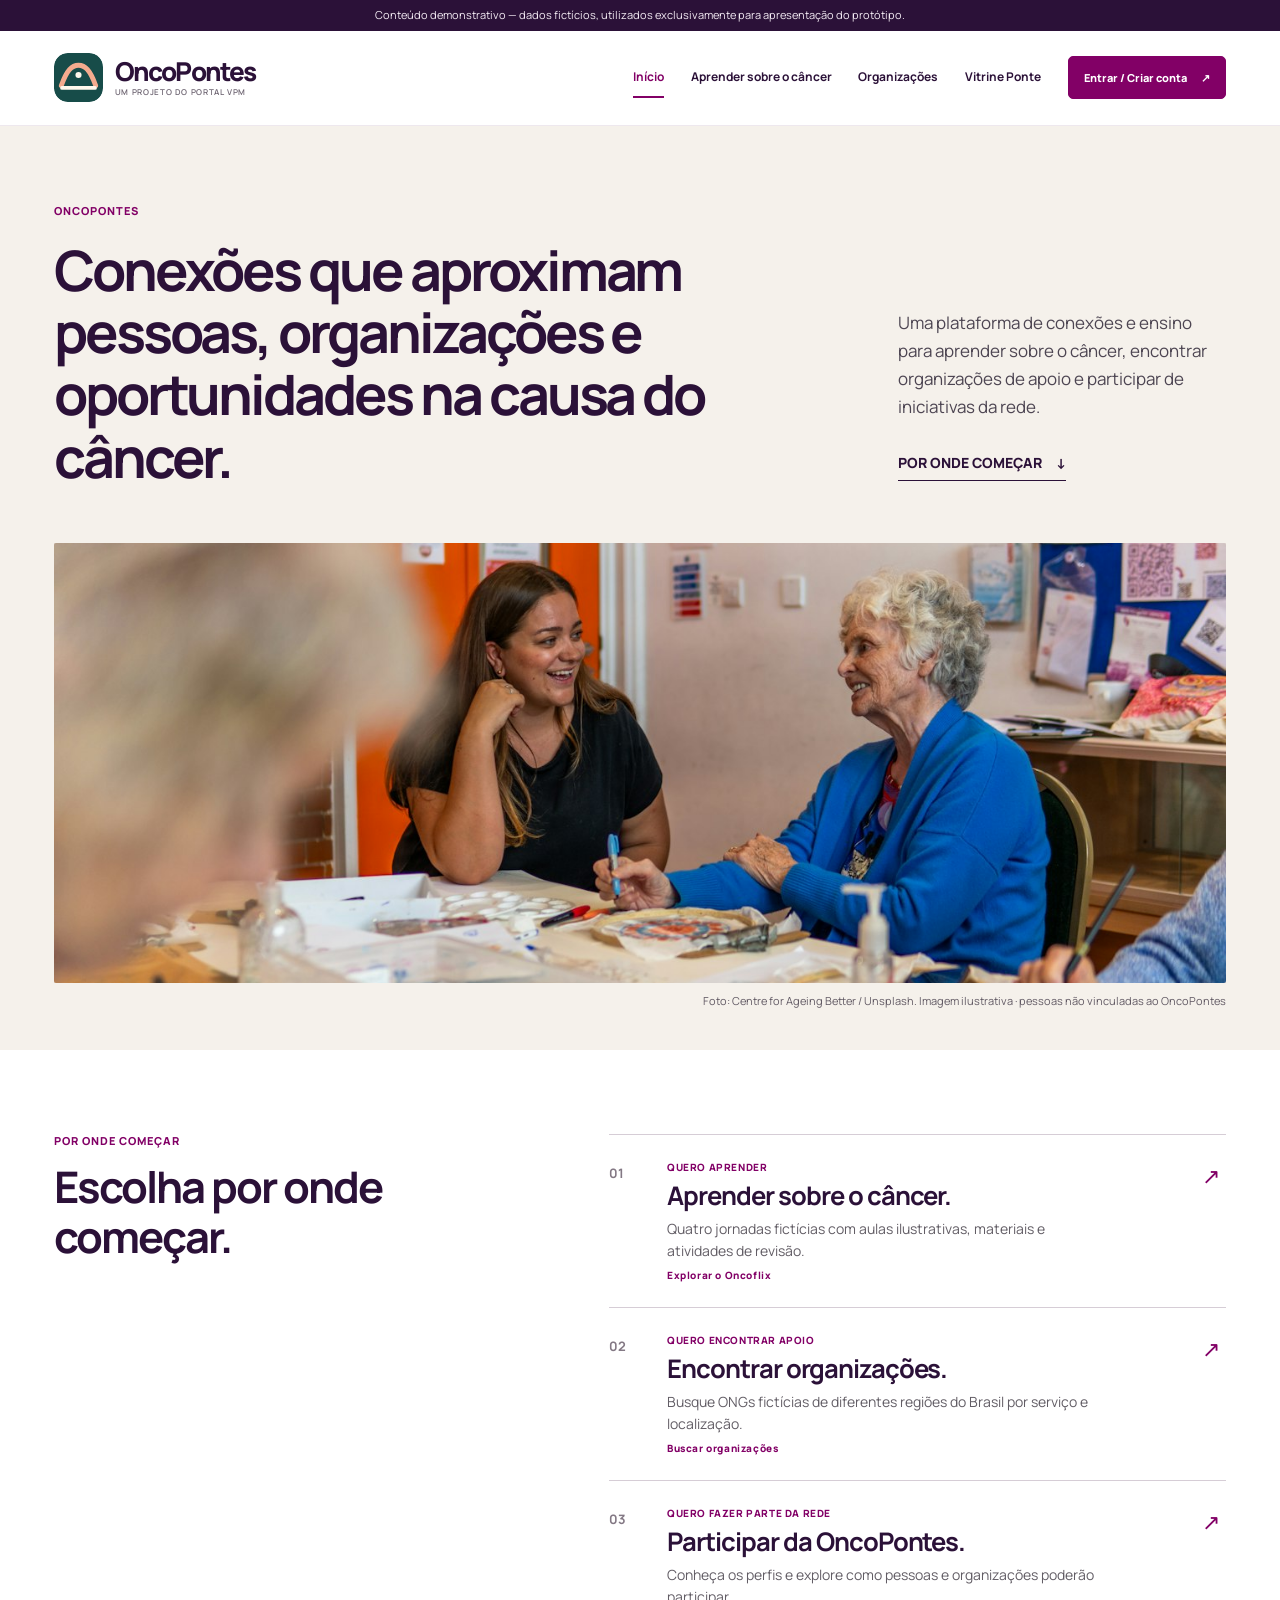
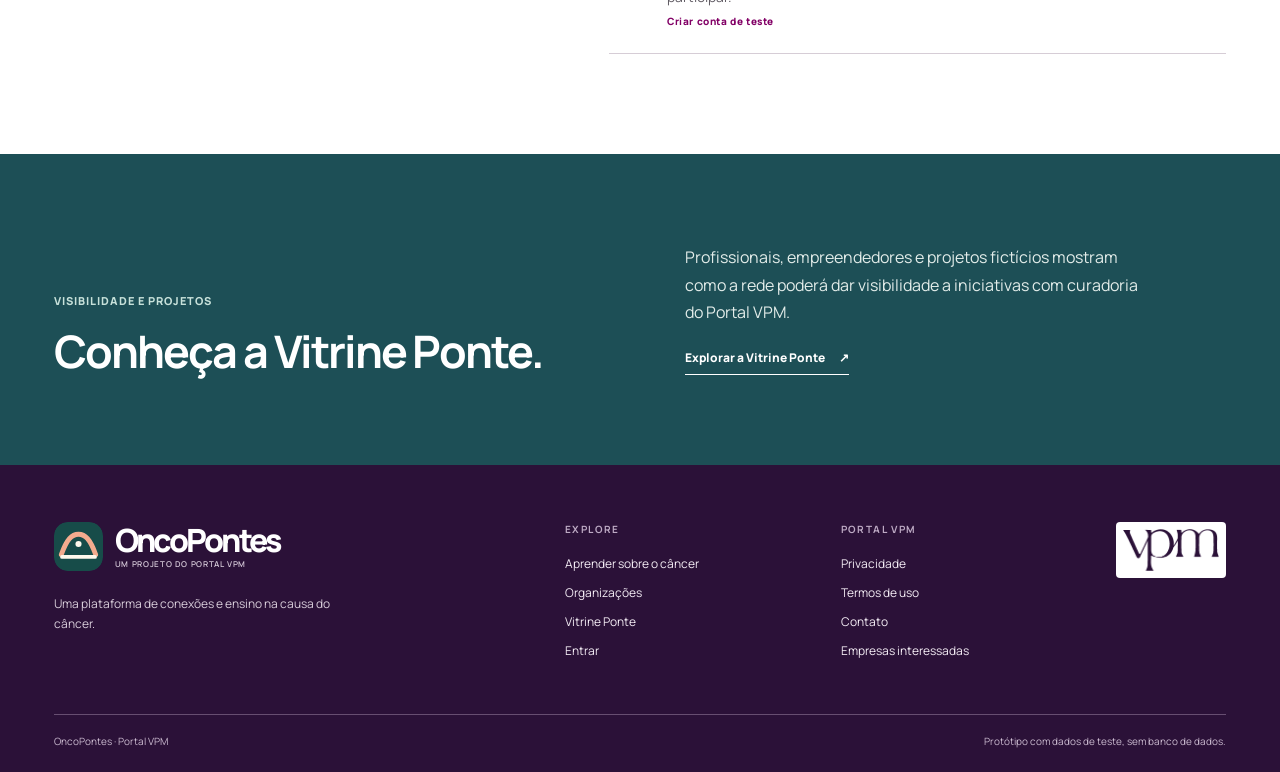
==== commit 7e4d4079: "Evolui fluxo institucional e identifica OncoPontes" ====
--- a/index.html
+++ b/index.html
@@ -2,7 +2,7 @@
 <html lang="pt-BR">
 <head>
   <meta charset="utf-8"><meta name="viewport" content="width=device-width, initial-scale=1"><meta name="theme-color" content="#2B1138">
-  <title>Projeto Ponte | Portal VPM</title>
+  <title>OncoPontes | Portal VPM</title>
   <link rel="icon" href="assets/ponte-mark.svg" type="image/svg+xml">
   <link rel="stylesheet" href="site-design.css">
   <link rel="stylesheet" href="site-editorial.css">
@@ -12,25 +12,25 @@
   <a class="skip-link" href="#conteudo">Pular para o conteúdo</a>
   <div class="demo-strip">Conteúdo demonstrativo — dados fictícios, utilizados exclusivamente para apresentação do protótipo.</div>
   <header class="site-header"><div class="container header-inner">
-    <a class="brand" href="index.html" aria-label="Projeto Ponte, início"><img src="assets/ponte-mark.svg" alt=""><span><strong>ponte</strong><small>um projeto do Portal VPM</small></span></a>
+    <a class="brand" href="index.html" aria-label="OncoPontes, início"><img src="assets/ponte-mark.svg" alt=""><span><strong>OncoPontes</strong><small>um projeto do Portal VPM</small></span></a>
     <button class="menu-toggle" type="button" aria-controls="mainNav" aria-expanded="false">Menu <span aria-hidden="true">☰</span></button>
     <nav class="main-nav" id="mainNav" aria-label="Navegação principal"><a class="current" href="index.html" aria-current="page">Início</a><a href="oncoflix.html">Aprender sobre o câncer</a><a href="organizacoes.html">Organizações</a><a href="vitrine.html">Vitrine Ponte</a><a class="button button-sm" href="conta.html#entrar">Entrar / Criar conta <span aria-hidden="true">↗</span></a></nav>
   </div></header>
   <main id="conteudo">
     <section class="hero" id="inicio"><div class="container hero-grid">
-      <div class="hero-copy"><p class="eyebrow">PROJETO PONTE</p><h1>Conexões que aproximam pessoas, organizações e oportunidades na causa do câncer.</h1><div class="hero-aside"><p>Uma plataforma de conexões e ensino para aprender sobre o câncer, encontrar organizações de apoio e participar de iniciativas da rede.</p><a class="text-action" href="#caminhos">POR ONDE COMEÇAR <span aria-hidden="true">↓</span></a></div></div>
-      <figure class="hero-image"><img src="proposta-visual/conversa-oficina.jpg" alt="Duas mulheres conversam durante uma oficina de arte"><figcaption>Foto: Centre for Ageing Better / Unsplash. Imagem ilustrativa · pessoas não vinculadas ao Projeto Ponte</figcaption></figure>
+      <div class="hero-copy"><p class="eyebrow">ONCOPONTES</p><h1>Conexões que aproximam pessoas, organizações e oportunidades na causa do câncer.</h1><div class="hero-aside"><p>Uma plataforma de conexões e ensino para aprender sobre o câncer, encontrar organizações de apoio e participar de iniciativas da rede.</p><a class="text-action" href="#caminhos">POR ONDE COMEÇAR <span aria-hidden="true">↓</span></a></div></div>
+      <figure class="hero-image"><img src="proposta-visual/conversa-oficina.jpg" alt="Duas mulheres conversam durante uma oficina de arte"><figcaption><span>Foto: Centre for Ageing Better / Unsplash.</span> <span>Imagem ilustrativa · pessoas não vinculadas ao OncoPontes</span></figcaption></figure>
     </div></section>
     <section class="entry-section" id="caminhos"><div class="container"><div class="section-heading"><div><p class="eyebrow">POR ONDE COMEÇAR</p><h2>Escolha por onde começar.</h2></div></div>
       <div class="entry-grid">
         <a class="entry-card" href="oncoflix.html"><span class="entry-top">01</span><span class="entry-content"><small>QUERO APRENDER</small><strong>Aprender sobre o câncer.</strong><span>Quatro jornadas fictícias com aulas ilustrativas, materiais e atividades de revisão.</span><small>Explorar o Oncoflix</small></span><span class="card-arrow" aria-hidden="true">↗</span></a>
         <a class="entry-card" href="organizacoes.html"><span class="entry-top">02</span><span class="entry-content"><small>QUERO ENCONTRAR APOIO</small><strong>Encontrar organizações.</strong><span>Busque ONGs fictícias de diferentes regiões do Brasil por serviço e localização.</span><small>Buscar organizações</small></span><span class="card-arrow" aria-hidden="true">↗</span></a>
-        <a class="entry-card" href="conta.html#cadastro"><span class="entry-top">03</span><span class="entry-content"><small>QUERO FAZER PARTE DA REDE</small><strong>Participar do Ponte.</strong><span>Conheça os perfis e explore como pessoas e organizações poderão participar.</span><small>Criar conta de teste</small></span><span class="card-arrow" aria-hidden="true">↗</span></a>
+        <a class="entry-card" href="conta.html#cadastro"><span class="entry-top">03</span><span class="entry-content"><small>QUERO FAZER PARTE DA REDE</small><strong>Participar da OncoPontes.</strong><span>Conheça os perfis e explore como pessoas e organizações poderão participar.</span><small>Criar conta de teste</small></span><span class="card-arrow" aria-hidden="true">↗</span></a>
       </div>
     </div></section>
     <section class="spotlight"><div class="container spotlight-grid"><div><p class="eyebrow">VISIBILIDADE E PROJETOS</p><h2>Conheça a Vitrine Ponte.</h2></div><div><p>Profissionais, empreendedores e projetos fictícios mostram como a rede poderá dar visibilidade a iniciativas com curadoria do Portal VPM.</p><a class="text-action" href="vitrine.html">Explorar a Vitrine Ponte <span aria-hidden="true">↗</span></a></div></div></section>
   </main>
-  <footer class="site-footer"><div class="container footer-grid"><div><a class="brand footer-brand" href="index.html"><img src="assets/ponte-mark.svg" alt=""><span><strong>ponte</strong><small>um projeto do Portal VPM</small></span></a><p>Uma plataforma de conexões e ensino na causa do câncer.</p></div><nav aria-label="Explorar"><strong>Explore</strong><a href="oncoflix.html">Aprender sobre o câncer</a><a href="organizacoes.html">Organizações</a><a href="vitrine.html">Vitrine Ponte</a><a href="conta.html#entrar">Entrar</a></nav><nav aria-label="Informações"><strong>Portal VPM</strong><a href="informacoes.html#privacidade">Privacidade</a><a href="informacoes.html#termos">Termos de uso</a><a href="informacoes.html#contato">Contato</a><a href="conta.html#cadastro">Empresas interessadas</a></nav><div class="vpm-sign"><img src="assets/logo-vpm-roxo.png" alt="Portal VPM"></div></div><div class="container footer-base">Projeto Ponte · Portal VPM <span>Protótipo com dados de teste, sem banco de dados.</span></div></footer>
+  <footer class="site-footer"><div class="container footer-grid"><div><a class="brand footer-brand" href="index.html"><img src="assets/ponte-mark.svg" alt=""><span><strong>OncoPontes</strong><small>um projeto do Portal VPM</small></span></a><p>Uma plataforma de conexões e ensino na causa do câncer.</p></div><nav aria-label="Explorar"><strong>Explore</strong><a href="oncoflix.html">Aprender sobre o câncer</a><a href="organizacoes.html">Organizações</a><a href="vitrine.html">Vitrine Ponte</a><a href="conta.html#entrar">Entrar</a></nav><nav aria-label="Informações"><strong>Portal VPM</strong><a href="informacoes.html#privacidade">Privacidade</a><a href="informacoes.html#termos">Termos de uso</a><a href="informacoes.html#contato">Contato</a><a href="conta.html#cadastro">Empresas interessadas</a></nav><div class="vpm-sign"><img src="assets/logo-vpm-roxo.png" alt="Portal VPM"></div></div><div class="container footer-base">OncoPontes · Portal VPM <span>Protótipo com dados de teste, sem banco de dados.</span></div></footer>
   <script src="site-nav.js"></script>
 </body>
 </html>
--- a/platform.css
+++ b/platform.css
@@ -13,7 +13,7 @@
 .site-header .header-inner{height:auto;min-height:94px}
 .site-header .brand{color:var(--purple);gap:12px}
 .site-header .brand img,.site-header .brand-mark{width:49px;height:49px;border-radius:14px;background:none}
-.site-header .brand strong{font:800 32px/1 Manrope,Arial,sans-serif;letter-spacing:-.09em}
+.site-header .brand strong{font:800 26px/1 Manrope,Arial,sans-serif;letter-spacing:-.07em}
 .site-header .brand small{font:600 8px/1.1 Manrope,Arial,sans-serif;letter-spacing:.08em;color:#6e6572;text-transform:uppercase;margin-top:4px}
 .main-nav .button,.main-nav .button-sm{background:var(--accent);border-color:var(--accent);border-radius:5px;color:white;padding:11px 15px}
 .main-nav .button:hover{background:#6d0057;color:white}
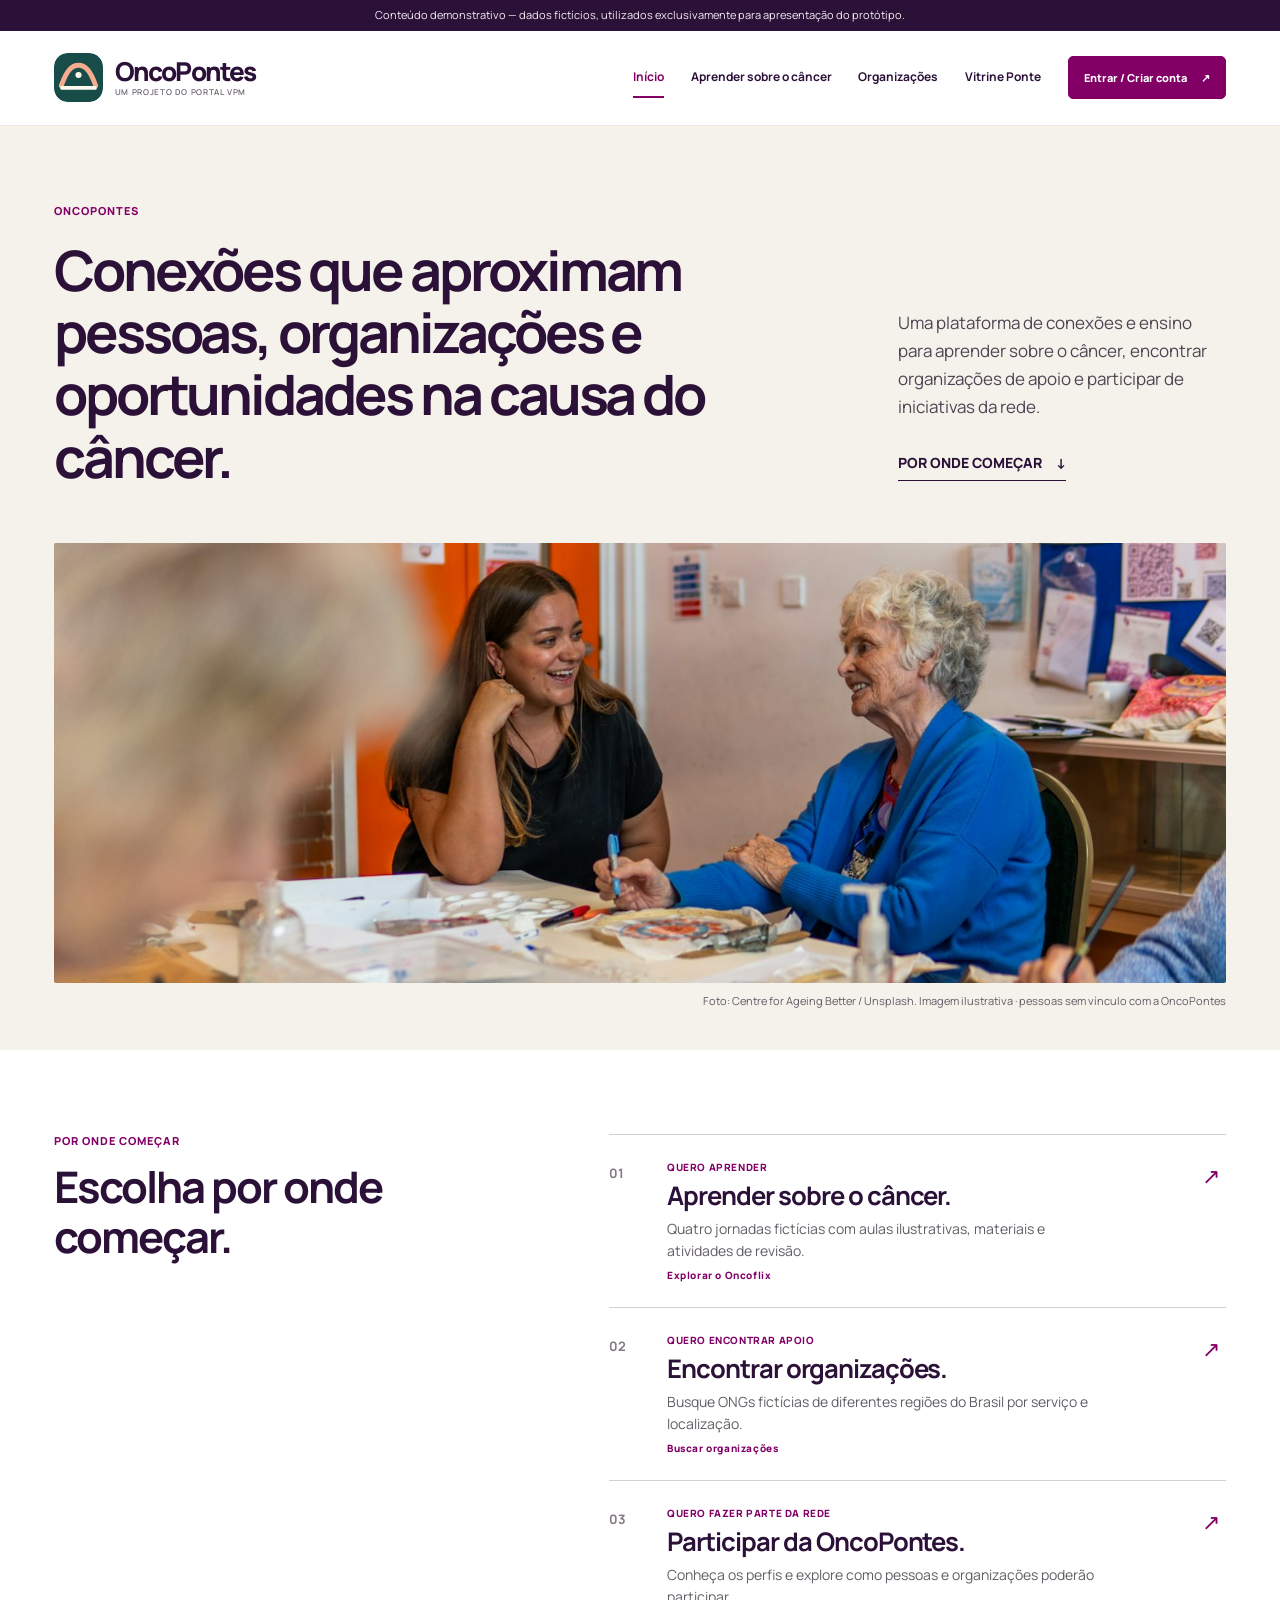
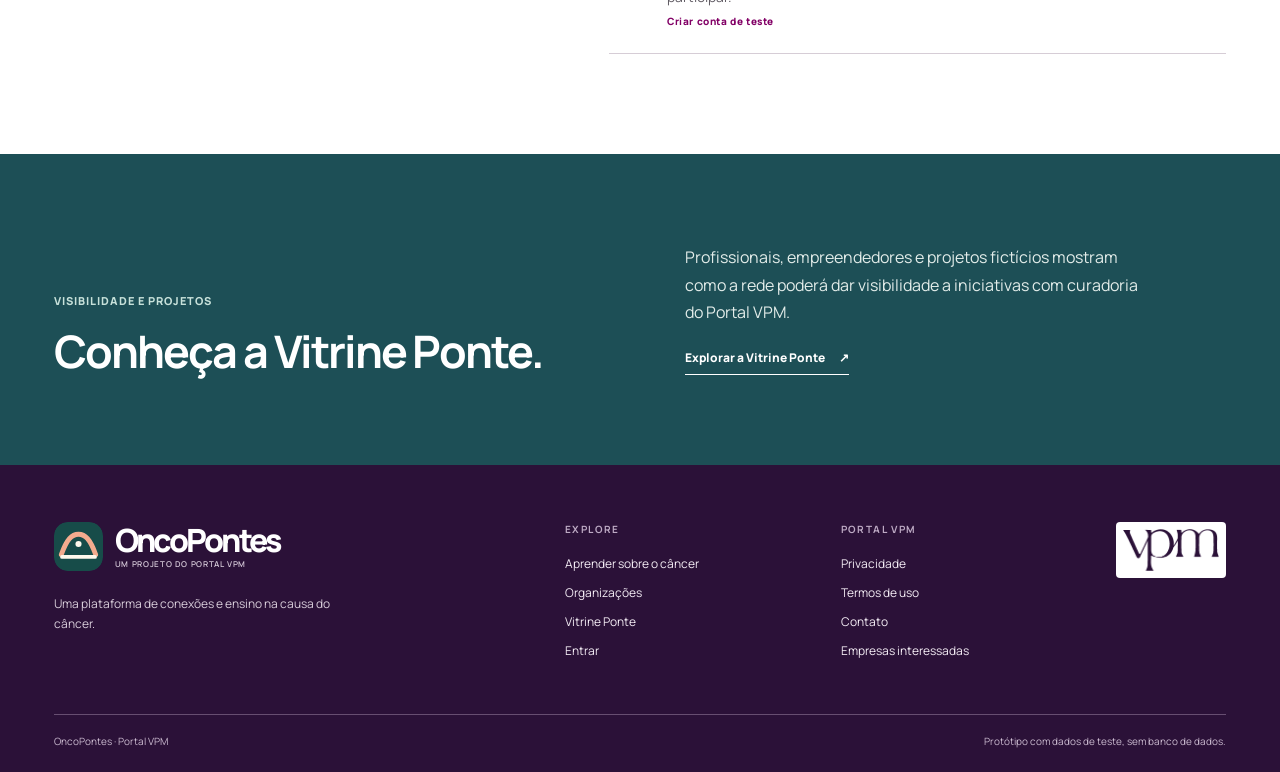
==== commit 27f5ee38: "Amplia perfis e navegação da OncoPontes" ====
--- a/index.html
+++ b/index.html
@@ -19,7 +19,7 @@
   <main id="conteudo">
     <section class="hero" id="inicio"><div class="container hero-grid">
       <div class="hero-copy"><p class="eyebrow">ONCOPONTES</p><h1>Conexões que aproximam pessoas, organizações e oportunidades na causa do câncer.</h1><div class="hero-aside"><p>Uma plataforma de conexões e ensino para aprender sobre o câncer, encontrar organizações de apoio e participar de iniciativas da rede.</p><a class="text-action" href="#caminhos">POR ONDE COMEÇAR <span aria-hidden="true">↓</span></a></div></div>
-      <figure class="hero-image"><img src="proposta-visual/conversa-oficina.jpg" alt="Duas mulheres conversam durante uma oficina de arte"><figcaption><span>Foto: Centre for Ageing Better / Unsplash.</span> <span>Imagem ilustrativa · pessoas não vinculadas ao OncoPontes</span></figcaption></figure>
+      <figure class="hero-image"><img src="proposta-visual/conversa-oficina.jpg" alt="Duas mulheres conversam durante uma oficina de arte"><figcaption><span>Foto: Centre for Ageing Better / Unsplash.</span> <span>Imagem ilustrativa · pessoas sem vínculo com a OncoPontes</span></figcaption></figure>
     </div></section>
     <section class="entry-section" id="caminhos"><div class="container"><div class="section-heading"><div><p class="eyebrow">POR ONDE COMEÇAR</p><h2>Escolha por onde começar.</h2></div></div>
       <div class="entry-grid">
--- a/platform.css
+++ b/platform.css
@@ -1,4 +1,4 @@
-/* Sistema visual compartilhado do Projeto Ponte. Carregado depois dos estilos legados. */
+/* Sistema visual compartilhado da OncoPontes. Carregado depois dos estilos legados. */
 :root{--ink:#2B1138;--plum:#2B1138;--deep:#2B1138;--cream:#F5F1EB;--paper:#F5F1EB;--rose:#e9dbe8;--mint:#e2ece9;--teal:#1D4F56;--muted:#665e68;--line:#ded5de;--radius:4px}
 html{scroll-behavior:smooth}
 body{font-family:Manrope,Arial,sans-serif;background:var(--paper);color:var(--ink)}
